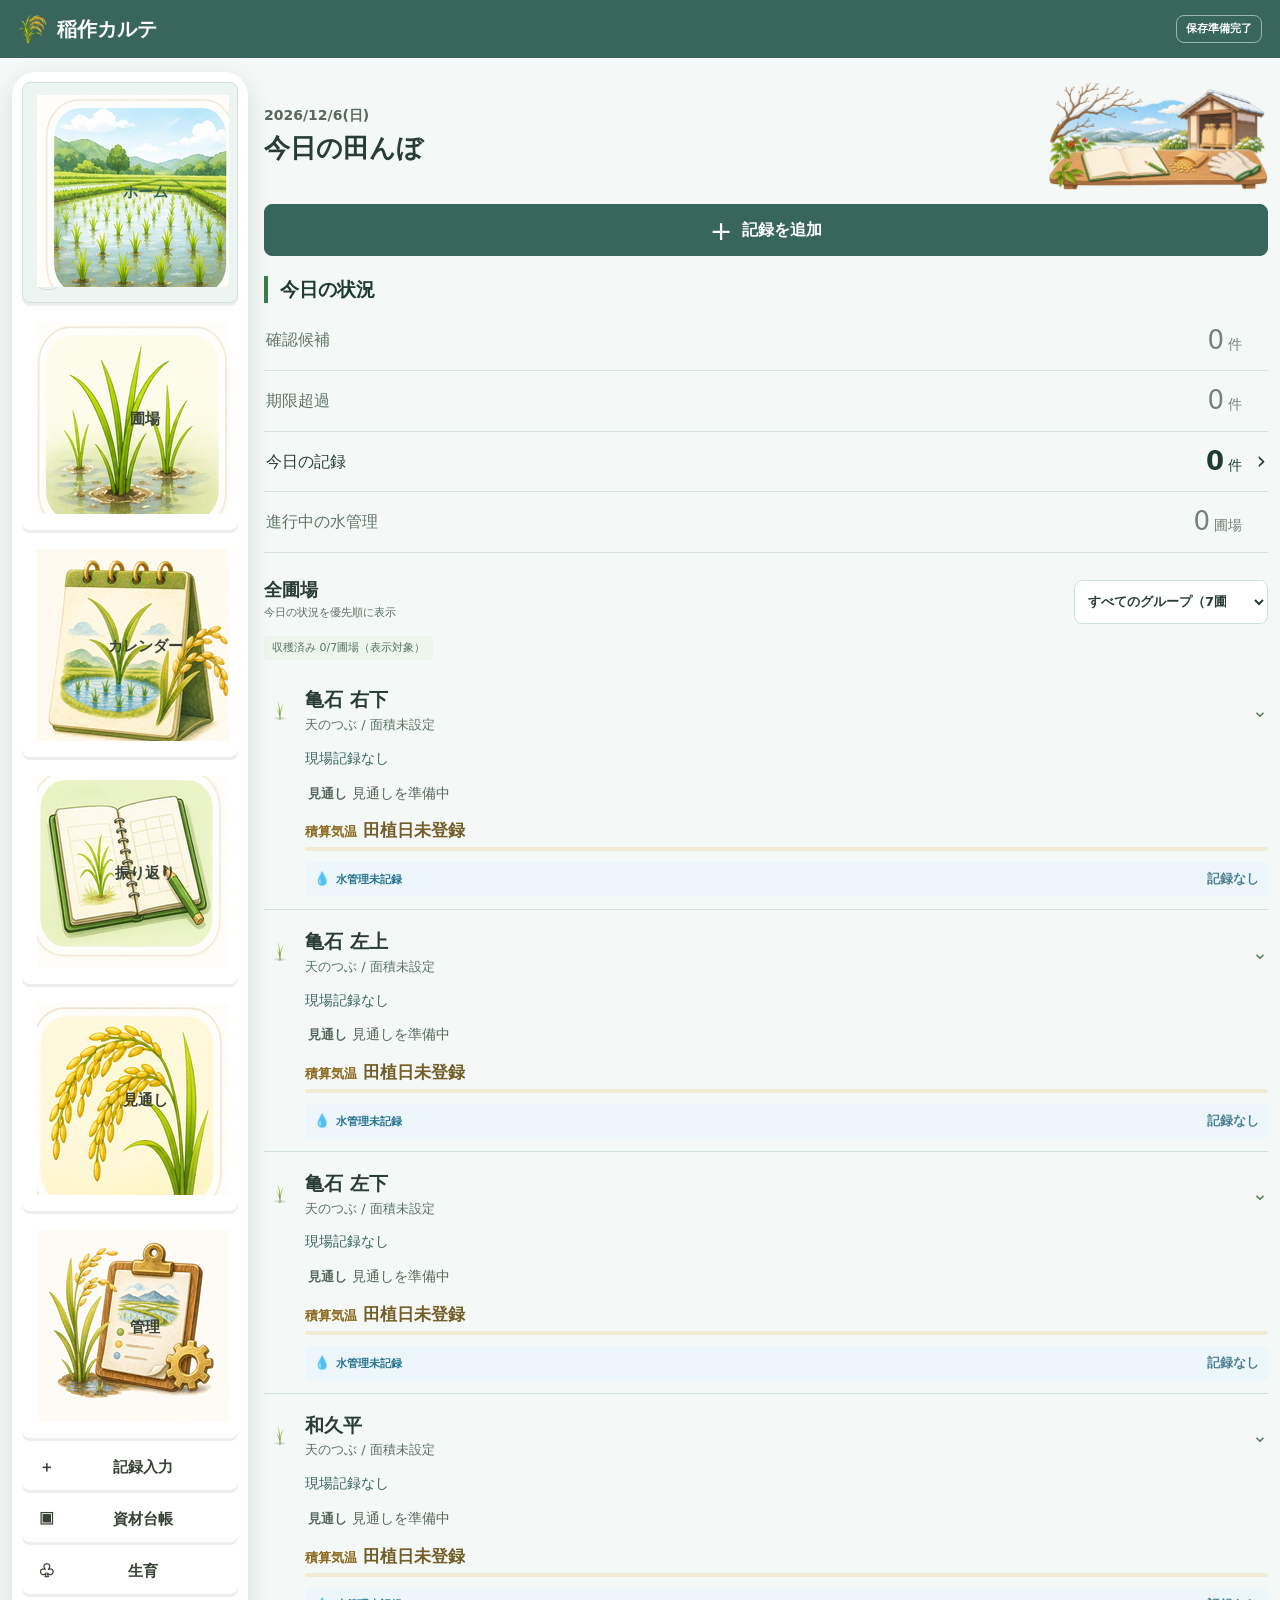
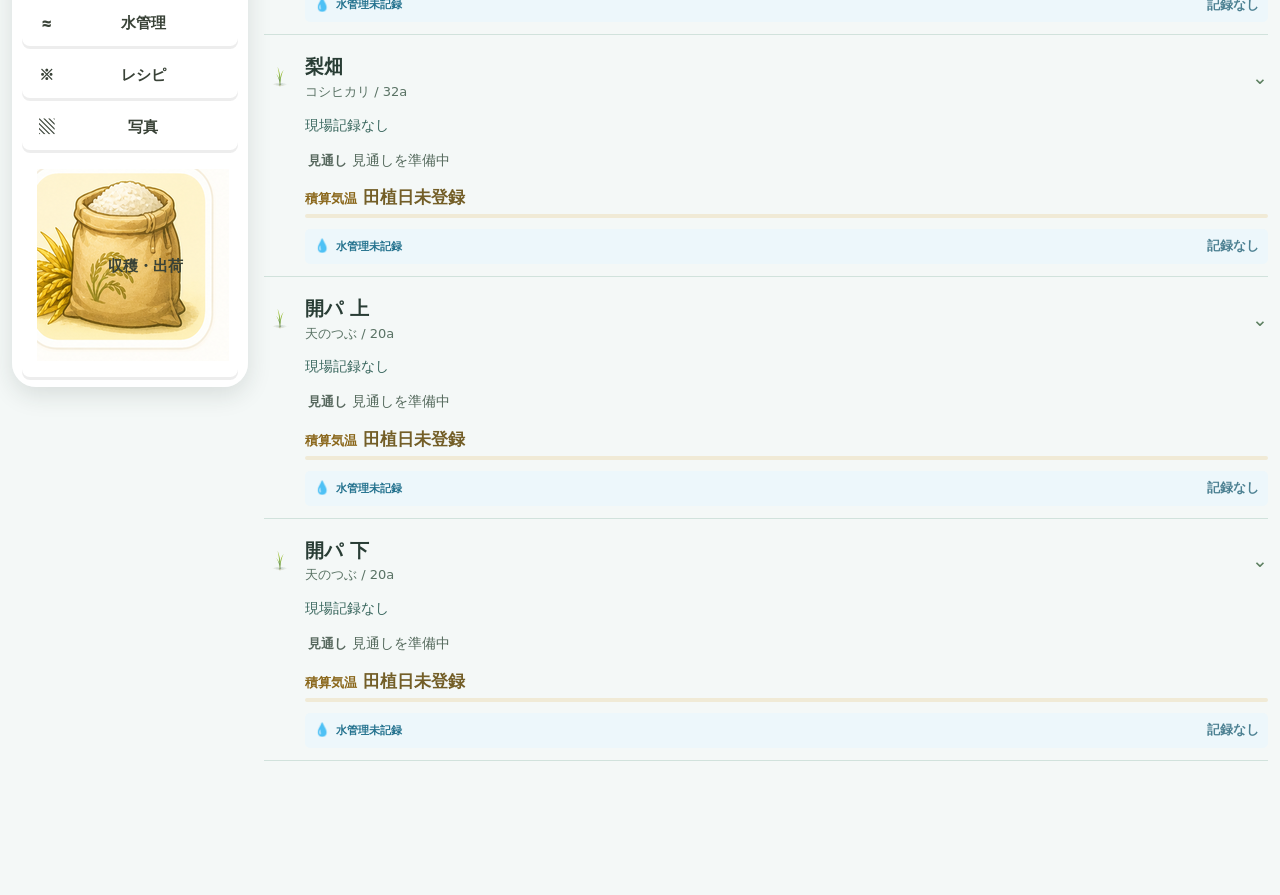
==== index.html @ dbfea033 "Unify annual reflection artwork and touch controls" ====
<!doctype html>
<html lang="ja">
<head>
  <meta charset="utf-8">
  <meta http-equiv="Cache-Control" content="no-store, no-cache, must-revalidate">
  <meta http-equiv="Pragma" content="no-cache">
  <meta http-equiv="Expires" content="0">
  <meta name="viewport" content="width=device-width, initial-scale=1">
  <meta name="theme-color" content="#0f7a38">
  <meta name="mobile-web-app-capable" content="yes">
  <meta name="apple-mobile-web-app-capable" content="yes">
  <meta name="apple-mobile-web-app-title" content="稲作カルテ">
  <link rel="manifest" href="manifest.webmanifest?v=20261119_ver327">
  <link rel="icon" type="image/png" sizes="32x32" href="assets/icons/rice-sun-v1-32.png">
  <link rel="apple-touch-icon" sizes="180x180" href="assets/icons/rice-sun-v1-180.png">
  <title>稲作カルテ</title>
  <link rel="stylesheet" href="assets/css/app.css?v=20261119_ver327">
  <link rel="stylesheet" href="assets/css/field-management.css?v=20261119_ver327">
  <link rel="stylesheet" href="assets/css/pop-shell.css?v=20261119_ver327">
  <link rel="stylesheet" href="assets/css/home-pop.css?v=20261119_ver327">
  <link rel="stylesheet" href="assets/css/annual-pop.css?v=20261119_ver327">
  <link rel="stylesheet" href="assets/css/herbicide-master.css?v=20261119_ver327">
  <link rel="stylesheet" href="assets/css/material-purchases.css?v=20261119_ver327">
  <link rel="stylesheet" href="assets/css/field-herbicide.css?v=20261119_ver327">
  <link rel="stylesheet" href="assets/css/backup-center.css?v=20261119_ver327">
  <link rel="stylesheet" href="assets/css/materials-ledger.css?v=20261119_ver327">
  <link rel="stylesheet" href="assets/css/seeder-settings.css?v=20261119_ver327">
  <link rel="stylesheet" href="assets/css/review-ledger.css?v=20261119_ver327">
  <link rel="stylesheet" href="assets/css/season-theme.css?v=20261119_ver327">
  <link rel="stylesheet" href="assets/css/ui-rhythm.css?v=20261119_ver327">
  <link rel="stylesheet" href="assets/css/annual-review-ui.css?v=20261119_ver327">
  <link rel="stylesheet" href="assets/css/readable-ledgers.css?v=20261119_ver327">
  <link rel="stylesheet" href="assets/css/annual-story.css?v=20261119_ver327">
  <link rel="stylesheet" href="assets/css/review-unified.css?v=20261119_ver327">
  <link rel="stylesheet" href="assets/css/material-review.css?v=20261119_ver327">
  <link rel="stylesheet" href="assets/css/annual-reflection.css?v=20261119_ver327">
  <style>
    #storageBootFailure[hidden] { display: none !important; }
    #storageBootFailure { position: fixed; inset: 0; z-index: 2147483647; display: grid; align-content: center; background: #f7faf7; color: #243b2d; padding: 24px; }
    #storageBootFailure > div { width: 100%; max-width: 420px; margin: auto; }
    #storageBootFailure h1 { font-size: 20px; line-height: 1.5; }
    #storageBootFailure p { font-size: 14px; line-height: 1.7; }
    #storageBootReload { min-height: 44px; padding: 10px 18px; }
    @media (max-width: 900px) {
      body .app-shell .side-nav .nav-item { display: none !important; }
      body .app-shell .side-nav .nav-item[data-screen="home"],
      body .app-shell .side-nav .nav-item[data-screen="fields"],
      body .app-shell .side-nav .nav-item[data-screen="calendar"],
      body .app-shell .side-nav .nav-item[data-screen="annual"],
      body .app-shell .side-nav .nav-item[data-screen="outlook"],
      body .app-shell .side-nav .nav-item[data-screen="data"] { display: grid !important; }
      #screen-fields { width: min(100%, 430px) !important; max-width: 430px !important; padding-right: 12px !important; padding-left: 12px !important; }
      #screen-fields .screen-head > button.primary { min-height: 44px !important; min-width: 88px !important; }
      #screen-annual .annual-filter-row { display: grid !important; grid-template-columns: minmax(0, 1fr) 44px 94px !important; gap: 6px !important; overflow: visible !important; }
      #screen-annual .annual-filter-row .annual-search-label,
      #screen-annual .annual-filter-row .annual-sort-button,
      #screen-annual .annual-filter-row .annual-filter-button { min-width: 0 !important; width: auto !important; }
      #screen-annual .annual-filter-row input,
      #screen-annual .annual-filter-row select,
      #screen-annual .annual-filter-row .annual-filter-button { min-height: 44px !important; }
      #screen-annual .annual-filter-row .annual-sort-button span { white-space: nowrap; overflow: hidden; text-overflow: ellipsis; }
      #screen-calendar .calendar-grid { padding: 4px !important; }
      #screen-calendar .calendar-day { min-width: 0; min-height: 70px; padding: 4px 2px !important; }
    }
  </style>
</head>
<body>
  <header class="app-header">
    <div>
      <p class="eyebrow">田んぼの記録・比較・管理アプリ</p>
      <h1>稲作カルテ</h1>
      <p class="header-copy">田んぼの今日を残して、来年の自分が助かる記録帳 <span class="version-badge">Ver2.0</span></p>
    </div>
    <div class="header-status">
      <span id="saveStatus">保存準備中</span>
      <span id="todayLabel"></span>
    </div>
  </header>
  <button id="appBackButton" class="app-back-button hidden" type="button" aria-label="戻る">‹</button>

  <div class="app-shell">
    <nav class="side-nav" aria-label="画面切替">
      <button class="nav-item active" data-screen="home"><span class="nav-icon"><img src="assets/images/light-icons/paddy-field.png" alt="" aria-hidden="true"></span><span class="nav-label">ホーム</span></button>
      <button class="nav-item" data-screen="fields"><span class="nav-icon"><img src="assets/images/light-icons/rice-clump.png" alt="" aria-hidden="true"></span><span class="nav-label">圃場</span></button>
      <button class="nav-item" data-screen="calendar"><span class="nav-icon"><img src="assets/images/light-icons/farm-calendar.png" alt="" aria-hidden="true"></span><span class="nav-label">カレンダー</span></button>
      <button class="nav-item" data-screen="annual"><span class="nav-icon"><img src="assets/images/light-icons/karte-notebook.png" alt="" aria-hidden="true"></span><span class="nav-label">振り返り</span></button>
      <button class="nav-item" data-screen="outlook"><span class="nav-icon"><img src="assets/images/light-icons/rice-panicle.png" alt="" aria-hidden="true"></span><span class="nav-label">見通し</span></button>
      <button class="nav-item" data-screen="data"><span class="nav-icon"><img src="assets/images/light-icons/farm-masters.png" alt="" aria-hidden="true"></span><span class="nav-label">設定</span></button>
      <button class="nav-item" data-screen="field-work"><span class="nav-icon">＋</span><span class="nav-label">記録入力</span></button>
      <button class="nav-item" data-screen="materials"><span class="nav-icon">▣</span><span class="nav-label">資材台帳</span></button>
      <button class="nav-item" data-screen="growth"><span class="nav-icon">♧</span><span class="nav-label">生育</span></button>
      <button class="nav-item" data-screen="irrigation"><span class="nav-icon">≈</span><span class="nav-label">水管理</span></button>
      <button class="nav-item" data-screen="recipes"><span class="nav-icon">※</span><span class="nav-label">レシピ</span></button>
      <button class="nav-item" data-screen="photos"><span class="nav-icon">▧</span><span class="nav-label">写真</span></button>
      <button class="nav-item" data-screen="harvest-ledger"><span class="nav-icon"><img src="assets/images/light-icons/rice-sack.png" alt="" aria-hidden="true"></span><span class="nav-label">収穫・出荷</span></button>
    </nav>

    <main class="content">
      <section class="screen active" id="screen-home" data-title="農業ダッシュボード">
        <div id="homeVisualDashboard"></div>
      </section>

      <section class="screen" id="screen-calendar" data-title="カレンダー">
        <div class="screen-head calendar-head">
          <button class="secondary icon-button" type="button" data-calendar-move="-1">‹</button>
          <div>
            <p class="eyebrow">予定と記録</p>
            <h2 id="calendarTitle">月間カレンダー</h2>
          </div>
          <button class="secondary icon-button" type="button" data-calendar-move="1">›</button>
        </div>
        <div class="calendar-view-tools">
          <label>表示<select id="calendarDisplayMode"><option value="planned">予定のみ</option><option value="all">予定・実績</option></select></label>
          <label>対象<select id="calendarTargetFilter"><option value="all">全圃場・圃場外</option></select></label>
          <button type="button" class="secondary" id="calendarToday">今日へ</button>
        </div>
        <div class="calendar-grid" id="calendarGrid"></div>
        <div class="calendar-selection-panel" id="selectedDateSummary">
          <div class="section-title compact">
            <h3 id="selectedDateTitle">日付の記録</h3>
            <span class="muted" id="calendarSelectionMode">予定のみ</span>
          </div>
          <div class="calendar-selected-entries" id="selectedDateEntries"></div>
          <p class="muted" id="selectedDateMeta">この日に記録を追加</p>
          <div class="calendar-add-actions">
            <button type="button" class="secondary" data-calendar-add-plan>この日の予定を追加</button>
            <button type="button" data-calendar-add-record>この日の実績を記録</button>
          </div>
        </div>
      </section>

      <section class="screen" id="screen-field-work" data-title="作業入力">
        <div class="screen-head">
          <div>
            <p class="eyebrow">作業記録</p>
            <h2 id="fieldWorkHeading">作業入力</h2>
          </div>
          <button class="secondary" data-action="reset-field-work">リセット</button>
        </div>
        <form class="stack-form" id="fieldWorkForm" data-work-mode="simple">
          <input type="hidden" id="editFieldWorkId">
          <label>作業対象<select id="fwTargetScope"><option value="field">圃場作業</option><option value="offField">圃場外作業</option></select></label>
          <div class="growth-input-mode work-input-mode" role="group" aria-label="作業入力モード">
            <button type="button" class="active" data-work-mode-select="simple"><b>かんたん入力</b><small>圃場・日付・作業・時間・写真・メモ</small></button>
            <button type="button" data-work-mode-select="detail"><b>詳細入力</b><small>機械・資材・天気まで記録</small></button>
          </div>
          <details class="form-section" open>
            <summary>基本情報</summary>
            <div class="work-template-panel">
              <b>作業テンプレート</b>
              <div id="fwTemplatePicks"></div>
            </div>
            <div class="form-grid dense">
              <label>日付<input id="fwDate" type="date" required></label>
              <label>対象年度（年産）<input id="fwCropYear" type="number" min="1900" max="2200" step="1" required></label>
              <label>作業者
                <input id="fwWorker" list="workerList" placeholder="自分 / 外注">
                <span class="worker-preset">
                  <button class="chip-button active" type="button" data-worker-preset="自分">自分</button>
                  <button class="chip-button" type="button" data-worker-preset="外注">外注</button>
                </span>
              </label>
              <label>作業<select id="fwName"></select></label>
              <label id="fwCustomNameLabel" hidden>作業名<input id="fwCustomName" maxlength="100"></label>
              <label>作業時間<input id="fwHours" placeholder="例: 1時間30分"></label>
            </div>
            <div class="work-time-tools">
              <button type="button" data-fw-hours-step="-15">−15分</button>
              <button type="button" data-fw-hours="30">30分</button>
              <button type="button" data-fw-hours="60">1時間</button>
              <button type="button" data-fw-hours="90">1.5時間</button>
              <button type="button" data-fw-hours="120">2時間</button>
              <button type="button" data-fw-hours-step="15">＋15分</button>
            </div>
          </details>
          <details class="form-section" open>
            <summary>作業内容</summary>
            <div class="form-grid dense">
              <label>機械<input id="fwMachine" placeholder="例: 草刈り機"></label>
              <label>資材台帳<select id="fwMaterialId"><option value="">自由入力（未紐付け）</option></select></label>
              <label>記録する資材名<input id="fwMaterial" placeholder="例: 除草剤、肥料"></label>
              <label>使用量<input id="fwAmount" placeholder="例: 3kg、1袋"></label>
              <div id="fwHerbicide" class="herbicide-work hidden">
                <label>体系の処理<select id="fwHerbicideStep"><option value="">体系とは別に記録</option></select></label>
                <label>処理区分<input id="fwHerbicideCategory" list="herbicideCategories"></label>
                <label>この時期に使った理由<input id="fwHerbicidePurpose" list="herbicidePurposes"></label>
              </div>
              <label>天気<input id="fwWeather" placeholder="例: 晴れ / 平均24℃ / 降水0mm"></label>
            </div>
            <input type="hidden" id="fwWeatherAutoJson">
            <div class="weather-panel">
              <div>
                <b>作業日の気候</b>
                <p id="fwWeatherStatus">位置情報を設定すると、作業日の天気・気温・降水量を取得できます。</p>
              </div>
              <label class="weather-search">地名で設定<input id="weatherPlace" placeholder="例: 郡山市、会津若松市"></label>
              <div class="weather-actions">
                <button class="secondary" type="button" data-action="use-current-location">現在地</button>
                <button class="secondary" type="button" data-action="search-weather-place">地名検索</button>
                <button class="secondary" type="button" data-action="set-weather-location">手入力</button>
                <button class="secondary" type="button" data-action="fetch-work-weather">天気取得</button>
              </div>
            </div>
          </details>
          <details class="form-section" open>
            <summary>圃場</summary>
            <div class="field-bulk-tools">
              <div>
                <b>圃場をまとめて選択</b>
                <small id="fwFieldSelectionSummary">未選択</small>
              </div>
              <div class="field-bulk-actions">
                <button class="secondary" type="button" data-fw-select="all">全選択</button>
                <button class="secondary" type="button" data-fw-select="clear">解除</button>
              </div>
              <div class="field-group-picks" id="fwGroupPicks"></div>
              <div class="field-selected-strip" id="fwSelectedFields"></div>
            </div>
            <div class="select-grid" id="fwFields"></div>
          </details>
          <details class="form-section hidden" id="fwHarvestTiming" hidden>
            <summary>刈取時期の評価・遅れた理由（任意）</summary>
            <div id="fwHarvestTimingFields"></div>
          </details>
          <details class="form-section hidden" id="fwHarvestReview">
            <summary>収穫時の振り返り（任意）</summary>
            <p class="muted">複数圃場では共通の状態と合計収量です。圃場ごとに異なる場合は個別に記録します。</p>
            <div class="form-grid dense">
              <label>田面の状態<select id="fwHarvestSurface"><option value="">未確認</option><option>硬め</option><option>適度</option><option>軟らかい</option><option>ぬかるむ</option></select></label>
              <label>機械の走行<select id="fwHarvestTraffic"><option value="">未確認</option><option>問題なし</option><option>一部苦労</option><option>作業に支障</option></select></label>
              <label>収穫時の残草<select id="fwHarvestWeeds"><option value="">未確認</option><option>ほぼなし</option><option>少し</option><option>多い</option></select></label>
              <label>残草の範囲<select id="fwHarvestWeedExtent"><option value="">未確認</option><option>一部</option><option>広範囲</option></select></label>
              <label class="harvest-review-wide">雑草による作業への影響<select id="fwHarvestWeedImpact"><option value="">未確認</option><option>なし</option><option>刈り取りに苦労</option><option>作業を中断</option></select></label>
              <label class="harvest-review-wide">雑草名・気づき<textarea id="fwHarvestWeedNote"></textarea></label>
              <label>今回の収穫面積（a）<input id="fwHarvestAreaA" type="number" min="0.01" step="any" inputmode="decimal"></label>
              <label>今回の収量合計（kg）<input id="fwHarvestYieldKg" type="number" min="0" step="any" inputmode="decimal"></label>
              <label class="harvest-review-wide">収量の測定条件<select id="fwHarvestYieldBasis"><option value="">未確認</option><option>籾（乾燥前）</option><option>籾（乾燥後）</option><option>玄米（乾燥調製後）</option></select></label>
            </div>
          </details>
          <details class="form-section">
            <summary>写真・メモ</summary>
            <div class="form-grid dense">
              <label>写真メモ<input id="fwPhoto" placeholder="写真名や状況"></label>
              <label>写真ファイル<input id="fwPhotoFile" type="file" accept="image/*"></label>
            </div>
            <div class="preview-row">
              <img id="fwPhotoPreview" class="photo-preview hidden" alt="">
              <button class="secondary" type="button" data-action="clear-work-photo">写真を外す</button>
            </div>
            <label>メモ<textarea id="fwMemo"></textarea></label>
          </details>
          <div class="form-actions">
            <button class="primary" type="submit">作業を保存</button>
          </div>
        </form>
        <div class="section-title">
          <h3>最近の作業</h3>
          <div class="recent-work-filter"><select id="fieldWorkRecentScope" aria-label="最近の作業の表示対象"></select><span class="muted" id="fieldWorkCount"></span></div>
        </div>
        <div id="fieldWorkList"></div>
      </section>

      <section class="screen" id="screen-growth" data-title="生育タイムライン">
        <div class="screen-head">
          <div>
            <p class="eyebrow">最重要</p>
            <h2 id="growthHeading">生育タイムライン</h2>
          </div>
          <button class="secondary" data-action="reset-growth">リセット</button>
        </div>
        <div class="filter-row">
          <label class="compact-label">圃場<select id="growthFilterField"></select></label>
          <label class="compact-label">表示<select id="growthRange"></select></label>
        </div>
        <div id="growthLatestPanel" class="growth-latest-panel"></div>
        <div class="growth-quick-actions">
          <button class="primary" type="button" data-action="growth-quick-input">今日すぐ入力</button>
          <button class="secondary" type="button" data-action="growth-bulk-panicle">幼穂を一括記録</button>
        </div>
        <details id="growthTimelineSection" class="growth-timeline-section">
          <summary><span>生育タイムライン</span><small id="growthCount"></small></summary>
          <div id="growthComparePanel" class="growth-compare-panel"></div>
          <div id="growthTimeline" class="growth-timeline"></div>
        </details>
        <form class="stack-form" id="growthForm" data-growth-mode="simple">
          <input type="hidden" id="editGrowthId">
          <div class="growth-input-mode" role="group" aria-label="生育入力モード">
            <button type="button" class="active" data-growth-mode-select="simple">
              <b>かんたん観察</b>
              <small>葉色・分げつ・写真</small>
            </button>
            <button type="button" data-growth-mode-select="detail">
              <b>詳細入力</b>
              <small>水管理・雑草まで</small>
            </button>
          </div>
          <details class="form-section" id="growthBasicSection" open>
            <summary>基本情報</summary>
            <div class="form-grid dense">
              <label>日付<input id="gDate" type="date" required></label>
              <label>圃場<select id="gField"></select></label>
            </div>
          </details>
          <details class="form-section growth-panicle-section" id="growthPanicleSection" open>
            <summary>幼穂・出穂</summary>
            <div class="growth-panicle-targets">
              <label>記録対象<select id="gPanicleTargetMode">
                <option value="field">選択中の圃場</option>
                <option value="group">圃場グループ</option>
              </select></label>
              <label id="gPanicleGroupLabel" class="hidden">グループ<select id="gPanicleGroup"></select></label>
            </div>
            <div id="gPanicleTargetNotice" class="growth-panicle-target-notice"></div>
            <button class="growth-heading-quick primary-heading" type="button" data-action="save-heading-observed">
              <b>この日を出穂日として登録</b>
              <small>選択した圃場またはグループへ保存</small>
            </button>
            <div class="form-grid dense growth-panicle-entry">
              <label>幼穂長(mm)<input id="gPanicleLengthMm" inputmode="decimal" placeholder="例: 2.0"></label>
            </div>
            <div id="growthPaniclePanel" class="growth-panicle-panel"></div>
          </details>
          <details class="form-section" id="growthStatusSection" open>
            <summary>生育状況</summary>
            <div class="form-grid dense">
              <label>観察したステージ<select id="gObservedStage">
                <option value="">選択しない</option>
                <option value="establishment">活着期</option>
                <option value="earlyTillering">分げつ初期</option>
                <option value="peakTillering">分げつ盛期</option>
                <option value="maximumTillering">最高分げつ期</option>
                <option value="panicleInitiation">幼穂形成期</option>
                <option value="meiosis">減数分裂期</option>
                <option value="booting">穂ばらみ期</option>
                <option value="heading">出穂期</option>
                <option value="fullHeading">穂揃期</option>
                <option value="ripening">登熟期</option>
                <option value="yellowRipening">黄熟期</option>
                <option value="maturity">成熟期</option>
              </select></label>
              <label>記録者<input id="gRecordedBy" placeholder="例: 自分"></label>
              <label class="growth-detail-field">葉数<input id="gLeafCount" inputmode="decimal" placeholder="例: 7.2"></label>
              <label>分げつ数<input id="gTillerCount" inputmode="numeric" placeholder="例: 18"></label>
              <label class="growth-detail-field">草丈(cm)<input id="gPlantHeight" inputmode="decimal" placeholder="例: 45"></label>
              <label class="wide">葉色<select id="gLeaf"></select><div id="gLeafChips" class="growth-choice-grid five"></div></label>
              <label class="growth-detail-field">測定本数<input id="gMeasurementCount" type="number" min="0" inputmode="numeric" placeholder="例: 10"></label>
              <label class="growth-detail-field">測定方法・補足<input id="gMeasurementMethod" placeholder="例: 圃場中央10株"></label>
              <label class="wide growth-detail-field">ステージ訂正理由<input id="gCorrectionReason" placeholder="誤入力を訂正するときだけ入力"></label>
            </div>
            <label class="growth-observe-toggle">
              <input id="gStageConfirmed" type="checkbox">
              <span>
                <b>現地で確認済み</b>
                <small>予測ではなく、実際に観察したステージとして記録します</small>
              </span>
            </label>
            <label class="growth-observe-toggle">
              <input id="gHeadingObserved" type="checkbox">
              <span>
                <b>出穂確認</b>
                <small>この日を出穂後積算の起点にする</small>
              </span>
            </label>
            <div id="growthTargetPanel" class="growth-target-panel"></div>
          </details>
          <details class="form-section" id="growthPhotoSection" open>
            <summary>写真</summary>
            <div class="form-grid dense">
              <label>写真メモ<input id="gPhoto" placeholder="写真名やメモ"></label>
              <label>写真ファイル<input id="gPhotoFile" type="file" accept="image/*"></label>
            </div>
            <div class="preview-row">
              <img id="gPhotoPreview" class="photo-preview hidden" alt="">
              <button class="secondary" type="button" data-action="clear-growth-photo">写真を外す</button>
            </div>
          </details>
          <details class="form-section" id="growthMemoSection">
            <summary>メモ</summary>
            <label>メモ<textarea id="gMemo"></textarea></label>
          </details>
          <div class="form-actions">
            <button class="primary" type="submit">生育記録を保存</button>
          </div>
        </form>
      </section>

      <section class="screen" id="screen-dry-period" data-title="中干し管理">
        <div class="screen-head">
          <div>
            <p class="eyebrow">水管理</p>
            <h2 id="dryHeading">中干し管理</h2>
          </div>
          <button class="secondary" data-action="reset-dry">リセット</button>
        </div>
        <form class="stack-form" id="dryForm">
          <input type="hidden" id="editDryId">
          <details class="form-section" open>
            <summary>基本情報</summary>
            <div class="form-grid dense">
              <label>圃場<select id="dryField"></select></label>
              <label>観察日<input id="dryDate" type="date"></label>
              <label>予定開始日<input id="dryPlannedStartDate" type="date"></label>
              <label>開始日<input id="dryStartDate" type="date"></label>
              <label>予定日数<input id="dryTargetDays" type="number" inputmode="numeric"></label>
              <label>完了予定日<input id="dryEndDate" type="date"></label>
              <label>実際の完了日<input id="dryActualEndDate" type="date"></label>
              <label>状態<select id="dryStatus"></select></label>
              <label class="wide">開始理由<input id="dryStartReason" placeholder="例: 目標分げつ数を現地確認"></label>
            </div>
          </details>
          <details class="form-section" open>
            <summary>中干し観察</summary>
            <div class="form-grid dense">
              <label>開始時の茎数<input id="dryStartTillerCount" inputmode="decimal"></label>
              <label>開始時の葉色<input id="dryStartLeafColor" inputmode="decimal"></label>
              <label>開始時の田面<input id="dryStartSurface" placeholder="例: 湿っている"></label>
              <label>終了時の田面<input id="dryEndSurface" placeholder="例: 小ヒビ"></label>
              <label>ひび割れ幅(cm)<input id="dryCrackCm" inputmode="decimal"></label>
              <label>足の沈み込み(cm)<input id="drySinkCm" inputmode="decimal"></label>
              <label>田面状態<select id="drySurface"></select></label>
              <label>ガス状態<select id="dryGas"></select></label>
              <label>差し水・中断日数<input id="dryInterruptionDays" type="number" min="0" inputmode="numeric"></label>
              <label class="wide">観察の要約<input id="dryObservationSummary" placeholder="例: 小ヒビ、足跡2cm、表面は湿り"></label>
            </div>
            <div id="dryTargetCompare" class="target-compare"></div>
            <div id="dryWeatherAdjust" class="dry-weather-adjust"></div>
          </details>
          <details class="form-section">
            <summary>写真・メモ</summary>
            <div class="form-grid dense">
              <label>写真メモ<input id="dryPhoto" placeholder="写真名や状況"></label>
              <label>写真ファイル<input id="dryPhotoFile" type="file" accept="image/*"></label>
            </div>
            <div class="preview-row">
              <img id="dryPhotoPreview" class="photo-preview hidden" alt="">
              <button class="secondary" type="button" data-action="clear-dry-photo">写真を外す</button>
            </div>
            <label>メモ<textarea id="dryMemo"></textarea></label>
          </details>
          <div class="form-actions">
            <button class="primary" type="submit">中干しを保存</button>
          </div>
        </form>
        <div id="dryList" class="card-list"></div>
      </section>

      <section class="screen" id="screen-irrigation" data-title="水管理">
        <div class="screen-head">
          <div>
            <p class="eyebrow">水管理</p>
            <h2>水管理</h2>
          </div>
          <button class="secondary" data-action="reset-irrigation">今日に戻す</button>
        </div>
        <section class="water-management-target" aria-label="水管理の対象">
          <div class="form-grid dense">
            <label>記録対象<select id="waterTargetMode"><option value="field">圃場ごと</option><option value="group">圃場グループ</option></select></label>
            <label id="waterFieldLabel">圃場<select id="waterField"></select></label>
            <label id="waterGroupLabel" class="hidden">グループ<select id="waterGroup"></select></label>
            <label>記録日<input id="waterDate" type="date"></label>
          </div>
          <div id="waterTargetNotice" class="water-target-notice"></div>
        </section>
        <div id="waterFlowChart" class="water-flow-chart"></div>
        <div id="waterCurrentStatus" class="water-current-status"></div>
        <section class="water-action-section">
          <div class="section-title compact"><h3>実績を記録</h3><span>開始・終了だけを残します</span></div>
          <div id="waterActionGrid" class="water-action-grid"></div>
        </section>
        <details id="waterEditSection" class="form-section water-edit-section hidden">
          <summary>選択した期間を編集</summary>
          <form id="waterEditForm" class="stack-form">
            <input id="waterEditType" type="hidden"><input id="waterEditId" type="hidden"><input id="waterEditField" type="hidden">
            <p id="waterEditGuide" class="water-edit-guide hidden"></p>
            <div class="form-grid dense"><label>開始日<input id="waterEditStart" type="date"></label><label>終了日<input id="waterEditEnd" type="date"></label></div>
            <label>メモ<textarea id="waterEditMemo"></textarea></label>
            <div class="form-actions"><button id="waterEditSubmit" class="primary" type="submit">変更を保存</button></div>
          </form>
        </details>
        <div id="waterHistory" class="water-history hidden"></div>
      </section>

      <section class="screen" id="screen-annual" data-title="年間履歴">
        <div class="screen-head annual-phone-head">
          <h2>年間履歴</h2>
          <label class="annual-year-button"><span>対象年度</span><select id="annualYear" aria-label="振り返る対象年度"></select></label>
          <button class="secondary icon-button annual-menu-button" type="button" aria-label="メニュー">☰</button>
        </div>
        <div class="timeline" id="annualTimeline"></div>
      </section>

      <section class="screen" id="screen-materials" data-title="資材台帳">
        <div class="screen-head">
          <div>
            <p class="eyebrow">在庫</p>
            <h2>資材台帳</h2>
          </div>
        </div>
        <datalist id="herbicideCategories"><option value="初期剤"><option value="初中期一発剤"><option value="中期剤"><option value="後期剤"><option value="その他"></datalist>
        <datalist id="herbicidePurposes"><option value="発生前の予防"><option value="ノビエ対策"><option value="前年の残草対策"><option value="取りこぼし対応"></datalist>
        <form class="stack-form" id="materialForm">
          <input id="editMaterialId" type="hidden">
          <details class="form-section" open>
            <summary>資材情報</summary>
            <div class="form-grid dense">
              <label>年度<input id="mSeason" type="number"></label>
              <label>分類<select id="mCategory"></select></label>
              <label>資材名<input id="mName" required></label>
              <label>正式名称<input id="mFormalName"></label>
              <label>剤型・規格<input id="mFormulation"></label>
              <label>管理単位<input id="mUnit" placeholder="例: kg、袋、L"></label>
              <label>農薬登録番号<input id="mRegistrationNumber" inputmode="numeric"></label>
              <label>メーカー製品ページURL<input id="mProductUrl" type="url" inputmode="url" placeholder="https://" autocomplete="off"></label>
            </div>
          </details>
          <details class="form-section" id="materialPackaging">
            <summary>購入規格・単位の換算</summary>
            <div class="form-grid dense">
              <label>購入単位<input id="mPackUnit" placeholder="例: 袋、箱"></label>
              <label>1購入単位の内容量<input id="mPackQuantity" type="number" min="0" step="any" inputmode="decimal" placeholder="例: 20"></label>
              <label>内容量の単位<input id="mPackBaseUnit" placeholder="例: kg、枚"></label>
            </div>
            <p class="ms-note">例：1袋＝20kg。管理単位はいずれかの単位に合わせます。規格の変更は今後の記録に使い、過去の記録は当時の規格を保持します。</p>
          </details>
          <details class="form-section" id="materialInitialStock" open>
            <summary>現在の在庫を登録</summary>
            <div class="form-grid dense">
              <label>在庫確認日<input id="mStockDate" type="date"></label>
              <label>確認した在庫数<input id="mStockQuantity" type="number" min="0" step="any" inputmode="decimal" placeholder="0も登録できます"></label>
              <label class="wide">在庫確認メモ<input id="mStockMemo"></label>
            </div>
            <p class="ms-note">確認日以前の登録済み履歴は、この在庫数に含まれます。</p>
          </details>
          <details class="form-section">
            <summary>以前の手入力欄（自動計算の対象外）</summary>
            <div class="form-grid dense">
              <label>前年繰越<input id="mCarryover"></label>
              <label>今年購入数<input id="mOrdered"></label>
              <label>使用数<input id="mUsed"></label>
              <label>在庫数<input id="mRemaining"></label>
            </div>
          </details>
          <details class="form-section">
            <summary>メモ</summary>
            <label>来年メモ<textarea id="mMemo"></textarea></label>
          </details>
          <div class="form-actions">
            <button class="primary" id="saveMaterialButton" type="submit">資材を保存</button>
            <button class="secondary" id="cancelMaterialEdit" type="button">入力を取り消す</button>
          </div>
        </form>
        <div id="materialStockEditor" hidden></div>
        <div id="materialPurchases"></div>
        <div id="materialList"></div>
      </section>

      <section class="screen" id="screen-herbicide" data-title="除草剤体系">
        <div id="herbicideManagementContent"></div>
      </section>

      <section class="screen" id="screen-fields" data-title="圃場管理">
        <div class="screen-head">
          <div>
            <p class="eyebrow">圃場</p>
            <h2>圃場一覧</h2>
          </div>
        </div>
        <div id="fieldList"></div>
      </section>

      <section class="screen" id="screen-seeder-settings" data-title="播種機マスター"><div id="seederSettingsRoot"></div></section>

      <section class="screen" id="screen-recipes" data-title="栽培レシピ">
        <div class="screen-head">
          <div>
            <p class="eyebrow">品種単位</p>
            <h2>栽培レシピ</h2>
          </div>
          <button class="primary" data-action="add-variety">品種を追加</button>
        </div>
        <div id="recipeList"></div>
      </section>

      <section class="screen" id="screen-photos" data-title="写真タイムライン">
        <div class="screen-head">
          <div>
            <p class="eyebrow">写真</p>
            <h2>写真タイムライン</h2>
          </div>
          <label class="compact-label">圃場<select id="photoField"></select></label>
        </div>
        <div class="photo-grid" id="photoTimeline"></div>
        <div class="section-band">
          <div class="section-title">
            <h3>去年同時期</h3>
            <span class="muted" id="photoCompareRange"></span>
          </div>
          <div id="photoCompare" class="photo-grid compact"></div>
        </div>
      </section>

      <section class="screen" id="screen-other-work" data-title="その他作業">
        <div class="screen-head">
          <div>
            <p class="eyebrow">圃場外</p>
            <h2 id="otherWorkHeading">その他作業</h2>
          </div>
          <button class="secondary" data-action="reset-other-work">リセット</button>
        </div>
        <form class="form-grid" id="otherWorkForm">
          <input type="hidden" id="editOtherWorkId">
          <label>日付<input id="owDate" type="date" required></label>
          <label>対象年度（年産）<input id="owCropYear" type="number" min="1900" max="2200" step="1" required></label>
          <label>作業<select id="owName"></select></label>
          <label>数量<input id="owQuantity" placeholder="例: 苗箱80枚"></label>
          <label>作業時間<input id="owHours" placeholder="例: 1.5時間"></label>
          <label class="wide">対象品種<div class="select-grid" id="owVarieties"></div></label>
          <label class="wide">関連圃場<div class="select-grid" id="owFields"></div></label>
          <label class="wide">メモ<textarea id="owMemo"></textarea></label>
          <div class="form-actions wide">
            <button class="primary" type="submit">その他作業を保存</button>
          </div>
        </form>
        <div id="otherWorkList"></div>
      </section>

      <section class="screen" id="screen-shipments" data-title="お米の行き先">
        <div id="shipmentContent"></div>
      </section>

      <section class="screen" id="screen-harvest-ledger" data-title="収穫・出荷">
        <div id="harvestLedgerContent"></div>
      </section>

      <section class="screen" id="screen-harvest-performance" data-title="年産別の収穫成績">
        <div id="harvestPerformanceContent"></div>
      </section>

      <section class="screen" id="screen-results" data-title="収量の記録">
        <div class="screen-head">
          <div>
            <p class="eyebrow">複数年比較</p>
            <h2>収量の記録</h2>
          </div>
        </div>
        <section id="millingContent" class="milling-content" aria-label="籾摺り後の収量"></section>
        <details id="shipmentIssuesSection" class="milling-issues">
          <summary>出荷できなかった記録</summary>
          <div id="shipmentIssuesContent"></div>
        </details>
        <details id="legacyHarvestResults" class="form-section" open>
          <summary>従来の品種別集計・品質記録（在庫に加算しません）</summary>
        <form class="stack-form" id="resultForm">
          <input id="editResultId" type="hidden">
          <div class="section-title compact"><h3 id="resultFormHeading">品種結果を登録</h3><button type="button" class="secondary" data-result-new>新規入力</button></div>
          <p id="resultEditScope" class="muted" hidden></p>
          <details class="form-section" open>
            <summary>結果</summary>
            <div class="form-grid dense">
              <label>年度<input id="rSeason" type="number"></label>
              <label>品種<select id="rVariety"></select></label>
              <label>作付面積(a)<input id="rAreaA" type="number" step="0.1"></label>
              <label>収量<input id="rYield" placeholder="例: 600kg"></label>
              <label>10aあたり収量<input id="rYieldPer10a"></label>
              <label>1等米率<input id="rFirstGradeRate" placeholder="例: 85%"></label>
              <label>売渡数量<input id="rShipped"></label>
              <label>販売額<input id="rSales"></label>
              <label>10aあたり販売額<input id="rSalesPer10a"></label>
            </div>
          </details>
          <details class="form-section">
            <summary>品質・反省</summary>
            <label>品質<textarea id="rQuality"></textarea></label>
            <label>反省点<textarea id="rReflection"></textarea></label>
          </details>
          <div class="form-actions">
            <button id="resultReset" class="secondary" type="button" data-result-reset>入力をクリア</button>
            <button id="resultSave" class="primary" type="submit">品種結果を保存</button>
          </div>
        </form>
        <div id="resultList"></div>
        </details>
      </section>

      <section class="screen" id="screen-notices" data-title="お知らせ">
        <div class="screen-head">
          <div>
            <p class="eyebrow">通知・確認</p>
            <h2>お知らせ</h2>
          </div>
          <button class="secondary" data-action="enable-notifications">通知を許可</button>
        </div>
        <div id="noticeList" class="notice-list"></div>
      </section>

      <section class="screen" id="screen-outlook" data-title="見通し">
        <div id="outlookDashboard"></div>
      </section>

      <section class="screen" id="screen-machines" data-title="機械メンテナンス">
        <div id="machineMaintenanceRoot"></div>
      </section>

      <section class="screen" id="screen-tractor-settings" data-title="トラクター設定">
        <div id="tractorSettingsContent"></div>
      </section>

      <section class="screen" id="screen-transplanter-settings" data-title="年度別の田植え機設定">
        <div id="transplanterSettingsContent"></div>
      </section>

      <section class="screen" id="screen-data" data-title="共通マスター">
        <div class="screen-head">
          <div>
            <p class="eyebrow">管理ハブ</p>
            <h2>共通マスター</h2>
          </div>
          <button class="secondary icon-button system-settings-trigger" type="button" data-action="open-system-settings" aria-label="システム設定を開く" title="システム設定">⚙</button>
        </div>
        <section id="dataBackupCenter" class="backup-center" aria-label="データの保護"></section>
        <div class="mobile-screen-menu settings-menu">
          <div class="section-title compact">
            <h3>農作業の管理入口</h3>
            <span class="muted">固定情報と記録の本籍地をここに集約</span>
          </div>
          <div class="common-master-grid">
            <h4 class="common-master-group">圃場・栽培の設定</h4>
            <button class="common-master-card green" data-jump-screen="fields"><img src="assets/images/menu-icons/field-master.png" alt=""><b>圃場マスター</b><small>土質・面積・グループ</small><em data-master-count="fields">-</em></button>
            <button class="common-master-card green" data-jump-screen="recipes"><img src="assets/images/menu-icons/recipe.png" alt=""><b>栽培レシピ</b><small>品種単位の設定</small><em data-master-count="varieties">-</em></button>
            <h4 class="common-master-group">機械・作業の設定</h4>
            <button class="common-master-card amber" data-jump-screen="transplanter-settings"><img src="assets/images/menu-icons/transplanter.png" alt=""><b>田植え機</b><small>年度別の設定・検証</small><em data-master-count="transplanter">-</em></button>
            <button class="common-master-card green" data-jump-screen="seeder-settings"><img src="assets/images/light-icons/seedling-tray.png" alt=""><b>播種機</b><small>慣行・密苗・苗用マット</small><em data-master-count="seeder">-</em></button>
            <button class="common-master-card amber" data-jump-screen="machines"><img src="assets/images/menu-icons/maintenance.png" alt=""><b>機械メンテ</b><small>整備・点検履歴</small><em data-master-count="machines">-</em></button>
            <button class="common-master-card green" type="button" data-jump-screen="tractor-settings"><img src="assets/images/light-icons/tractor-puddling.png" alt=""><b>トラクター設定</b><small>秋起こし・くろぬり・代掻き</small><em data-master-count="tractorProfiles">-</em></button>
            <h4 class="common-master-group">水管理・資材の記録</h4>
            <button class="common-master-card amber" data-jump-screen="irrigation" data-water-type="dry"><img src="assets/images/menu-icons/dry-period.png" alt=""><b>中干し</b><small>目標・実施期間</small><em data-master-count="dryPeriods">-</em></button>
            <button class="common-master-card water" data-jump-screen="irrigation"><img src="assets/images/menu-icons/irrigation.png" alt=""><b>間断 / 湿潤</b><small>水管理の記録</small><em data-master-count="irrigations">-</em></button>
            <button class="common-master-card green" data-jump-screen="herbicide"><img src="assets/images/menu-icons/herbicide-program.png" alt=""><b>除草剤体系</b><small>体系・年度・圃場への設定</small><em data-master-count="herbicide">-</em></button>
            <button class="common-master-card amber" data-jump-screen="materials"><img src="assets/images/menu-icons/materials.png" alt=""><b>資材管理</b><small>購入履歴・在庫・使用量</small><em data-master-count="materials">-</em></button>
            <button class="common-master-card" data-jump-screen="photos"><img src="assets/images/menu-icons/photos.png" alt=""><b>写真</b><small>比較素材</small><em data-master-count="photos">-</em></button>
            <h4 class="common-master-group">収量・出荷と年度の記録</h4>
            <button class="common-master-card amber" type="button" data-open-harvest-ledger><img src="assets/images/light-icons/rice-sack.png" alt=""><b>収穫・出荷</b><small>収量・残量・販売・おすそ分け</small><em data-master-count="harvestLedger">-</em></button>
            <button class="common-master-card" data-jump-screen="notices"><span class="common-master-symbol">🔔</span><b>予定通知</b><small>登録予定のお知らせ</small><em>設定</em></button>
          </div>
        </div>
        <section id="systemSettingsPanel" class="system-settings-panel hidden" aria-hidden="true">
          <div class="system-settings-head"><div><span>システム設定</span><h3>データとアプリ</h3></div><button class="secondary icon-button" type="button" data-action="close-system-settings" aria-label="システム設定を閉じる">×</button></div>
          <p class="system-settings-note">普段の管理は共通マスターから行い、保存・復元・更新などの操作だけをここにまとめています。</p>
          <div class="data-actions">
          <button class="primary" data-action="export-json">JSON保存</button>
          <button class="secondary" data-action="export-csv">CSV出力</button>
          <label class="file-button">JSONを選択<input id="importFile" type="file" accept=".json,application/json"></label>
          <label>読み込み方法<select id="importMode">
            <option value="inspect">検査のみ</option>
            <option value="merge">現在データへ追加・統合</option>
            <option value="replace">完全置換</option>
          </select></label>
          <button class="secondary" data-action="import-json">JSONを検査・実行</button>
          <button class="secondary" data-action="import-legacy">旧版取り込み</button>
          <button class="secondary" data-action="restore-backup">直前バックアップ復旧</button>
          <button class="secondary" data-action="undo-last-save">直前に戻す</button>
          <button class="secondary" data-action="request-persistent-storage">永続保存を確認</button>
          <button class="secondary" data-action="enable-notifications">通知を許可</button>
          <button class="secondary" data-action="force-update">最新版に更新（自動保存）</button>
          </div>
          <div id="dataImportReport" class="data-import-report hidden"></div>
          <div id="dataStorageStatus" class="data-storage-status"></div>
          <div class="data-status" id="dataStatus"></div>
          <details class="data-snapshot-details">
            <summary>保存内容を確認（JSON）</summary>
            <small>現在のブラウザ内データを読み取り専用で表示します。</small>
            <textarea id="dataSnapshot" readonly></textarea>
          </details>
        </section>
      </section>
    </main>
  </div>

  <datalist id="workerList">
    <option value="自分"></option>
    <option value="外注"></option>
  </datalist>

  <div id="dateSheet" class="bottom-sheet hidden" aria-hidden="true">
    <div class="sheet-backdrop" data-sheet-close></div>
    <section class="sheet-panel" role="dialog" aria-modal="true">
      <div class="sheet-handle"></div>
      <div class="section-title compact">
        <h3 id="sheetDateTitle">日付</h3>
        <button class="secondary icon-button" type="button" data-sheet-close>×</button>
      </div>
      <div class="sheet-record-kind" aria-label="記録の種類">
        <p><b>1. 記録の種類</b><small>選んでから対象を決めます</small></p>
      </div>
      <div class="sheet-actions" id="sheetKindActions">
        <button class="sheet-action work" data-sheet-add="work"><span>作</span><b>作業記録</b></button>
        <button class="sheet-action growth" data-sheet-add="growth"><span>生</span><b>生育記録</b></button>
        <button class="sheet-action panicle" data-sheet-add="stage"><span>穂</span><b>幼穂・出穂</b></button>
        <button class="sheet-action water" data-sheet-add="water"><span>水</span><b>水管理</b></button>
      </div>
      <section class="sheet-target-step hidden" id="sheetTargetStep" aria-label="記録対象">
        <p><b>2. 記録する圃場</b><small id="sheetSelectedKind">種類を選んでください</small></p>
        <div class="sheet-target-select">
          <label>対象<select id="sheetTargetMode"><option value="field">圃場を選択</option><option value="group">圃場グループ</option><option value="all">全圃場</option><option value="offField">圃場外（作業のみ）</option></select></label>
          <label id="sheetFieldLabel">圃場<select id="sheetField"></select></label>
          <label id="sheetGroupLabel" class="hidden">グループ<select id="sheetGroup"></select></label>
        </div>
        <div id="sheetTargetSummary" class="sheet-target-summary">対象を選択してください</div>
        <div id="sheetWorkFields" class="select-grid sheet-field-cards" role="group" aria-label="作業対象の圃場"></div>
        <button type="button" id="sheetOpenRecord" class="primary sheet-open-record" disabled>入力を開く</button>
      </section>
      <div class="sheet-secondary-actions"><button type="button" data-sheet-add="schedule">予定を登録</button><button type="button" data-sheet-add="result">収穫・出荷</button></div>
      <section id="sheetWaterQuick" class="sheet-water-quick hidden" aria-label="水管理の種類">
        <div><b>水管理の種類</b><small>開始・終了は専用画面で記録します</small></div>
        <div class="sheet-water-quick-grid">
          <button type="button" data-sheet-water-type="dry"><span>☀</span><b>中干し</b></button>
          <button type="button" data-sheet-water-type="intermittent"><span>〰</span><b>間断灌水</b></button>
          <button type="button" data-sheet-water-type="saturated"><span>◒</span><b>飽水管理</b></button>
          <button type="button" data-sheet-water-type="deep"><span>≋</span><b>深水管理</b></button>
          <button type="button" data-sheet-water-type="drain"><span>⌇</span><b>落水（稲刈り前）</b></button>
        </div>
      </section>
      <form id="sheetScheduleForm" class="sheet-schedule-form hidden">
        <div class="sheet-schedule-head">
          <b>予定を登録</b>
          <button class="secondary" type="button" data-sheet-schedule-cancel>閉じる</button>
        </div>
        <div id="sheetSchedulePresetPicks" class="schedule-preset-picks" aria-label="よく使う予定"></div>
        <label>予定名<input id="sheetScheduleTitle" placeholder="例: 中干し確認、除草剤散布予定"></label>
        <label>対象年度（年産）<input id="sheetScheduleCropYear" type="number" min="1900" max="2200" step="1" required></label>
        <div class="sheet-schedule-targets">
          <label>対象<select id="sheetScheduleTargetMode">
            <option value="field">選択中の圃場</option>
            <option value="group">圃場グループ</option>
            <option value="all">全圃場</option>
            <option value="offField">圃場外</option>
          </select></label>
          <label class="hidden" id="sheetScheduleGroupLabel">グループ<select id="sheetScheduleGroup"></select></label>
        </div>
        <div id="sheetScheduleFields" class="select-grid sheet-field-cards" role="group" aria-label="予定対象の圃場"></div>
        <div id="sheetScheduleFertilizerFields" class="sheet-fertilizer-fields hidden">
          <label>追肥肥料名<input id="sheetScheduleFertilizerName" placeholder="レシピから自動入力"></label>
          <label>予定量(kg/10a)<input id="sheetScheduleFertilizerRate" inputmode="decimal" placeholder="例: 10"></label>
        </div>
        <label>メモ<textarea id="sheetScheduleMemo" placeholder="必要な資材、時間、注意点など"></textarea></label>
        <button class="primary" type="submit">この日の予定として保存</button>
      </form>
      <div id="sheetEntries" class="card-list"></div>
    </section>
  </div>

  <div id="headingConfirmSheet" class="bottom-sheet hidden" aria-hidden="true">
    <div class="sheet-backdrop" data-heading-confirm-close></div>
    <section class="sheet-panel heading-confirm-panel" role="dialog" aria-modal="true" aria-labelledby="headingConfirmTitle">
      <div class="sheet-handle"></div>
      <div class="section-title compact">
        <div>
          <p class="eyebrow">出穂の実測確認</p>
          <h3 id="headingConfirmTitle">出穂期を確認</h3>
        </div>
        <button class="secondary icon-button" type="button" data-heading-confirm-close aria-label="閉じる">×</button>
      </div>
      <div class="heading-confirm-summary">
        <span id="headingConfirmDate"></span>
        <b id="headingConfirmTarget"></b>
      </div>
      <div class="heading-confirm-question">
        <span aria-hidden="true">🌾</span>
        <div>
          <b>圃場全体で、4〜5割ほどの穂が止葉から出ていますか？</b>
          <small>この日付は、出穂後の積算温度・水管理の経過日数・収穫目安の基準になります。</small>
        </div>
      </div>
      <p id="headingConfirmExisting" class="heading-confirm-existing hidden"></p>
      <div class="heading-confirm-actions">
        <button type="button" class="primary" data-heading-confirm="approve">はい、出穂期として登録</button>
        <button type="button" class="secondary" data-heading-confirm="early">まだ出始め</button>
        <button type="button" class="text-button" data-heading-confirm-close>登録せず戻る</button>
      </div>
    </section>
  </div>

  <div id="fertilizerSheet" class="bottom-sheet hidden" aria-hidden="true">
    <div class="sheet-backdrop" data-fertilizer-close></div>
    <section class="sheet-panel fertilizer-panel" role="dialog" aria-modal="true">
      <div class="sheet-handle"></div>
      <div class="section-title compact">
        <h3>追肥を実施</h3>
        <button class="secondary icon-button" type="button" data-fertilizer-close>×</button>
      </div>
      <form id="fertilizerForm" class="fertilizer-form">
        <input id="fertilizerScheduleId" type="hidden">
        <div id="fertilizerScheduleSummary" class="fertilizer-schedule-summary"></div>
        <div id="fertilizerGrowthContext" class="fertilizer-growth-context"></div>
        <div class="form-grid dense">
          <label>実施日<input id="fertilizerDate" type="date"></label>
          <label>肥料名<input id="fertilizerMaterial" placeholder="例: NK化成"></label>
          <label>実際の量(kg/10a)<input id="fertilizerRate" inputmode="decimal" placeholder="例: 10"></label>
          <label>実施袋数<input id="fertilizerBags" inputmode="decimal" placeholder="任意"></label>
        </div>
        <button id="fertilizerUsePlan" class="secondary" type="button">予定量を実施量に入れる</button>
        <div id="fertilizerTotalPreview" class="fertilizer-total-preview"></div>
        <label>判断メモ<textarea id="fertilizerMemo" placeholder="例: 葉色がやや淡いため予定量で実施"></textarea></label>
        <button class="primary" type="submit">実施量を保存して予定を完了</button>
      </form>
    </section>
  </div>

  <div id="toast" class="toast hidden" role="status"></div>

  <script src="assets/js/core/utils.js?v=20261119_ver327"></script>
  <script src="assets/js/core/material-quantities.js?v=20261119_ver327"></script>
  <script src="assets/js/core/schema.js?v=20261119_ver327"></script>
  <script src="assets/js/core/storage.js?v=20261119_ver327"></script>
  <script src="assets/js/core/backup-export.js?v=20261119_ver327"></script>
  <section id="storageBootFailure" hidden role="alert" aria-labelledby="storageBootFailureTitle">
    <div><h1 id="storageBootFailureTitle">保存データを読み込めませんでした</h1><p>データを上書きせず、起動を停止しました。保存領域の状態を確認してから再読み込みしてください。</p><button id="storageBootReload" type="button">再読み込み</button></div>
  </section>
  <script src="assets/js/core/state.js?v=20261119_ver327"></script>
  <script src="assets/js/core/harvest-ledger.js?v=20261119_ver327"></script>
  <script src="assets/js/core/cultivation.js?v=20261119_ver327"></script>
  <script id="storageBootGuard">
    (function () {
      "use strict";
      if (window.RiceOS && window.RiceOS.state && typeof window.RiceOS.state.data === "function") return;
      if (typeof document === "undefined") return;
      const panel = document.getElementById && document.getElementById("storageBootFailure");
      if (!panel) return;
      panel.hidden = false;
      if (document.body && document.body.children) Array.from(document.body.children).forEach((element) => {
        if (element === panel || element.tagName === "SCRIPT" || element.tagName === "STYLE") return;
        element.inert = true;
        element.hidden = true;
      });
      if (typeof window.addEventListener === "function") {
        window.addEventListener("DOMContentLoaded", (event) => { event.stopImmediatePropagation(); }, true);
        ["click", "submit", "keydown", "pointerdown"].forEach((type) => {
          window.addEventListener(type, (event) => {
            if (typeof panel.contains === "function" && panel.contains(event.target)) return;
            event.preventDefault();
            event.stopImmediatePropagation();
          }, true);
        });
      }
      const reload = document.getElementById("storageBootReload");
      if (reload && typeof reload.addEventListener === "function") reload.addEventListener("click", () => {
        if (window.location && typeof window.location.reload === "function") window.location.reload();
      });
      if (reload && typeof reload.focus === "function") reload.focus();
    })();
  </script>
  <script src="assets/js/core/herbicide.js?v=20261119_ver327"></script>
  <script src="assets/js/core/material-purchases.js?v=20261119_ver327"></script>
  <script src="assets/js/core/material-stock.js?v=20261119_ver327"></script>
  <script src="assets/js/core/material-insights.js?v=20261119_ver327"></script>
  <script src="assets/js/core/material-planning.js?v=20261119_ver327"></script>
  <script src="assets/js/core/seeder-settings.js?v=20261119_ver327"></script>
  <script src="assets/js/core/agro.js?v=20261119_ver327"></script>
  <script src="assets/js/core/outlook.js?v=20261119_ver327"></script>
  <script src="assets/js/core/record-actions.js?v=20261119_ver327"></script>
  <script src="assets/js/core/calendar.js?v=20261119_ver327"></script>
  <script src="assets/js/core/alerts.js?v=20261119_ver327"></script>
  <script src="assets/js/core/weather.js?v=20261119_ver327"></script>
  <script src="assets/js/core/harvest-weather.js?v=20261119_ver327"></script>
  <script src="assets/js/core/navigation.js?v=20261119_ver327"></script>
  <script src="assets/js/core/pwa.js?v=20261119_ver327"></script>
  <script src="assets/js/ui/season-art.js?v=20261119_ver327"></script>
  <script src="assets/js/screens/home.js?v=20261119_ver327"></script>
  <script src="assets/js/screens/calendar.js?v=20261119_ver327"></script>
  <script src="assets/js/screens/bottom-sheet.js?v=20261119_ver327"></script>
  <script src="assets/js/screens/recipes.js?v=20261119_ver327"></script>
  <script src="assets/js/screens/fields.js?v=20261119_ver327"></script>
  <script src="assets/js/screens/field-work.js?v=20261119_ver327"></script>
  <script src="assets/js/screens/fertilizer.js?v=20261119_ver327"></script>
  <script src="assets/js/screens/growth.js?v=20261119_ver327"></script>
  <script src="assets/js/screens/dry-period.js?v=20261119_ver327"></script>
  <script src="assets/js/screens/irrigation.js?v=20261119_ver327"></script>
  <script src="assets/js/screens/photos.js?v=20261119_ver327"></script>
  <script src="assets/js/screens/other-work.js?v=20261119_ver327"></script>
  <script src="assets/js/screens/herbicide.js?v=20261119_ver327"></script>
  <link rel="stylesheet" href="assets/css/harvest-reflection.css?v=20261119_ver327">
  <script src="assets/js/core/harvest-review.js?v=20261119_ver327"></script>
  <script src="assets/js/ui/material-review.js?v=20261119_ver327"></script>
  <script src="assets/js/screens/annual.js?v=20261119_ver327"></script>
  <script src="assets/js/screens/materials.js?v=20261119_ver327"></script>
  <script src="assets/js/screens/results.js?v=20261119_ver327"></script>
  <script src="assets/js/screens/harvest-performance.js?v=20261119_ver327"></script>
  <script src="assets/js/screens/notices.js?v=20261119_ver327"></script>
  <script src="assets/js/screens/outlook.js?v=20261119_ver327"></script>
  <script src="assets/js/screens/machines.js?v=20261119_ver327"></script>
  <script src="assets/js/screens/tractor-settings.js?v=20261119_ver327"></script>
  <script src="assets/js/screens/transplanter-settings.js?v=20261119_ver327"></script>
  <script src="assets/js/screens/seeder-settings.js?v=20261119_ver327"></script>
  <script src="assets/js/screens/data.js?v=20261119_ver327"></script>
  <script src="assets/js/screens/shipments.js?v=20261119_ver327"></script>
  <script src="assets/js/screens/harvest-ledger.js?v=20261119_ver327"></script>
  <script src="assets/js/ui/season-theme.js?v=20261119_ver327"></script>
  <script src="assets/js/app.js?v=20261119_ver327"></script>
</body>
</html>
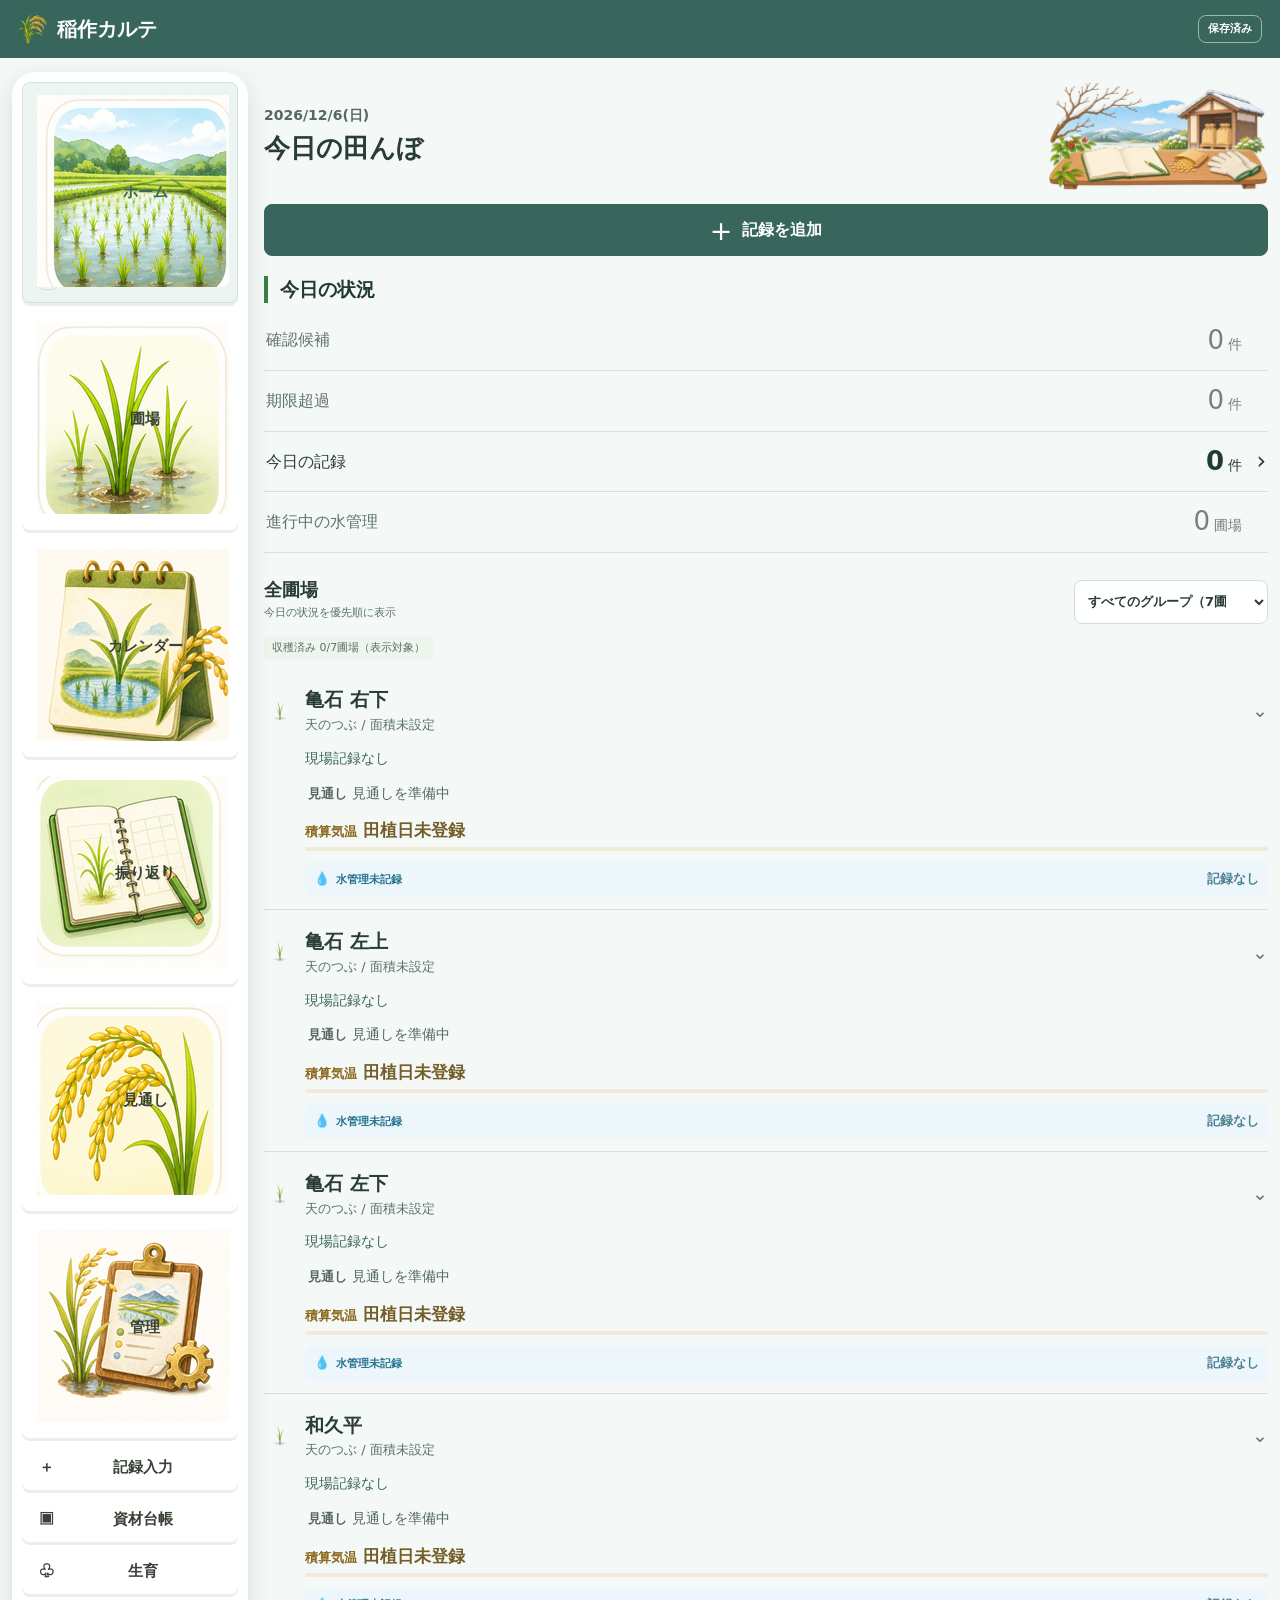
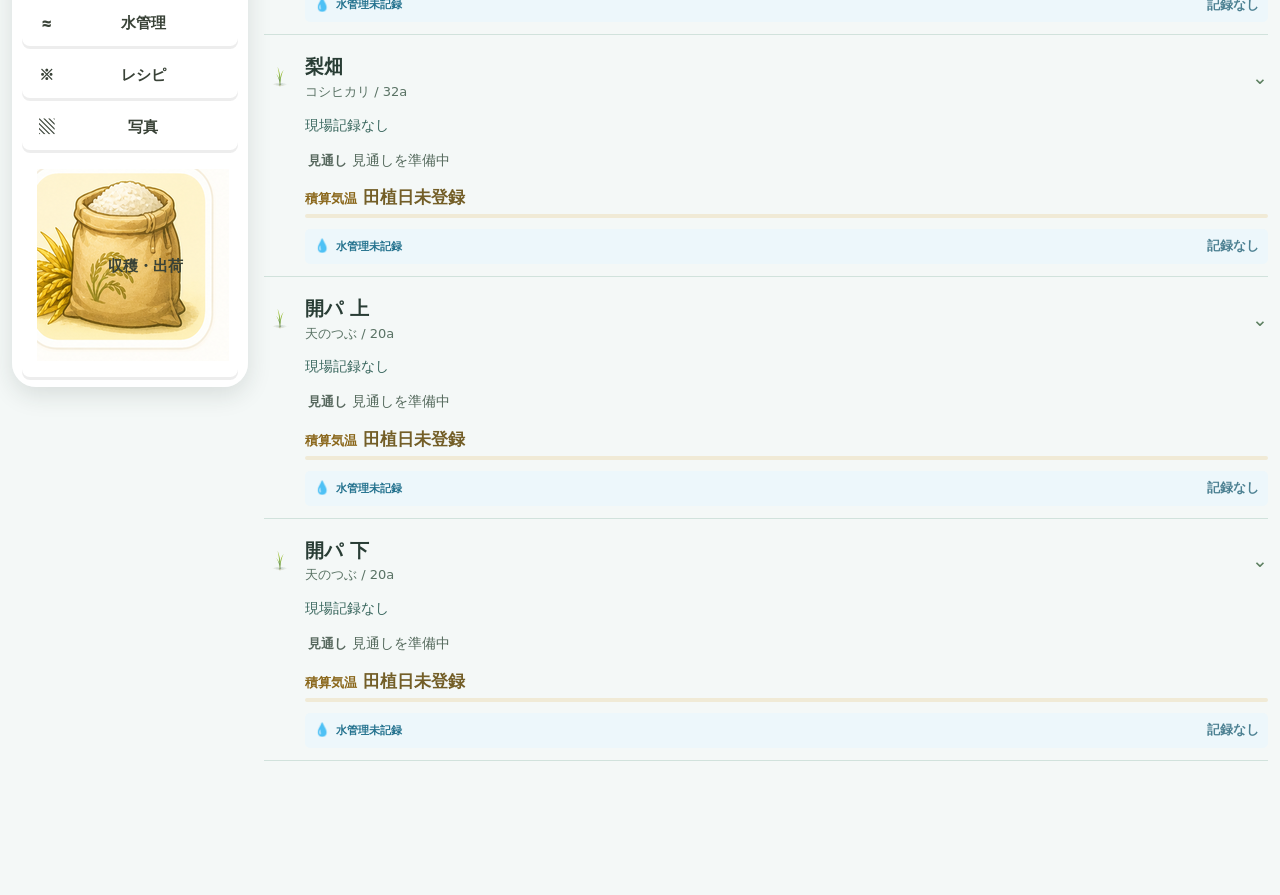
==== commit 542730e5: "Refine reflection typography and consolidate scoped CSS" ====
--- a/index.html
+++ b/index.html
@@ -10,30 +10,30 @@
   <meta name="mobile-web-app-capable" content="yes">
   <meta name="apple-mobile-web-app-capable" content="yes">
   <meta name="apple-mobile-web-app-title" content="稲作カルテ">
-  <link rel="manifest" href="manifest.webmanifest?v=20261119_ver327">
+  <link rel="manifest" href="manifest.webmanifest?v=20261121_ver329">
   <link rel="icon" type="image/png" sizes="32x32" href="assets/icons/rice-sun-v1-32.png">
   <link rel="apple-touch-icon" sizes="180x180" href="assets/icons/rice-sun-v1-180.png">
   <title>稲作カルテ</title>
-  <link rel="stylesheet" href="assets/css/app.css?v=20261119_ver327">
-  <link rel="stylesheet" href="assets/css/field-management.css?v=20261119_ver327">
-  <link rel="stylesheet" href="assets/css/pop-shell.css?v=20261119_ver327">
-  <link rel="stylesheet" href="assets/css/home-pop.css?v=20261119_ver327">
-  <link rel="stylesheet" href="assets/css/annual-pop.css?v=20261119_ver327">
-  <link rel="stylesheet" href="assets/css/herbicide-master.css?v=20261119_ver327">
-  <link rel="stylesheet" href="assets/css/material-purchases.css?v=20261119_ver327">
-  <link rel="stylesheet" href="assets/css/field-herbicide.css?v=20261119_ver327">
-  <link rel="stylesheet" href="assets/css/backup-center.css?v=20261119_ver327">
-  <link rel="stylesheet" href="assets/css/materials-ledger.css?v=20261119_ver327">
-  <link rel="stylesheet" href="assets/css/seeder-settings.css?v=20261119_ver327">
-  <link rel="stylesheet" href="assets/css/review-ledger.css?v=20261119_ver327">
-  <link rel="stylesheet" href="assets/css/season-theme.css?v=20261119_ver327">
-  <link rel="stylesheet" href="assets/css/ui-rhythm.css?v=20261119_ver327">
-  <link rel="stylesheet" href="assets/css/annual-review-ui.css?v=20261119_ver327">
-  <link rel="stylesheet" href="assets/css/readable-ledgers.css?v=20261119_ver327">
-  <link rel="stylesheet" href="assets/css/annual-story.css?v=20261119_ver327">
-  <link rel="stylesheet" href="assets/css/review-unified.css?v=20261119_ver327">
-  <link rel="stylesheet" href="assets/css/material-review.css?v=20261119_ver327">
-  <link rel="stylesheet" href="assets/css/annual-reflection.css?v=20261119_ver327">
+  <link rel="stylesheet" href="assets/css/app.css?v=20261121_ver329">
+  <link rel="stylesheet" href="assets/css/field-management.css?v=20261121_ver329">
+  <link rel="stylesheet" href="assets/css/pop-shell.css?v=20261121_ver329">
+  <link rel="stylesheet" href="assets/css/home-pop.css?v=20261121_ver329">
+  <link rel="stylesheet" href="assets/css/annual-pop.css?v=20261121_ver329">
+  <link rel="stylesheet" href="assets/css/herbicide-master.css?v=20261121_ver329">
+  <link rel="stylesheet" href="assets/css/material-purchases.css?v=20261121_ver329">
+  <link rel="stylesheet" href="assets/css/field-herbicide.css?v=20261121_ver329">
+  <link rel="stylesheet" href="assets/css/backup-center.css?v=20261121_ver329">
+  <link rel="stylesheet" href="assets/css/materials-ledger.css?v=20261121_ver329">
+  <link rel="stylesheet" href="assets/css/seeder-settings.css?v=20261121_ver329">
+  <link rel="stylesheet" href="assets/css/review-ledger.css?v=20261121_ver329">
+  <link rel="stylesheet" href="assets/css/season-theme.css?v=20261121_ver329">
+  <link rel="stylesheet" href="assets/css/ui-rhythm.css?v=20261121_ver329">
+  <link rel="stylesheet" href="assets/css/annual-review-ui.css?v=20261121_ver329">
+  <link rel="stylesheet" href="assets/css/readable-ledgers.css?v=20261121_ver329">
+  <link rel="stylesheet" href="assets/css/annual-story.css?v=20261121_ver329">
+  <link rel="stylesheet" href="assets/css/review-unified.css?v=20261121_ver329">
+  <link rel="stylesheet" href="assets/css/material-review.css?v=20261121_ver329">
+  <link rel="stylesheet" href="assets/css/annual-reflection.css?v=20261121_ver329">
   <style>
     #storageBootFailure[hidden] { display: none !important; }
     #storageBootFailure { position: fixed; inset: 0; z-index: 2147483647; display: grid; align-content: center; background: #f7faf7; color: #243b2d; padding: 24px; }
@@ -908,17 +908,17 @@
 
   <div id="toast" class="toast hidden" role="status"></div>
 
-  <script src="assets/js/core/utils.js?v=20261119_ver327"></script>
-  <script src="assets/js/core/material-quantities.js?v=20261119_ver327"></script>
-  <script src="assets/js/core/schema.js?v=20261119_ver327"></script>
-  <script src="assets/js/core/storage.js?v=20261119_ver327"></script>
-  <script src="assets/js/core/backup-export.js?v=20261119_ver327"></script>
+  <script src="assets/js/core/utils.js?v=20261121_ver329"></script>
+  <script src="assets/js/core/material-quantities.js?v=20261121_ver329"></script>
+  <script src="assets/js/core/schema.js?v=20261121_ver329"></script>
+  <script src="assets/js/core/storage.js?v=20261121_ver329"></script>
+  <script src="assets/js/core/backup-export.js?v=20261121_ver329"></script>
   <section id="storageBootFailure" hidden role="alert" aria-labelledby="storageBootFailureTitle">
     <div><h1 id="storageBootFailureTitle">保存データを読み込めませんでした</h1><p>データを上書きせず、起動を停止しました。保存領域の状態を確認してから再読み込みしてください。</p><button id="storageBootReload" type="button">再読み込み</button></div>
   </section>
-  <script src="assets/js/core/state.js?v=20261119_ver327"></script>
-  <script src="assets/js/core/harvest-ledger.js?v=20261119_ver327"></script>
-  <script src="assets/js/core/cultivation.js?v=20261119_ver327"></script>
+  <script src="assets/js/core/state.js?v=20261121_ver329"></script>
+  <script src="assets/js/core/harvest-ledger.js?v=20261121_ver329"></script>
+  <script src="assets/js/core/cultivation.js?v=20261121_ver329"></script>
   <script id="storageBootGuard">
     (function () {
       "use strict";
@@ -949,52 +949,52 @@
       if (reload && typeof reload.focus === "function") reload.focus();
     })();
   </script>
-  <script src="assets/js/core/herbicide.js?v=20261119_ver327"></script>
-  <script src="assets/js/core/material-purchases.js?v=20261119_ver327"></script>
-  <script src="assets/js/core/material-stock.js?v=20261119_ver327"></script>
-  <script src="assets/js/core/material-insights.js?v=20261119_ver327"></script>
-  <script src="assets/js/core/material-planning.js?v=20261119_ver327"></script>
-  <script src="assets/js/core/seeder-settings.js?v=20261119_ver327"></script>
-  <script src="assets/js/core/agro.js?v=20261119_ver327"></script>
-  <script src="assets/js/core/outlook.js?v=20261119_ver327"></script>
-  <script src="assets/js/core/record-actions.js?v=20261119_ver327"></script>
-  <script src="assets/js/core/calendar.js?v=20261119_ver327"></script>
-  <script src="assets/js/core/alerts.js?v=20261119_ver327"></script>
-  <script src="assets/js/core/weather.js?v=20261119_ver327"></script>
-  <script src="assets/js/core/harvest-weather.js?v=20261119_ver327"></script>
-  <script src="assets/js/core/navigation.js?v=20261119_ver327"></script>
-  <script src="assets/js/core/pwa.js?v=20261119_ver327"></script>
-  <script src="assets/js/ui/season-art.js?v=20261119_ver327"></script>
-  <script src="assets/js/screens/home.js?v=20261119_ver327"></script>
-  <script src="assets/js/screens/calendar.js?v=20261119_ver327"></script>
-  <script src="assets/js/screens/bottom-sheet.js?v=20261119_ver327"></script>
-  <script src="assets/js/screens/recipes.js?v=20261119_ver327"></script>
-  <script src="assets/js/screens/fields.js?v=20261119_ver327"></script>
-  <script src="assets/js/screens/field-work.js?v=20261119_ver327"></script>
-  <script src="assets/js/screens/fertilizer.js?v=20261119_ver327"></script>
-  <script src="assets/js/screens/growth.js?v=20261119_ver327"></script>
-  <script src="assets/js/screens/dry-period.js?v=20261119_ver327"></script>
-  <script src="assets/js/screens/irrigation.js?v=20261119_ver327"></script>
-  <script src="assets/js/screens/photos.js?v=20261119_ver327"></script>
-  <script src="assets/js/screens/other-work.js?v=20261119_ver327"></script>
-  <script src="assets/js/screens/herbicide.js?v=20261119_ver327"></script>
-  <link rel="stylesheet" href="assets/css/harvest-reflection.css?v=20261119_ver327">
-  <script src="assets/js/core/harvest-review.js?v=20261119_ver327"></script>
-  <script src="assets/js/ui/material-review.js?v=20261119_ver327"></script>
-  <script src="assets/js/screens/annual.js?v=20261119_ver327"></script>
-  <script src="assets/js/screens/materials.js?v=20261119_ver327"></script>
-  <script src="assets/js/screens/results.js?v=20261119_ver327"></script>
-  <script src="assets/js/screens/harvest-performance.js?v=20261119_ver327"></script>
-  <script src="assets/js/screens/notices.js?v=20261119_ver327"></script>
-  <script src="assets/js/screens/outlook.js?v=20261119_ver327"></script>
-  <script src="assets/js/screens/machines.js?v=20261119_ver327"></script>
-  <script src="assets/js/screens/tractor-settings.js?v=20261119_ver327"></script>
-  <script src="assets/js/screens/transplanter-settings.js?v=20261119_ver327"></script>
-  <script src="assets/js/screens/seeder-settings.js?v=20261119_ver327"></script>
-  <script src="assets/js/screens/data.js?v=20261119_ver327"></script>
-  <script src="assets/js/screens/shipments.js?v=20261119_ver327"></script>
-  <script src="assets/js/screens/harvest-ledger.js?v=20261119_ver327"></script>
-  <script src="assets/js/ui/season-theme.js?v=20261119_ver327"></script>
-  <script src="assets/js/app.js?v=20261119_ver327"></script>
+  <script src="assets/js/core/herbicide.js?v=20261121_ver329"></script>
+  <script src="assets/js/core/material-purchases.js?v=20261121_ver329"></script>
+  <script src="assets/js/core/material-stock.js?v=20261121_ver329"></script>
+  <script src="assets/js/core/material-insights.js?v=20261121_ver329"></script>
+  <script src="assets/js/core/material-planning.js?v=20261121_ver329"></script>
+  <script src="assets/js/core/seeder-settings.js?v=20261121_ver329"></script>
+  <script src="assets/js/core/agro.js?v=20261121_ver329"></script>
+  <script src="assets/js/core/outlook.js?v=20261121_ver329"></script>
+  <script src="assets/js/core/record-actions.js?v=20261121_ver329"></script>
+  <script src="assets/js/core/calendar.js?v=20261121_ver329"></script>
+  <script src="assets/js/core/alerts.js?v=20261121_ver329"></script>
+  <script src="assets/js/core/weather.js?v=20261121_ver329"></script>
+  <script src="assets/js/core/harvest-weather.js?v=20261121_ver329"></script>
+  <script src="assets/js/core/navigation.js?v=20261121_ver329"></script>
+  <script src="assets/js/core/pwa.js?v=20261121_ver329"></script>
+  <script src="assets/js/ui/season-art.js?v=20261121_ver329"></script>
+  <script src="assets/js/screens/home.js?v=20261121_ver329"></script>
+  <script src="assets/js/screens/calendar.js?v=20261121_ver329"></script>
+  <script src="assets/js/screens/bottom-sheet.js?v=20261121_ver329"></script>
+  <script src="assets/js/screens/recipes.js?v=20261121_ver329"></script>
+  <script src="assets/js/screens/fields.js?v=20261121_ver329"></script>
+  <script src="assets/js/screens/field-work.js?v=20261121_ver329"></script>
+  <script src="assets/js/screens/fertilizer.js?v=20261121_ver329"></script>
+  <script src="assets/js/screens/growth.js?v=20261121_ver329"></script>
+  <script src="assets/js/screens/dry-period.js?v=20261121_ver329"></script>
+  <script src="assets/js/screens/irrigation.js?v=20261121_ver329"></script>
+  <script src="assets/js/screens/photos.js?v=20261121_ver329"></script>
+  <script src="assets/js/screens/other-work.js?v=20261121_ver329"></script>
+  <script src="assets/js/screens/herbicide.js?v=20261121_ver329"></script>
+  <link rel="stylesheet" href="assets/css/harvest-reflection.css?v=20261121_ver329">
+  <script src="assets/js/core/harvest-review.js?v=20261121_ver329"></script>
+  <script src="assets/js/ui/material-review.js?v=20261121_ver329"></script>
+  <script src="assets/js/screens/annual.js?v=20261121_ver329"></script>
+  <script src="assets/js/screens/materials.js?v=20261121_ver329"></script>
+  <script src="assets/js/screens/results.js?v=20261121_ver329"></script>
+  <script src="assets/js/screens/harvest-performance.js?v=20261121_ver329"></script>
+  <script src="assets/js/screens/notices.js?v=20261121_ver329"></script>
+  <script src="assets/js/screens/outlook.js?v=20261121_ver329"></script>
+  <script src="assets/js/screens/machines.js?v=20261121_ver329"></script>
+  <script src="assets/js/screens/tractor-settings.js?v=20261121_ver329"></script>
+  <script src="assets/js/screens/transplanter-settings.js?v=20261121_ver329"></script>
+  <script src="assets/js/screens/seeder-settings.js?v=20261121_ver329"></script>
+  <script src="assets/js/screens/data.js?v=20261121_ver329"></script>
+  <script src="assets/js/screens/shipments.js?v=20261121_ver329"></script>
+  <script src="assets/js/screens/harvest-ledger.js?v=20261121_ver329"></script>
+  <script src="assets/js/ui/season-theme.js?v=20261121_ver329"></script>
+  <script src="assets/js/app.js?v=20261121_ver329"></script>
 </body>
 </html>
--- a/assets/css/annual-story.css
+++ b/assets/css/annual-story.css
@@ -15,7 +15,7 @@
 #screen-annual .annual-story-surface > .annual-detail-head { display: none; }
 #screen-annual .annual-story { --story-label: 48px; --story-art: 96px; --story-art-height: 112px; padding: 12px 0 26px; border: 0; border-radius: 0; background: #fff; box-shadow: none; letter-spacing: 0; }
 #screen-annual .annual-story .annual-year-flow-head { margin: 0 0 10px; align-items: center; }
-#screen-annual .annual-story .annual-year-flow-head h3 { margin: 0; font-size: 24px; line-height: 1.4; font-weight: 750; }
+#screen-annual .annual-story .annual-year-flow-head h3 { min-width: 0; margin: 0; color: #274534; font-family: var(--story-heading-font); font-size: 24px; font-weight: 600; line-height: 1.4; }
 #screen-annual .annual-story .annual-year-flow-head :is(span,small) { font-size: 12px; color: #526255; font-weight: 400; }
 #screen-annual .annual-story .annual-flow-field-context { margin: 0; padding: 4px 0 10px; color: #223a28; font-size: 16px; font-weight: 650; line-height: 1.5; }
 #screen-annual .annual-story .annual-year-flow-season { display: flex; align-items: center; flex-wrap: wrap; gap: 3px 10px; margin: 0; padding: 9px 0; border: 1px solid #d4dbd4; border-width: 1px 0; border-radius: 0; background: none; color: #273b2a; font-size: 13px; line-height: 1.5; font-weight: 500; }
@@ -55,8 +55,8 @@
 #screen-annual .annual-story .harvest .annual-flow-milestone-badge { border-color: #ae863c; }
 #screen-annual .annual-story .annual-flow-copy { display: grid; gap: 3px; grid-column: 2; align-self: start; min-width: 0; }
 #screen-annual .annual-story .annual-year-flow-title { display: block; margin: 0; padding: 0; min-width: 0; }
-#screen-annual .annual-story .annual-year-flow-title b { display: block; margin: 0; color: #1e3324; font-size: 17px; font-weight: 750; line-height: 1.35; overflow-wrap: anywhere; }
-#screen-annual .annual-story .milestone .annual-year-flow-title b { font-size: 18px; }
+#screen-annual .annual-story .annual-year-flow-title b { display: block; margin: 0; color: #1e3324; font-size: 17px; font-weight: 700; line-height: 1.35; overflow-wrap: anywhere; }
+#screen-annual .annual-story .milestone .annual-year-flow-title b { font-size: 19px; }
 #screen-annual .annual-story .annual-year-flow-detail { display: block; margin: 0; color: #2f3f30; font-size: 13px; line-height: 1.5; font-weight: 400; overflow-wrap: anywhere; }
 #screen-annual .annual-story .annual-flow-duration { display: inline; color: inherit; font-size: inherit; font-weight: 700; white-space: nowrap; }
 #screen-annual .annual-story .annual-flow-day-count { white-space: nowrap; }
@@ -98,6 +98,75 @@
 @media (max-width: 380px) {
   #screen-annual .annual-story { --story-art: 88px; --story-art-height: 104px; }
   #screen-annual .annual-story .annual-year-flow-title b { font-size: 16px; }
-  #screen-annual .annual-story .milestone .annual-year-flow-title b { font-size: 17px; }
+  #screen-annual .annual-story .milestone .annual-year-flow-title b { font-size: 18px; }
   #screen-annual .annual-story .annual-record-focus button { font-size: 12px; }
 }
+
+#screen-annual .annual-story {
+  --story-heading-font: "Yu Mincho", "Hiragino Mincho ProN", "Noto Serif CJK JP", serif;
+  --story-control-font: "Yu Gothic", "Hiragino Kaku Gothic ProN", "Noto Sans CJK JP", sans-serif;
+  --story-date-font: Georgia, var(--story-heading-font);
+}
+#screen-annual .annual-story .annual-story-watercolor-head {
+  position: relative;
+  isolation: isolate;
+  background: #fbf8ef;
+}
+#screen-annual .annual-story .annual-story-watercolor-head > img {
+  position: absolute;
+  inset: 5px 0 auto auto;
+  z-index: -1;
+  width: min(36%, 156px);
+  height: 42px;
+  object-fit: contain;
+  object-position: right top;
+  pointer-events: none;
+  mix-blend-mode: multiply;
+  mask-image: radial-gradient(ellipse farthest-side at 60% 48%, #000 52%, #000b 76%, transparent 100%),
+    linear-gradient(to right, transparent, #000 32%);
+  mask-composite: intersect;
+  opacity: .65;
+}
+#screen-annual .annual-story .annual-story-watercolor-head .annual-flow-field-context {
+  position: relative;
+  background: linear-gradient(to right, #fbf8ef 68%, #fbf8efd9);
+  overflow-wrap: anywhere;
+}
+#screen-annual .annual-story :is(button, summary) {
+  font-family: var(--story-control-font);
+}
+#screen-annual .annual-story :is(.annual-year-flow-season > span:first-child,
+  .annual-year-flow-single-row > time) {
+  font-family: var(--story-date-font);
+  font-variant-numeric: lining-nums tabular-nums;
+}
+#screen-annual .annual-story .annual-year-flow-single-row .annual-year-flow-entry { background: #fdfbf5; }
+#screen-annual .annual-story .annual-year-flow-single-row.growth :is(.annual-year-flow-entry, .annual-year-flow-entry.milestone) { background: #f2f7ed; }
+#screen-annual .annual-story .annual-year-flow-single-row.water .annual-year-flow-entry { background: #eef6fa; }
+#screen-annual .annual-story .annual-year-flow-single-row.harvest .annual-year-flow-entry { background: #fbf5e4; }
+#screen-annual .annual-story .annual-flow-art.scene img {
+  mask-image: radial-gradient(ellipse closest-side, #000 68%, #000e 84%, transparent 118%),
+    linear-gradient(to right, transparent, #000 20%, #000 88%, transparent);
+  mask-composite: intersect;
+}
+#screen-annual .annual-story { --story-art: 112px; --story-art-height: 82px; }
+#screen-annual .annual-story .annual-story-watercolor-head { position: relative; isolation: isolate; padding: 12px 8px; min-height: 108px; background: #fbf8ed; }
+#screen-annual .annual-story .annual-story-watercolor-head > img { position: absolute; z-index: -1; inset: 0 0 0 auto; width: 56%; height: 100%; object-fit: cover; object-position: right center; mask-image: linear-gradient(to right,transparent,#000 32%),linear-gradient(to bottom,#000 70%,transparent); mask-composite: intersect; }
+#screen-annual .annual-story .annual-story-watercolor-head .annual-flow-field-context { max-width: 64%; font-size: 14px; }
+#screen-annual .annual-story .annual-year-flow-single-row .annual-year-flow-open:has(.annual-flow-art.scene) { position: relative; isolation: isolate; display: grid; grid-template-columns: minmax(0,1fr) 14px; padding: 10px 48% 10px 10px; min-height: 88px; align-content: center; gap: 4px; }
+#screen-annual .annual-story .annual-year-flow-open:has(.annual-flow-art.scene) .annual-flow-copy { grid-area: auto / 1; }
+#screen-annual .annual-story .annual-year-flow-open:has(.annual-flow-art.scene) .annual-flow-category { grid-area: auto / 1; }
+#screen-annual .annual-story .annual-year-flow-open:has(.annual-flow-art.scene) .annual-flow-art { position: absolute; z-index: -1; inset: 0 0 0 auto; min-height: 74px; width: 54%; height: 100%; }
+#screen-annual .annual-story .annual-flow-art.scene img { width: 100%; height: 100%; object-fit: cover; mask-image: linear-gradient(to right,transparent,#000 28%),linear-gradient(to bottom,#000 85%,transparent); mask-composite: intersect; }
+#screen-annual .annual-story .annual-flow-art.scene img:is([src*="/watercolor-"],[src*="/rice-stages/"]) { object-fit: contain; }
+#screen-annual .annual-story .annual-year-flow-open:has(.annual-flow-art.scene) .annual-flow-thermal { grid-area: auto / 1; font-size: 12px; }
+#screen-annual .annual-story .annual-year-flow-main .annual-year-flow-open:has(.annual-flow-art.scene) { min-height: 92px !important; padding: 10px 46% 10px 10px !important; }
+#screen-annual .annual-story .annual-year-flow-open:has(.annual-flow-art.scene) .annual-flow-art { width: 54% !important; height: 100% !important; }
+#screen-annual .annual-story .annual-flow-art.scene img[src$="schedule-herbicide.png"] {
+  box-sizing: border-box;
+  object-fit: contain;
+  object-position: right center;
+  padding: 4px 5px 4px 0;
+  mask-image: linear-gradient(to right, transparent, #000 15%), linear-gradient(to bottom, #000 86%, transparent);
+  mask-composite: intersect;
+}
--- a/assets/css/review-unified.css
+++ b/assets/css/review-unified.css
@@ -10,7 +10,6 @@
 #screen-annual .annual-harvest-entry b { display: block; font-size: 21px; line-height: 1.4; color: #3f4c27; }
 #screen-annual .annual-harvest-entry small { display: block; font-size: 13px; line-height: 1.6; font-weight: 400; color: #5b6449; }
 #screen-annual .annual-story .annual-year-flow-head { display: flex; justify-content: space-between; gap: 8px; overflow: visible; }
-#screen-annual .annual-story .annual-year-flow-head h3 { min-width: 0; font-size: 22px; }
 #screen-annual .annual-history-filter { position: relative; flex: 0 0 auto; margin: 0; border: 0; border-radius: 0; padding: 0; background: transparent; box-shadow: none; }
 #screen-annual .annual-history-filter > summary { display: flex; align-items: center; justify-content: center; gap: 5px; min-height: 44px; padding: 7px 8px; border: 1px solid #c6d3bd; border-radius: 6px; background: #fff; color: #315337; font-size: 12px; font-weight: 600; list-style: none; cursor: pointer; }
 #screen-annual .annual-history-filter > summary::-webkit-details-marker { display: none; }
--- a/assets/css/annual-reflection.css
+++ b/assets/css/annual-reflection.css
@@ -1,16 +1,23 @@
 /* The annual story and bottom navigation retain their approved layout. */
-#screen-annual { --reflection-green: #175334; --reflection-rule: #d6e1d2; --reflection-gold: #fbf3cf; }
+#screen-annual {
+  --reflection-green: #175334;
+  --reflection-rule: #d6e1d2;
+  --reflection-gold: #fbf3cf;
+  --reflection-heading-font: "Yu Mincho", "Hiragino Mincho ProN", "Noto Serif CJK JP", serif;
+  --reflection-control-font: "Yu Gothic", "Hiragino Kaku Gothic ProN", "Noto Sans CJK JP", sans-serif;
+  --reflection-date-font: Georgia, var(--reflection-heading-font);
+}
 #screen-annual .annual-v2-top { background: #fff; }
 #screen-annual .annual-v2-top > .annual-harvest-entry { grid-template-columns: 52px minmax(0,1fr) 14px; gap: 10px; padding: 12px; }
 #screen-annual .annual-v2-top > .annual-harvest-entry > img { width: 52px; height: 62px; }
 #screen-annual .annual-v2-top > .annual-harvest-entry > span { min-width: 0; }
 #screen-annual .annual-v2-top > .annual-harvest-entry small { text-wrap: balance; overflow-wrap: anywhere; }
 #screen-annual .annual-pop-heading { display: flex; align-items: center; justify-content: space-between; gap: 14px; padding: 16px; margin-bottom: 18px; border-bottom: 1px solid var(--reflection-rule); background: #11623b; border-radius: 0; }
-#screen-annual .annual-pop-heading h2 { margin: 5px 0 0; color: #fff; font-size: 28px; line-height: 1.4; }
+#screen-annual .annual-pop-heading h2 { margin: 5px 0 0; color: #fff; font-family: var(--reflection-heading-font); font-size: 26px; font-weight: 600; line-height: 1.4; }
 #screen-annual .annual-pop-heading .annual-pop-kicker { font-size: 13px; color: #e2efda; }
 #screen-annual .annual-pop-heading .annual-pop-rice { width: 112px; height: 118px; flex: 0 0 112px; object-fit: contain; }
 #screen-annual .annual-hub-nav { display: grid; grid-template-columns: repeat(3,minmax(0,1fr)); margin: 20px 0; gap: 0; border: 1px solid #a6c3a0; border-radius: 6px; overflow: hidden; }
-#screen-annual .annual-hub-nav button { min-width: 0; min-height: 48px; margin: 0; padding: 10px 3px; border: 0; border-right: 1px solid #c4d8bf; border-radius: 0; background: #f7fbf4; color: var(--reflection-green); font-size: 14px; line-height: 1.5; box-shadow: none; }
+#screen-annual .annual-hub-nav button { min-width: 0; min-height: 48px; margin: 0; padding: 10px 3px; border: 0; border-right: 1px solid #c4d8bf; border-radius: 0; background: #f7fbf4; color: var(--reflection-green); font-family: var(--reflection-control-font); font-size: 14px; font-weight: 700; line-height: 1.5; box-shadow: none; }
 #screen-annual .annual-hub-nav button:last-child { border-right: 0; }
 #screen-annual .annual-hub-nav button.active { color: #fff; background: #116b40; }
 #screen-annual :is(.annual-field-picker,.annual-hub-compare,.annual-work-archive) > .section-title { margin: 18px 0; padding-left: 12px; border-left: 5px solid #64a42d; }
@@ -53,7 +60,8 @@
   border-color: #c9d9c3;
   background: #f3f8ef;
 }
-#screen-annual .annual-hub-compare-main { grid-area: copy; text-align: left; }
+#screen-annual .annual-hub-compare-main { grid-area: copy; text-align: left; font-weight: 500; }
+#screen-annual .annual-hub-compare-main b { font-weight: 700; }
 #screen-annual .annual-hub-compare-thumb {
   grid-area: rice;
   width: 76px;
@@ -131,10 +139,16 @@
   overflow-wrap: anywhere;
 }
 #screen-annual .annual-compare-highlight > * + * { border-left: 1px solid var(--highlight-edge); }
-#screen-annual .annual-compare-highlight :is(b,strong) { font-size: 15px; }
+#screen-annual .annual-compare-highlight b { font-size: 15px; font-weight: 700; }
 #screen-annual .annual-compare-highlight > div > :is(span,strong) { display: block; }
 #screen-annual .annual-compare-highlight > div > span { font-size: 12px; }
-#screen-annual .annual-compare-highlight > div > strong { font-size: 21px; }
+#screen-annual .annual-compare-highlight > div > strong { font-size: 21px; font-weight: 700; }
+#screen-annual .annual-compare-highlight > div > strong[data-compare-missing] {
+  color: #59665b;
+  font-family: var(--reflection-control-font);
+  font-size: 13px;
+  font-weight: 500;
+}
 #screen-annual .annual-compare-experience-head img { mask-image: radial-gradient(ellipse closest-side, #000 52%, transparent 112%); }
 #screen-annual .annual-compare-highlight small { display: block; font-size: 12px; }
 #screen-annual .annual-compare-experience :is(.annual-compare-history,.annual-compare-more) {
@@ -160,14 +174,15 @@
 #screen-annual .annual-compare-experience :is(.annual-compare-history,.annual-compare-more) details[open] > summary,
 #screen-annual .annual-compare-experience :is(details.annual-compare-history,details.annual-compare-more)[open] > summary { background: #eff5ea; }
 #screen-annual .annual-compare-experience .annual-compare-history-grid { gap: 8px; padding: 8px 0; }
-#screen-annual .annual-compare-experience .annual-compare-filter-row button { min-height: 44px; white-space: normal; }
+#screen-annual .annual-compare-experience .annual-compare-filter-row button { min-height: 44px; font-size: 13px; font-weight: 600; line-height: 1.45; white-space: normal; }
+#screen-annual .annual-compare-experience .annual-compare-filter-row button.active { font-weight: 700; }
 #screen-annual .annual-compare-experience .annual-compare-memos > div {
   border: 1px solid #dfcf9f;
   border-top: 2px solid var(--compare-gold);
   border-radius: 6px;
   background: var(--compare-paper);
 }
-#screen-annual .annual-compare-experience .annual-compare-memos span { color: #69592f; font-size: 12px; }
+#screen-annual .annual-compare-experience .annual-compare-memos span { color: #69592f; font-size: 12px; font-weight: 600; }
 #screen-annual .annual-compare-experience .annual-compare-memos b {
   color: #473e29;
   font-size: 14px;
@@ -178,6 +193,63 @@
 #screen-annual :is(.annual-hub-compare-card,.annual-compare-experience :is(button,summary)):focus-visible {
   outline: 2px solid #38674b;
   outline-offset: 2px;
+}
+
+#screen-annual :is(.annual-hub-compare, .annual-compare-experience) {
+  --compare-ink: #274534;
+  --compare-rule: #d6dfd2;
+  --compare-paper: #fbf8ef;
+}
+#screen-annual :is(.annual-hub-compare > .section-title h3,
+  .annual-compare-experience .annual-compare-experience-head h3,
+  .annual-compare-experience :is(.annual-compare-section-head h4, .annual-compare-handoff-title)) {
+  font-family: var(--reflection-heading-font);
+  font-weight: 600;
+  letter-spacing: 0;
+}
+#screen-annual :is(.annual-hub-compare .annual-hub-compare-card,
+  .annual-compare-experience :is(.annual-compare-back, .annual-compare-filter-row button,
+    .annual-compare-record, .annual-compare-more > summary)) {
+  font-family: var(--reflection-control-font);
+}
+#screen-annual :is(.annual-hub-compare, .annual-compare-experience) .annual-compare-year-pair,
+#screen-annual .annual-compare-experience :is(time, .annual-compare-highlight > div > strong:not([data-compare-missing]),
+  .annual-compare-history-grid > div > b, .annual-compare-history > .annual-compare-section-head > small,
+  .annual-compare-record > span:first-child) {
+  font-family: var(--reflection-date-font);
+  font-variant-numeric: lining-nums tabular-nums;
+}
+#screen-annual .annual-hub-compare > .section-title {
+  border-left-color: #9da877;
+}
+#screen-annual :is(.annual-hub-compare, .annual-compare-experience) .annual-compare-year-pair,
+#screen-annual .annual-hub-compare .annual-hub-compare-card {
+  background: var(--compare-paper);
+}
+#screen-annual .annual-hub-compare .annual-hub-compare-card {
+  color: var(--compare-ink);
+  box-shadow: none;
+}
+#screen-annual .annual-hub-compare .annual-hub-compare-main {
+  white-space: normal;
+  overflow-wrap: anywhere;
+}
+#screen-annual .annual-hub-compare .annual-hub-compare-card:has(.annual-hub-compare-thumb:empty) {
+  grid-template-columns: minmax(0,1fr) 16px;
+}
+#screen-annual .annual-hub-compare-thumb:empty { display: none; }
+#screen-annual .annual-compare-experience .annual-compare-filter-row {
+  display: grid;
+  grid-template-columns: repeat(3,minmax(0,1fr));
+  gap: 5px;
+  overflow: visible;
+}
+#screen-annual .annual-compare-experience .annual-compare-filter-row button { min-width: 0; min-height: 44px; white-space: normal; }
+#screen-annual .annual-hub-compare .annual-hub-compare-thumb,
+#screen-annual .annual-compare-experience .annual-compare-experience-head img {
+  mask-image: radial-gradient(ellipse farthest-side at 52% 46%, #000 56%, #000d 76%, transparent 100%),
+    linear-gradient(to bottom, #000 74%, transparent);
+  mask-composite: intersect;
 }
 #screen-annual :is(.annual-hub-summary,.annual-used-materials) { margin: 20px 0; border: 0; border-top: 1px solid var(--reflection-rule); border-bottom: 1px solid var(--reflection-rule); border-radius: 0; padding: 0; background: #fff; box-shadow: none; }
 #screen-annual :is(.annual-hub-summary,.annual-used-materials) > summary { padding: 18px 2px; color: var(--reflection-green); font-size: 18px; line-height: 1.5; font-weight: 750; }
@@ -203,12 +275,14 @@
 #screen-annual .annual-compare-section-head h4 { font-size: 21px; line-height: 1.5; margin: 6px 0 0; color: #173e29; }
 #screen-annual .annual-compare-section-head :is(span,small) { font-size: 12px; line-height: 1.6; }
 #screen-annual .annual-compare-record { padding: 12px 10px; border: 1px solid #d2dfcc; border-radius: 6px; background: #fff; box-shadow: none; overflow-wrap: anywhere; }
-#screen-annual .annual-compare-record b { font-size: 17px; line-height: 1.5; }
-#screen-annual .annual-compare-record small { font-size: 12px; line-height: 1.7; }
+#screen-annual .annual-compare-experience .annual-compare-record > span:first-child { font-size: 12px; font-weight: 600; line-height: 1.45; }
+#screen-annual .annual-compare-experience .annual-compare-record b { font-size: 16px; font-weight: 700; line-height: 1.45; }
+#screen-annual .annual-compare-experience .annual-compare-record small { font-size: 12px; font-weight: 500; line-height: 1.6; }
+#screen-annual .annual-compare-experience .annual-compare-record.empty b { font-size: 13px; font-weight: 500; color: #59665b; }
 #screen-annual .annual-season-notes { padding: 22px 0; margin: 24px 0 0; border: 0; border-top: 1px solid var(--reflection-rule); border-radius: 0; background: #fff; box-shadow: none; }
 #screen-annual .annual-season-notes-head h3 { padding-left: 12px; border-left: 5px solid #64a42d; font-size: 22px; color: #173e29; line-height: 1.5; }
 #screen-annual .annual-season-notes article { display: block; padding: 15px 12px; margin: 12px 0; border: 1px solid #d6e2d1; border-radius: 6px; box-shadow: none; background: #fff; }
-#screen-annual .annual-season-notes article time { display: block; font-size: 12px; line-height: 1.6; }
+#screen-annual .annual-season-notes article time { display: block; font-family: var(--reflection-date-font); font-size: 12px; font-weight: 600; line-height: 1.6; font-variant-numeric: tabular-nums; }
 #screen-annual .annual-season-notes article p { display: block; overflow: visible; -webkit-line-clamp: unset; margin: 10px 0 14px; font-size: 15px; font-weight: 400; line-height: 1.8; white-space: pre-wrap; overflow-wrap: anywhere; }
 #screen-annual .annual-season-notes article > div { display: flex; justify-content: flex-end; flex-wrap: wrap; gap: 8px; }
 #screen-annual .annual-season-notes article > div > button { min-height: 44px; min-width: 44px; padding: 8px 14px; font-size: 14px; }
@@ -216,9 +290,31 @@
 #screen-annual .annual-carryover-notes > h3 { margin: 0 0 14px; padding-left: 12px; border-left: 5px solid #80a83a; font-size: 21px; line-height: 1.5; color: #354323; }
 #screen-annual .annual-carryover-notes > p { font-size: 15px; line-height: 1.8; white-space: pre-wrap; }
 #screen-annual .annual-carryover-notes button { min-height: 44px; font-size: 14px; border-radius: 6px; box-shadow: none; }
+#screen-annual :is(.annual-season-notes-head h3,.annual-carryover-notes > h3,.annual-story-surface > .harvest-recap > header h3) {
+  font-family: var(--reflection-heading-font);
+  font-weight: 600;
+}
 #screen-annual.annual-material-review-mode { background: #fff !important; }
 @media (min-width:901px) { #screen-annual.annual-material-review-mode { width: 100%; max-width: 880px; } }
 #screen-annual.annual-material-review-mode .annual-field-switcher { position: relative; top: auto; margin-bottom: 14px; box-shadow: none; }
+#screen-annual.annual-detail-mode:has(.annual-story-surface) .annual-field-switcher select {
+  width: 100%;
+  font-family: var(--reflection-control-font);
+  font-weight: 700;
+  text-overflow: ellipsis;
+}
+@media (max-width: 480px) {
+  #screen-annual.annual-detail-mode:has(.annual-story-surface) .annual-field-switcher {
+    grid-template-columns: minmax(0, 1fr);
+    gap: 4px;
+  }
+  #screen-annual.annual-detail-mode:has(.annual-story-surface) .annual-field-switcher > span {
+    display: flex;
+    flex-wrap: wrap;
+    gap: 2px 8px;
+    max-width: none;
+  }
+}
 #screen-annual .mr-header .mr-heading h2 { color: #fff !important; }
 #screen-annual .mr-step { gap: 4px; padding-right: 4px; padding-left: 4px; }
 #screen-annual .mr-step-mark { width: 20px; height: 20px; }
@@ -248,7 +344,7 @@
 #screen-annual .annual-story-surface .harvest-recap-numbers { display: grid; grid-template-columns: repeat(auto-fit,minmax(min(100%,180px),1fr)); gap: 0 20px; }
 #screen-annual .annual-story-surface .harvest-recap-numbers > div { min-width: 0; border-bottom: 1px solid var(--reflection-rule); }
 #screen-annual .annual-story-surface .harvest-recap-numbers dt { color: #586c53; font-size: 13px; line-height: 1.7; }
-#screen-annual .annual-story-surface .harvest-recap-numbers dd { color: #173e29; font-size: 26px; line-height: 1.5; overflow-wrap: anywhere; }
+#screen-annual .annual-story-surface .harvest-recap-numbers dd { color: #173e29; font-family: var(--reflection-date-font); font-size: 22px; font-weight: 700; line-height: 1.5; font-variant-numeric: lining-nums tabular-nums; overflow-wrap: anywhere; }
 #screen-annual .annual-story-surface .harvest-recap-reference { color: #34503a; }
 #screen-annual .annual-story-surface .harvest-recap-reference > b { font-size: 15px; line-height: 1.7; }
 #screen-annual .annual-story-surface > .harvest-recap > details { margin-top: 12px; margin-bottom: 16px; padding: 12px; border: 0; border-radius: 6px; background: var(--reflection-gold); }
@@ -260,7 +356,7 @@
 #screen-annual .annual-story-surface > .harvest-recap > header :is(span,h3,p) { color: #283f27; }
 #screen-annual .annual-story-surface .harvest-recap-numbers { grid-template-columns: minmax(0,1fr); }
 #screen-annual .annual-story-surface .harvest-recap-numbers > div { display: grid; grid-template-columns: minmax(0,1fr) auto; align-items: baseline; gap: 3px 10px; padding: 10px 0; }
-#screen-annual .annual-story-surface .harvest-recap-numbers dd { margin: 0; padding-left: 10px; border-left: 1px solid var(--reflection-rule); font-size: 22px; }
+#screen-annual .annual-story-surface .harvest-recap-numbers dd { margin: 0; padding-left: 10px; border-left: 1px solid var(--reflection-rule); }
 #screen-annual .annual-story-surface .harvest-recap-numbers small { grid-column: 1 / -1; }
 #screen-annual .annual-story-surface > .harvest-recap > details.harvest-recap-reference { background: #fff; border: 1px solid #a6c3a0; padding: 8px 12px; }
 #screen-annual .annual-field-card { --field-fill: #f7f8f4; --field-edge: #cbd5c7; min-width: 0; }
@@ -268,12 +364,85 @@
 #screen-annual .annual-field-card[data-tone="jade"] { --field-fill: #edf6ef; --field-edge: #9bbdab; }
 #screen-annual .annual-field-card[data-tone="gold"] { --field-fill: #fbf6e5; --field-edge: #cbb879; }
 #screen-annual .annual-field-card-open { display: grid; grid-template-columns: minmax(0,1fr) 94px 12px; gap: 8px; align-items: center; text-align: left; width: 100%; min-height: 114px; margin: 0; padding: 10px 12px; border: 1px solid var(--field-edge); border-left-width: 3px; border-radius: 8px; background: var(--field-fill); color: #244632; box-shadow: none; }
-#screen-annual .annual-field-card-copy { display: grid; gap: 3px; min-width: 0; overflow-wrap: anywhere; font-size: 13px; line-height: 1.5; }
-#screen-annual .annual-field-card-copy strong { font-size: 18px; }
-#screen-annual .annual-field-card-harvest { grid-column: 1 / -1; padding-top: 5px; border-top: 1px solid var(--field-edge); font-size: 12px; font-style: normal; }
-#screen-annual .annual-field-card-harvest[data-harvest-status="complete"] { padding: 5px 8px; border: 0; border-radius: 4px; background: #f2e5b4; color: #534014; font-size: 14px; font-weight: 750; text-align: center; }
+#screen-annual .annual-field-card-copy { display: grid; gap: 3px; min-width: 0; overflow-wrap: anywhere; font-size: 13px; font-weight: 500; line-height: 1.5; }
+#screen-annual .annual-field-card-copy strong { font-size: 18px; font-weight: 700; }
+#screen-annual .annual-field-card-harvest { grid-column: 1 / -1; padding-top: 5px; border-top: 1px solid var(--field-edge); font-size: 12px; font-style: normal; font-weight: 600; }
+#screen-annual .annual-field-card-harvest[data-harvest-status="complete"] { padding: 5px 8px; border: 0; border-radius: 4px; background: #f2e5b4; color: #534014; font-size: 14px; font-weight: 700; text-align: center; }
 #screen-annual .annual-field-card-art { width: 94px; height: 90px; }
 #screen-annual .annual-field-card-art img { width: 100%; height: 100%; object-fit: contain; object-position: center bottom; mix-blend-mode: multiply; opacity: .94; mask-image: radial-gradient(ellipse farthest-side at 50% 43%, #000 52%, rgba(0,0,0,.88) 77%, transparent 100%); }
+
+#screen-annual .annual-field-picker { --field-picker-ink: #274534; }
+#screen-annual .annual-field-picker > .annual-fields-art-head {
+  display: grid;
+  grid-template-columns: minmax(0, 1fr) min(44%, 156px);
+  align-items: center;
+  gap: 8px;
+  min-height: 88px;
+  margin: 0 0 10px;
+  padding: 8px 12px;
+  border: 0;
+  border-bottom: 1px solid #cfbd85;
+  background: #fbf8ef;
+  color: var(--field-picker-ink);
+  text-align: left;
+}
+#screen-annual .annual-field-picker > .annual-fields-art-head > :not(img) {
+  min-width: 0;
+  overflow-wrap: anywhere;
+}
+#screen-annual .annual-field-picker > :is(.annual-fields-art-head, .section-title) h3 {
+  margin: 0;
+  font-family: var(--reflection-heading-font);
+  font-size: 21px;
+  font-weight: 600;
+  line-height: 1.45;
+  letter-spacing: 0;
+}
+#screen-annual .annual-field-picker .annual-fields-art-head :is(p, small, span) {
+  display: block;
+  margin: 3px 0 0;
+  font-family: var(--reflection-control-font);
+  font-size: 13px;
+  line-height: 1.5;
+}
+#screen-annual .annual-field-picker .annual-fields-art-head > img {
+  display: block;
+  grid-column: 2;
+  grid-row: 1;
+  width: 100%;
+  height: 72px;
+  object-fit: contain;
+  mix-blend-mode: multiply;
+  mask-image: radial-gradient(ellipse farthest-side at 52% 46%, #000 56%, #000d 76%, transparent 100%),
+    linear-gradient(to bottom, #000 74%, transparent);
+  mask-composite: intersect;
+}
+#screen-annual .annual-field-picker :is(.annual-field-card-open, .annual-picker-controls,
+  .annual-picker-controls :is(button, input, select)) {
+  font-family: var(--reflection-control-font);
+}
+#screen-annual .annual-field-picker .annual-field-card[data-tone="green"] { --field-fill: #f0f6eb; }
+#screen-annual .annual-field-picker .annual-field-card[data-tone="jade"] { --field-fill: #edf5ef; }
+#screen-annual .annual-field-picker .annual-field-card[data-tone="gold"] { --field-fill: #fbf6e6; }
+#screen-annual .annual-field-picker .annual-field-card-open {
+  color: var(--field-picker-ink);
+  white-space: normal;
+}
+#screen-annual .annual-field-picker .annual-picker-controls {
+  display: grid !important;
+  grid-template-columns: minmax(0,1fr) minmax(105px,32%) !important;
+  gap: 8px !important;
+}
+#screen-annual .annual-field-picker .annual-picker-controls :is(input,select,.annual-sort-button > span) {
+  min-height: 44px !important;
+}
+#screen-annual .annual-field-picker .annual-field-card-harvest {
+  grid-column: 1 / -1;
+  justify-self: stretch;
+  min-width: 0;
+  text-align: center;
+  overflow-wrap: anywhere;
+}
 
 /* Keep the subject readable while softening the paper edge and foreground. */
 #screen-annual :is(.annual-field-card-art img,.annual-hub-compare-thumb img,.annual-compare-experience-head img,.annual-work-heading img,.annual-harvest-entry > img,.annual-card-rice img,.annual-status-summary-image img,.mr-entry-art,.mr-result-art,.mr-material-entry img) {
@@ -316,8 +485,10 @@
 #screen-annual [data-annual-hub-panel="work"] .annual-work-heading h3 {
   margin: 0;
   color: var(--work-ink);
-  font-size: 21px;
-  line-height: 1.45;
+  font-family: var(--reflection-heading-font);
+  font-size: 24px;
+  font-weight: 600;
+  line-height: 1.4;
   overflow-wrap: anywhere;
 }
 #screen-annual [data-annual-hub-panel="work"] .annual-work-heading img {
@@ -411,3 +582,163 @@
   outline: 2px solid #38674b;
   outline-offset: 2px;
 }
+
+/* Keep the watercolor and the title in separate columns. */
+#screen-annual [data-annual-hub-panel="work"] > .annual-work-heading {
+  position: relative;
+  isolation: isolate;
+  grid-template-columns: minmax(0, 1fr);
+  min-height: 112px;
+  padding: 12px 54% 12px 14px;
+  background: #fbf7e8;
+  overflow: hidden;
+}
+#screen-annual [data-annual-hub-panel="work"] .annual-work-heading > img {
+  position: absolute;
+  z-index: -1;
+  inset: 0 0 0 auto;
+  width: 60%;
+  height: 100%;
+  object-fit: cover;
+  object-position: right center;
+  mask-image: linear-gradient(to right, transparent, #000 26%), linear-gradient(to bottom, #000 73%, transparent);
+}
+#screen-annual [data-annual-hub-panel="work"] .annual-work-heading > div {
+  min-width: 0;
+  overflow-wrap: anywhere;
+}
+#screen-annual [data-annual-hub-panel="work"] .annual-work-heading > div > :is(p,small,span) {
+  display: inline-block;
+  margin: 7px 0 0;
+  padding: 2px 8px;
+  border-radius: 4px;
+  background: #e9d595;
+  color: #523e13;
+  font-family: var(--reflection-control-font);
+  font-weight: 600;
+  font-size: 13px;
+  line-height: 1.5;
+}
+
+#screen-annual [data-annual-hub-panel="work"] .annual-usage-group {
+  min-width: 0;
+  margin: 0 0 8px;
+  padding: 0;
+  border: 1px solid var(--work-rule);
+  border-radius: 8px;
+  background: #f4f6e9;
+  overflow: hidden;
+  box-shadow: none;
+}
+#screen-annual [data-annual-hub-panel="work"] .annual-usage-group > summary {
+  display: grid;
+  grid-template-columns: minmax(0, 1fr) auto 10px;
+  align-items: center;
+  gap: 8px;
+  min-height: 44px;
+  padding: 8px 10px;
+  list-style: none;
+  color: var(--work-ink);
+  font-family: var(--reflection-control-font);
+  font-size: 17px;
+  font-weight: 700;
+  line-height: 1.45;
+  overflow-wrap: anywhere;
+  cursor: pointer;
+}
+#screen-annual [data-annual-hub-panel="work"] .annual-usage-group > summary::-webkit-details-marker {
+  display: none;
+}
+#screen-annual [data-annual-hub-panel="work"] .annual-usage-group > summary > b { font-weight: 700; }
+#screen-annual [data-annual-hub-panel="work"] .annual-usage-group > summary > :nth-child(2) {
+  margin: 0;
+  padding: 2px 7px;
+  border-radius: 5px;
+  background: #f2e5b4;
+  color: #534014;
+  font-size: 12px;
+  font-weight: 600;
+  white-space: nowrap;
+}
+#screen-annual [data-annual-hub-panel="work"] .annual-usage-group > summary::after {
+  content: "";
+  justify-self: center;
+  width: 6px;
+  height: 6px;
+  border: solid currentColor;
+  border-width: 0 1.5px 1.5px 0;
+  transform: rotate(45deg);
+}
+#screen-annual [data-annual-hub-panel="work"] .annual-usage-group[open] > summary {
+  background: var(--work-leaf);
+}
+#screen-annual [data-annual-hub-panel="work"] .annual-usage-group[open] > summary::after {
+  transform: rotate(225deg);
+}
+
+#screen-annual [data-annual-hub-panel="work"] .annual-material-work {
+  grid-template-columns: minmax(0, 68px) minmax(0, 1fr) 12px;
+  align-items: center;
+  gap: 2px 8px;
+  min-height: 44px;
+  padding: 8px 10px;
+  box-shadow: none;
+  color: var(--work-ink);
+  font-family: var(--reflection-control-font);
+  font-weight: 500;
+  line-height: 1.45;
+}
+#screen-annual [data-annual-hub-panel="work"] .annual-material-work > * {
+  min-width: 0;
+  white-space: normal;
+  overflow-wrap: anywhere;
+}
+#screen-annual [data-annual-hub-panel="work"] .annual-material-work > time {
+  grid-column: 1;
+  grid-row: 1;
+  color: #526451;
+  font-family: var(--reflection-date-font);
+  font-size: 13px;
+  font-weight: 600;
+  font-variant-numeric: tabular-nums;
+}
+#screen-annual [data-annual-hub-panel="work"] .annual-material-work > :nth-child(2) {
+  grid-column: 2;
+  grid-row: 1;
+}
+#screen-annual [data-annual-hub-panel="work"] .annual-material-work > span > b { font-size: 14px; font-weight: 700; }
+#screen-annual [data-annual-hub-panel="work"] .annual-material-work > span > small {
+  display: block;
+  margin: 2px 0 0;
+  color: #526451;
+  font-size: 12px;
+}
+#screen-annual [data-annual-hub-panel="work"] .annual-material-work > [aria-hidden="true"]:last-child {
+  grid-column: 3;
+  grid-row: 1;
+  justify-self: center;
+  color: #526451;
+}
+#screen-annual .annual-hub-compare > .annual-compare-art-head,
+#screen-annual .annual-compare-experience > .annual-compare-art-head {
+  position: relative;
+  isolation: isolate;
+  display: flex;
+  align-items: center;
+  min-height: 86px;
+  padding-right: 46%;
+  background: #fbf8ef;
+}
+#screen-annual :is(.annual-hub-compare,.annual-compare-experience) .annual-compare-art-head > .annual-compare-banner {
+  position: absolute;
+  z-index: -1;
+  inset: 0 0 0 auto;
+  width: 49%;
+  height: 100%;
+  object-fit: cover;
+  object-position: right center;
+  mask-image: linear-gradient(to right, transparent, #000 27%), linear-gradient(to bottom, #000 76%, transparent);
+  mask-composite: intersect;
+  pointer-events: none;
+}
+#screen-annual .annual-compare-compact-link { display: flex; justify-content: space-between; align-items: center; width: 100%; min-height: 44px; margin: 12px 0; padding: 8px 10px; border: 0; border-bottom: 1px solid #cbd9c3; border-radius: 0; background: transparent; color: #285337; font-family: var(--reflection-control-font); font-size: 14px; font-weight: 700; line-height: 1.5; text-align: left; box-shadow: none; }
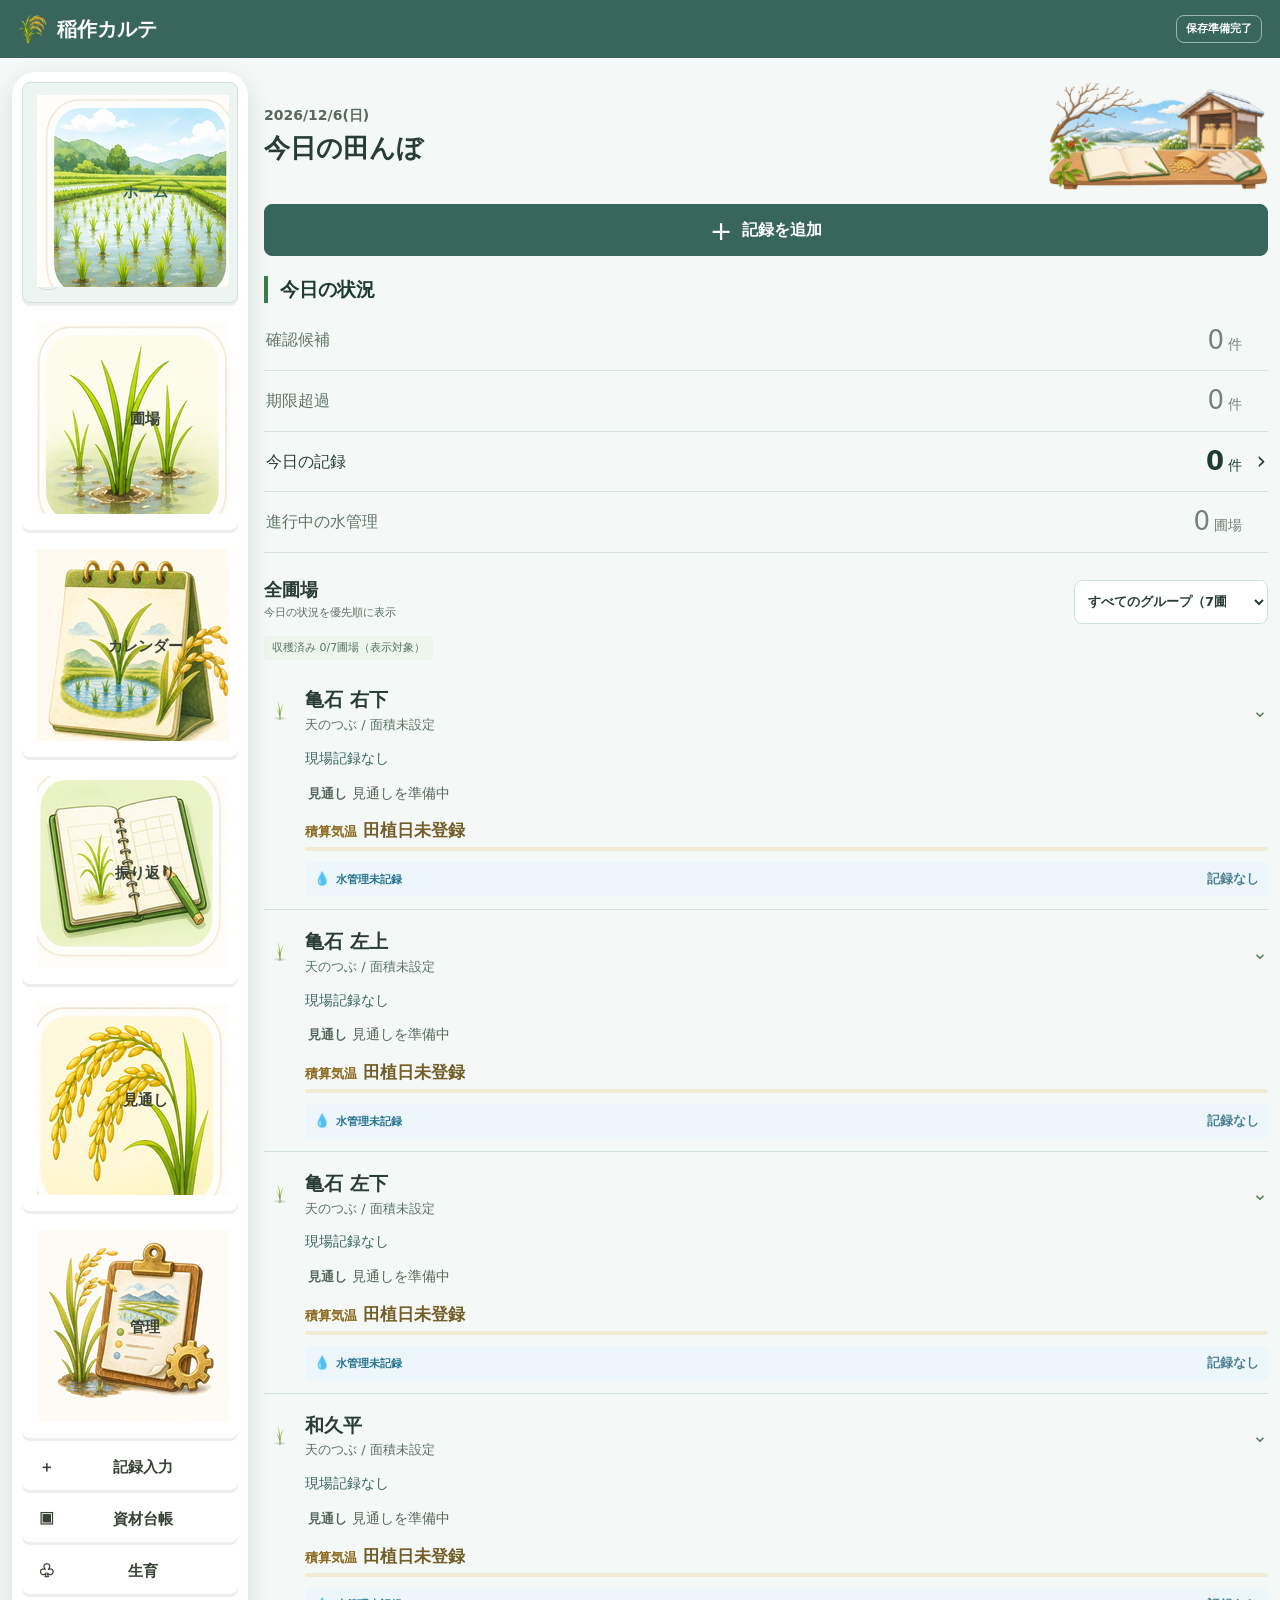
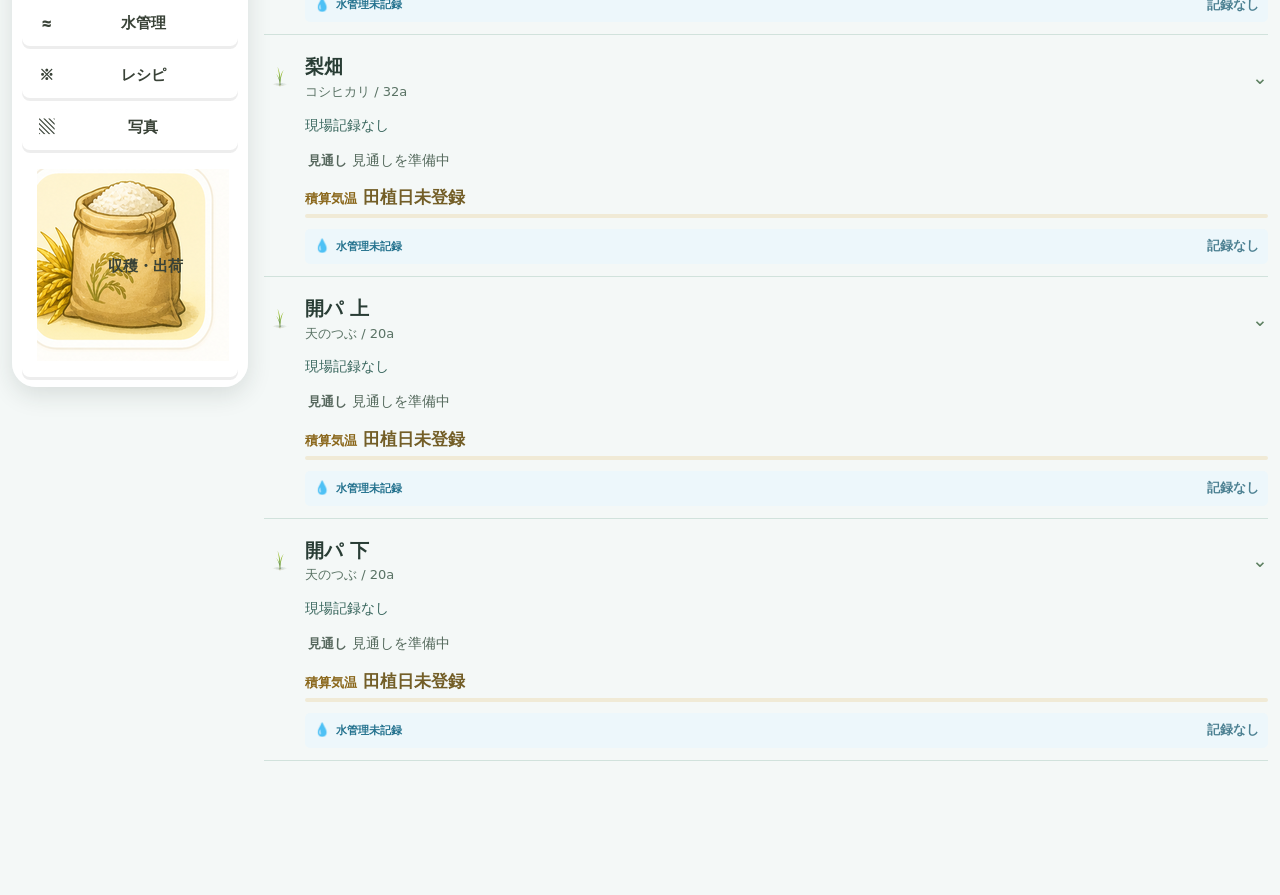
==== commit b8fda2e2: "Unify annual tab headers and comparison alignment" ====
--- a/index.html
+++ b/index.html
@@ -10,30 +10,30 @@
   <meta name="mobile-web-app-capable" content="yes">
   <meta name="apple-mobile-web-app-capable" content="yes">
   <meta name="apple-mobile-web-app-title" content="稲作カルテ">
-  <link rel="manifest" href="manifest.webmanifest?v=20261121_ver329">
+  <link rel="manifest" href="manifest.webmanifest?v=20261124_ver330">
   <link rel="icon" type="image/png" sizes="32x32" href="assets/icons/rice-sun-v1-32.png">
   <link rel="apple-touch-icon" sizes="180x180" href="assets/icons/rice-sun-v1-180.png">
   <title>稲作カルテ</title>
-  <link rel="stylesheet" href="assets/css/app.css?v=20261121_ver329">
-  <link rel="stylesheet" href="assets/css/field-management.css?v=20261121_ver329">
-  <link rel="stylesheet" href="assets/css/pop-shell.css?v=20261121_ver329">
-  <link rel="stylesheet" href="assets/css/home-pop.css?v=20261121_ver329">
-  <link rel="stylesheet" href="assets/css/annual-pop.css?v=20261121_ver329">
-  <link rel="stylesheet" href="assets/css/herbicide-master.css?v=20261121_ver329">
-  <link rel="stylesheet" href="assets/css/material-purchases.css?v=20261121_ver329">
-  <link rel="stylesheet" href="assets/css/field-herbicide.css?v=20261121_ver329">
-  <link rel="stylesheet" href="assets/css/backup-center.css?v=20261121_ver329">
-  <link rel="stylesheet" href="assets/css/materials-ledger.css?v=20261121_ver329">
-  <link rel="stylesheet" href="assets/css/seeder-settings.css?v=20261121_ver329">
-  <link rel="stylesheet" href="assets/css/review-ledger.css?v=20261121_ver329">
-  <link rel="stylesheet" href="assets/css/season-theme.css?v=20261121_ver329">
-  <link rel="stylesheet" href="assets/css/ui-rhythm.css?v=20261121_ver329">
-  <link rel="stylesheet" href="assets/css/annual-review-ui.css?v=20261121_ver329">
-  <link rel="stylesheet" href="assets/css/readable-ledgers.css?v=20261121_ver329">
-  <link rel="stylesheet" href="assets/css/annual-story.css?v=20261121_ver329">
-  <link rel="stylesheet" href="assets/css/review-unified.css?v=20261121_ver329">
-  <link rel="stylesheet" href="assets/css/material-review.css?v=20261121_ver329">
-  <link rel="stylesheet" href="assets/css/annual-reflection.css?v=20261121_ver329">
+  <link rel="stylesheet" href="assets/css/app.css?v=20261124_ver330">
+  <link rel="stylesheet" href="assets/css/field-management.css?v=20261124_ver330">
+  <link rel="stylesheet" href="assets/css/pop-shell.css?v=20261124_ver330">
+  <link rel="stylesheet" href="assets/css/home-pop.css?v=20261124_ver330">
+  <link rel="stylesheet" href="assets/css/annual-pop.css?v=20261124_ver330">
+  <link rel="stylesheet" href="assets/css/herbicide-master.css?v=20261124_ver330">
+  <link rel="stylesheet" href="assets/css/material-purchases.css?v=20261124_ver330">
+  <link rel="stylesheet" href="assets/css/field-herbicide.css?v=20261124_ver330">
+  <link rel="stylesheet" href="assets/css/backup-center.css?v=20261124_ver330">
+  <link rel="stylesheet" href="assets/css/materials-ledger.css?v=20261124_ver330">
+  <link rel="stylesheet" href="assets/css/seeder-settings.css?v=20261124_ver330">
+  <link rel="stylesheet" href="assets/css/review-ledger.css?v=20261124_ver330">
+  <link rel="stylesheet" href="assets/css/season-theme.css?v=20261124_ver330">
+  <link rel="stylesheet" href="assets/css/ui-rhythm.css?v=20261124_ver330">
+  <link rel="stylesheet" href="assets/css/annual-review-ui.css?v=20261124_ver330">
+  <link rel="stylesheet" href="assets/css/readable-ledgers.css?v=20261124_ver330">
+  <link rel="stylesheet" href="assets/css/annual-story.css?v=20261124_ver330">
+  <link rel="stylesheet" href="assets/css/review-unified.css?v=20261124_ver330">
+  <link rel="stylesheet" href="assets/css/material-review.css?v=20261124_ver330">
+  <link rel="stylesheet" href="assets/css/annual-reflection.css?v=20261124_ver330">
   <style>
     #storageBootFailure[hidden] { display: none !important; }
     #storageBootFailure { position: fixed; inset: 0; z-index: 2147483647; display: grid; align-content: center; background: #f7faf7; color: #243b2d; padding: 24px; }
@@ -908,17 +908,17 @@
 
   <div id="toast" class="toast hidden" role="status"></div>
 
-  <script src="assets/js/core/utils.js?v=20261121_ver329"></script>
-  <script src="assets/js/core/material-quantities.js?v=20261121_ver329"></script>
-  <script src="assets/js/core/schema.js?v=20261121_ver329"></script>
-  <script src="assets/js/core/storage.js?v=20261121_ver329"></script>
-  <script src="assets/js/core/backup-export.js?v=20261121_ver329"></script>
+  <script src="assets/js/core/utils.js?v=20261124_ver330"></script>
+  <script src="assets/js/core/material-quantities.js?v=20261124_ver330"></script>
+  <script src="assets/js/core/schema.js?v=20261124_ver330"></script>
+  <script src="assets/js/core/storage.js?v=20261124_ver330"></script>
+  <script src="assets/js/core/backup-export.js?v=20261124_ver330"></script>
   <section id="storageBootFailure" hidden role="alert" aria-labelledby="storageBootFailureTitle">
     <div><h1 id="storageBootFailureTitle">保存データを読み込めませんでした</h1><p>データを上書きせず、起動を停止しました。保存領域の状態を確認してから再読み込みしてください。</p><button id="storageBootReload" type="button">再読み込み</button></div>
   </section>
-  <script src="assets/js/core/state.js?v=20261121_ver329"></script>
-  <script src="assets/js/core/harvest-ledger.js?v=20261121_ver329"></script>
-  <script src="assets/js/core/cultivation.js?v=20261121_ver329"></script>
+  <script src="assets/js/core/state.js?v=20261124_ver330"></script>
+  <script src="assets/js/core/harvest-ledger.js?v=20261124_ver330"></script>
+  <script src="assets/js/core/cultivation.js?v=20261124_ver330"></script>
   <script id="storageBootGuard">
     (function () {
       "use strict";
@@ -949,52 +949,52 @@
       if (reload && typeof reload.focus === "function") reload.focus();
     })();
   </script>
-  <script src="assets/js/core/herbicide.js?v=20261121_ver329"></script>
-  <script src="assets/js/core/material-purchases.js?v=20261121_ver329"></script>
-  <script src="assets/js/core/material-stock.js?v=20261121_ver329"></script>
-  <script src="assets/js/core/material-insights.js?v=20261121_ver329"></script>
-  <script src="assets/js/core/material-planning.js?v=20261121_ver329"></script>
-  <script src="assets/js/core/seeder-settings.js?v=20261121_ver329"></script>
-  <script src="assets/js/core/agro.js?v=20261121_ver329"></script>
-  <script src="assets/js/core/outlook.js?v=20261121_ver329"></script>
-  <script src="assets/js/core/record-actions.js?v=20261121_ver329"></script>
-  <script src="assets/js/core/calendar.js?v=20261121_ver329"></script>
-  <script src="assets/js/core/alerts.js?v=20261121_ver329"></script>
-  <script src="assets/js/core/weather.js?v=20261121_ver329"></script>
-  <script src="assets/js/core/harvest-weather.js?v=20261121_ver329"></script>
-  <script src="assets/js/core/navigation.js?v=20261121_ver329"></script>
-  <script src="assets/js/core/pwa.js?v=20261121_ver329"></script>
-  <script src="assets/js/ui/season-art.js?v=20261121_ver329"></script>
-  <script src="assets/js/screens/home.js?v=20261121_ver329"></script>
-  <script src="assets/js/screens/calendar.js?v=20261121_ver329"></script>
-  <script src="assets/js/screens/bottom-sheet.js?v=20261121_ver329"></script>
-  <script src="assets/js/screens/recipes.js?v=20261121_ver329"></script>
-  <script src="assets/js/screens/fields.js?v=20261121_ver329"></script>
-  <script src="assets/js/screens/field-work.js?v=20261121_ver329"></script>
-  <script src="assets/js/screens/fertilizer.js?v=20261121_ver329"></script>
-  <script src="assets/js/screens/growth.js?v=20261121_ver329"></script>
-  <script src="assets/js/screens/dry-period.js?v=20261121_ver329"></script>
-  <script src="assets/js/screens/irrigation.js?v=20261121_ver329"></script>
-  <script src="assets/js/screens/photos.js?v=20261121_ver329"></script>
-  <script src="assets/js/screens/other-work.js?v=20261121_ver329"></script>
-  <script src="assets/js/screens/herbicide.js?v=20261121_ver329"></script>
-  <link rel="stylesheet" href="assets/css/harvest-reflection.css?v=20261121_ver329">
-  <script src="assets/js/core/harvest-review.js?v=20261121_ver329"></script>
-  <script src="assets/js/ui/material-review.js?v=20261121_ver329"></script>
-  <script src="assets/js/screens/annual.js?v=20261121_ver329"></script>
-  <script src="assets/js/screens/materials.js?v=20261121_ver329"></script>
-  <script src="assets/js/screens/results.js?v=20261121_ver329"></script>
-  <script src="assets/js/screens/harvest-performance.js?v=20261121_ver329"></script>
-  <script src="assets/js/screens/notices.js?v=20261121_ver329"></script>
-  <script src="assets/js/screens/outlook.js?v=20261121_ver329"></script>
-  <script src="assets/js/screens/machines.js?v=20261121_ver329"></script>
-  <script src="assets/js/screens/tractor-settings.js?v=20261121_ver329"></script>
-  <script src="assets/js/screens/transplanter-settings.js?v=20261121_ver329"></script>
-  <script src="assets/js/screens/seeder-settings.js?v=20261121_ver329"></script>
-  <script src="assets/js/screens/data.js?v=20261121_ver329"></script>
-  <script src="assets/js/screens/shipments.js?v=20261121_ver329"></script>
-  <script src="assets/js/screens/harvest-ledger.js?v=20261121_ver329"></script>
-  <script src="assets/js/ui/season-theme.js?v=20261121_ver329"></script>
-  <script src="assets/js/app.js?v=20261121_ver329"></script>
+  <script src="assets/js/core/herbicide.js?v=20261124_ver330"></script>
+  <script src="assets/js/core/material-purchases.js?v=20261124_ver330"></script>
+  <script src="assets/js/core/material-stock.js?v=20261124_ver330"></script>
+  <script src="assets/js/core/material-insights.js?v=20261124_ver330"></script>
+  <script src="assets/js/core/material-planning.js?v=20261124_ver330"></script>
+  <script src="assets/js/core/seeder-settings.js?v=20261124_ver330"></script>
+  <script src="assets/js/core/agro.js?v=20261124_ver330"></script>
+  <script src="assets/js/core/outlook.js?v=20261124_ver330"></script>
+  <script src="assets/js/core/record-actions.js?v=20261124_ver330"></script>
+  <script src="assets/js/core/calendar.js?v=20261124_ver330"></script>
+  <script src="assets/js/core/alerts.js?v=20261124_ver330"></script>
+  <script src="assets/js/core/weather.js?v=20261124_ver330"></script>
+  <script src="assets/js/core/harvest-weather.js?v=20261124_ver330"></script>
+  <script src="assets/js/core/navigation.js?v=20261124_ver330"></script>
+  <script src="assets/js/core/pwa.js?v=20261124_ver330"></script>
+  <script src="assets/js/ui/season-art.js?v=20261124_ver330"></script>
+  <script src="assets/js/screens/home.js?v=20261124_ver330"></script>
+  <script src="assets/js/screens/calendar.js?v=20261124_ver330"></script>
+  <script src="assets/js/screens/bottom-sheet.js?v=20261124_ver330"></script>
+  <script src="assets/js/screens/recipes.js?v=20261124_ver330"></script>
+  <script src="assets/js/screens/fields.js?v=20261124_ver330"></script>
+  <script src="assets/js/screens/field-work.js?v=20261124_ver330"></script>
+  <script src="assets/js/screens/fertilizer.js?v=20261124_ver330"></script>
+  <script src="assets/js/screens/growth.js?v=20261124_ver330"></script>
+  <script src="assets/js/screens/dry-period.js?v=20261124_ver330"></script>
+  <script src="assets/js/screens/irrigation.js?v=20261124_ver330"></script>
+  <script src="assets/js/screens/photos.js?v=20261124_ver330"></script>
+  <script src="assets/js/screens/other-work.js?v=20261124_ver330"></script>
+  <script src="assets/js/screens/herbicide.js?v=20261124_ver330"></script>
+  <link rel="stylesheet" href="assets/css/harvest-reflection.css?v=20261124_ver330">
+  <script src="assets/js/core/harvest-review.js?v=20261124_ver330"></script>
+  <script src="assets/js/ui/material-review.js?v=20261124_ver330"></script>
+  <script src="assets/js/screens/annual.js?v=20261124_ver330"></script>
+  <script src="assets/js/screens/materials.js?v=20261124_ver330"></script>
+  <script src="assets/js/screens/results.js?v=20261124_ver330"></script>
+  <script src="assets/js/screens/harvest-performance.js?v=20261124_ver330"></script>
+  <script src="assets/js/screens/notices.js?v=20261124_ver330"></script>
+  <script src="assets/js/screens/outlook.js?v=20261124_ver330"></script>
+  <script src="assets/js/screens/machines.js?v=20261124_ver330"></script>
+  <script src="assets/js/screens/tractor-settings.js?v=20261124_ver330"></script>
+  <script src="assets/js/screens/transplanter-settings.js?v=20261124_ver330"></script>
+  <script src="assets/js/screens/seeder-settings.js?v=20261124_ver330"></script>
+  <script src="assets/js/screens/data.js?v=20261124_ver330"></script>
+  <script src="assets/js/screens/shipments.js?v=20261124_ver330"></script>
+  <script src="assets/js/screens/harvest-ledger.js?v=20261124_ver330"></script>
+  <script src="assets/js/ui/season-theme.js?v=20261124_ver330"></script>
+  <script src="assets/js/app.js?v=20261124_ver330"></script>
 </body>
 </html>
--- a/assets/css/annual-reflection.css
+++ b/assets/css/annual-reflection.css
@@ -20,8 +20,8 @@
 #screen-annual .annual-hub-nav button { min-width: 0; min-height: 48px; margin: 0; padding: 10px 3px; border: 0; border-right: 1px solid #c4d8bf; border-radius: 0; background: #f7fbf4; color: var(--reflection-green); font-family: var(--reflection-control-font); font-size: 14px; font-weight: 700; line-height: 1.5; box-shadow: none; }
 #screen-annual .annual-hub-nav button:last-child { border-right: 0; }
 #screen-annual .annual-hub-nav button.active { color: #fff; background: #116b40; }
-#screen-annual :is(.annual-field-picker,.annual-hub-compare,.annual-work-archive) > .section-title { margin: 18px 0; padding-left: 12px; border-left: 5px solid #64a42d; }
-#screen-annual :is(.annual-field-picker,.annual-hub-compare,.annual-work-archive) > .section-title h3 { font-size: 21px; line-height: 1.5; color: #173e29; }
+#screen-annual .annual-work-archive > .section-title { margin: 18px 0; padding-left: 12px; border-left: 5px solid #64a42d; }
+#screen-annual .annual-work-archive > .section-title h3 { font-size: 21px; line-height: 1.5; color: #173e29; }
 #screen-annual .annual-field-pick-card { border: 1px solid #c6d9be; border-radius: 8px; background: #fff; box-shadow: none; overflow: hidden; }
 #screen-annual .annual-field-pick-card .annual-field-pick-open { display: grid !important; grid-template-columns: 70px minmax(0,1fr) !important; align-items: center; padding: 16px 12px; background: #fff; box-shadow: none; gap: 12px; text-align: left !important; }
 #screen-annual .annual-field-plant { flex-shrink: 0; width: 70px; height: 90px; }
@@ -139,6 +139,17 @@
   overflow-wrap: anywhere;
 }
 #screen-annual .annual-compare-highlight > * + * { border-left: 1px solid var(--highlight-edge); }
+#screen-annual .annual-compare-highlight > div {
+  display: grid;
+  grid-template-rows: minmax(22.5px, auto) minmax(31.5px, auto);
+  align-content: start;
+  align-items: start;
+}
+@supports (grid-template-rows: subgrid) {
+  #screen-annual .annual-compare-highlight { grid-template-rows: minmax(22.5px, auto) minmax(31.5px, auto); }
+  #screen-annual .annual-compare-highlight > div { grid-row: span 2; grid-template-rows: subgrid; }
+  #screen-annual .annual-compare-highlight > div > * { align-self: baseline; }
+}
 #screen-annual .annual-compare-highlight b { font-size: 15px; font-weight: 700; }
 #screen-annual .annual-compare-highlight > div > :is(span,strong) { display: block; }
 #screen-annual .annual-compare-highlight > div > span { font-size: 12px; }
@@ -200,8 +211,7 @@
   --compare-rule: #d6dfd2;
   --compare-paper: #fbf8ef;
 }
-#screen-annual :is(.annual-hub-compare > .section-title h3,
-  .annual-compare-experience .annual-compare-experience-head h3,
+#screen-annual :is(.annual-compare-experience .annual-compare-experience-head h3,
   .annual-compare-experience :is(.annual-compare-section-head h4, .annual-compare-handoff-title)) {
   font-family: var(--reflection-heading-font);
   font-weight: 600;
@@ -218,9 +228,6 @@
   .annual-compare-record > span:first-child) {
   font-family: var(--reflection-date-font);
   font-variant-numeric: lining-nums tabular-nums;
-}
-#screen-annual .annual-hub-compare > .section-title {
-  border-left-color: #9da877;
 }
 #screen-annual :is(.annual-hub-compare, .annual-compare-experience) .annual-compare-year-pair,
 #screen-annual .annual-hub-compare .annual-hub-compare-card {
@@ -372,46 +379,53 @@
 #screen-annual .annual-field-card-art img { width: 100%; height: 100%; object-fit: contain; object-position: center bottom; mix-blend-mode: multiply; opacity: .94; mask-image: radial-gradient(ellipse farthest-side at 50% 43%, #000 52%, rgba(0,0,0,.88) 77%, transparent 100%); }
 
 #screen-annual .annual-field-picker { --field-picker-ink: #274534; }
-#screen-annual .annual-field-picker > .annual-fields-art-head {
+#screen-annual .annual-hub-panel .annual-tab-art-head {
   display: grid;
-  grid-template-columns: minmax(0, 1fr) min(44%, 156px);
+  grid-template-columns: minmax(0, 1fr) min(46%, 168px);
   align-items: center;
   gap: 8px;
-  min-height: 88px;
+  min-height: 100px;
   margin: 0 0 10px;
-  padding: 8px 12px;
+  padding: 8px 14px;
   border: 0;
   border-bottom: 1px solid #cfbd85;
   background: #fbf8ef;
-  color: var(--field-picker-ink);
+  color: #274534;
   text-align: left;
 }
-#screen-annual .annual-field-picker > .annual-fields-art-head > :not(img) {
-  min-width: 0;
-  overflow-wrap: anywhere;
-}
-#screen-annual .annual-field-picker > :is(.annual-fields-art-head, .section-title) h3 {
+#screen-annual .annual-hub-panel .annual-tab-art-head > div {
+  min-width: 0;
+  overflow-wrap: anywhere;
+}
+#screen-annual .annual-hub-panel .annual-tab-art-head h3 {
   margin: 0;
+  color: #274534;
   font-family: var(--reflection-heading-font);
-  font-size: 21px;
+  font-size: 24px;
   font-weight: 600;
-  line-height: 1.45;
+  line-height: 1.4;
   letter-spacing: 0;
 }
-#screen-annual .annual-field-picker .annual-fields-art-head :is(p, small, span) {
-  display: block;
-  margin: 3px 0 0;
+#screen-annual .annual-hub-panel .annual-tab-year {
+  display: inline-block;
+  margin: 7px 0 0;
+  padding: 2px 8px;
+  border-radius: 4px;
+  background: #e9d595;
+  color: #523e13;
   font-family: var(--reflection-control-font);
   font-size: 13px;
+  font-weight: 600;
   line-height: 1.5;
 }
-#screen-annual .annual-field-picker .annual-fields-art-head > img {
+#screen-annual .annual-hub-panel .annual-tab-art-head > img {
   display: block;
   grid-column: 2;
   grid-row: 1;
   width: 100%;
-  height: 72px;
+  height: 80px;
   object-fit: contain;
+  object-position: right center;
   mix-blend-mode: multiply;
   mask-image: radial-gradient(ellipse farthest-side at 52% 46%, #000 56%, #000d 76%, transparent 100%),
     linear-gradient(to bottom, #000 74%, transparent);
@@ -445,7 +459,7 @@
 }
 
 /* Keep the subject readable while softening the paper edge and foreground. */
-#screen-annual :is(.annual-field-card-art img,.annual-hub-compare-thumb img,.annual-compare-experience-head img,.annual-work-heading img,.annual-harvest-entry > img,.annual-card-rice img,.annual-status-summary-image img,.mr-entry-art,.mr-result-art,.mr-material-entry img) {
+#screen-annual :is(.annual-field-card-art img,.annual-hub-compare-thumb img,.annual-compare-experience-head img,.annual-harvest-entry > img,.annual-card-rice img,.annual-status-summary-image img,.mr-entry-art,.mr-result-art,.mr-material-entry img) {
   mix-blend-mode: multiply;
   mask-image: radial-gradient(ellipse farthest-side at 52% 45%, #000 57%, rgba(0,0,0,.9) 77%, transparent 100%), linear-gradient(to bottom, #000 76%, transparent);
   mask-composite: intersect;
@@ -470,34 +484,6 @@
   --work-leaf: #edf4e9;
   --work-paper: #fbf7e9;
   --work-gold: #c5a45d;
-}
-#screen-annual [data-annual-hub-panel="work"] > .annual-work-heading {
-  display: grid;
-  grid-template-columns: minmax(0,1fr) min(38%,136px);
-  align-items: center;
-  gap: 10px;
-  min-height: 84px;
-  margin: 0 0 10px;
-  padding: 6px 12px;
-  border-bottom: 1px solid var(--work-gold);
-  background: var(--work-paper);
-}
-#screen-annual [data-annual-hub-panel="work"] .annual-work-heading h3 {
-  margin: 0;
-  color: var(--work-ink);
-  font-family: var(--reflection-heading-font);
-  font-size: 24px;
-  font-weight: 600;
-  line-height: 1.4;
-  overflow-wrap: anywhere;
-}
-#screen-annual [data-annual-hub-panel="work"] .annual-work-heading img {
-  display: block;
-  width: 100%;
-  height: 72px;
-  object-fit: contain;
-  object-position: right center;
-  mix-blend-mode: multiply;
 }
 #screen-annual [data-annual-hub-panel="work"] > .annual-shipment-entry {
   min-height: 52px;
@@ -584,41 +570,6 @@
 }
 
 /* Keep the watercolor and the title in separate columns. */
-#screen-annual [data-annual-hub-panel="work"] > .annual-work-heading {
-  position: relative;
-  isolation: isolate;
-  grid-template-columns: minmax(0, 1fr);
-  min-height: 112px;
-  padding: 12px 54% 12px 14px;
-  background: #fbf7e8;
-  overflow: hidden;
-}
-#screen-annual [data-annual-hub-panel="work"] .annual-work-heading > img {
-  position: absolute;
-  z-index: -1;
-  inset: 0 0 0 auto;
-  width: 60%;
-  height: 100%;
-  object-fit: cover;
-  object-position: right center;
-  mask-image: linear-gradient(to right, transparent, #000 26%), linear-gradient(to bottom, #000 73%, transparent);
-}
-#screen-annual [data-annual-hub-panel="work"] .annual-work-heading > div {
-  min-width: 0;
-  overflow-wrap: anywhere;
-}
-#screen-annual [data-annual-hub-panel="work"] .annual-work-heading > div > :is(p,small,span) {
-  display: inline-block;
-  margin: 7px 0 0;
-  padding: 2px 8px;
-  border-radius: 4px;
-  background: #e9d595;
-  color: #523e13;
-  font-family: var(--reflection-control-font);
-  font-weight: 600;
-  font-size: 13px;
-  line-height: 1.5;
-}
 
 #screen-annual [data-annual-hub-panel="work"] .annual-usage-group {
   min-width: 0;
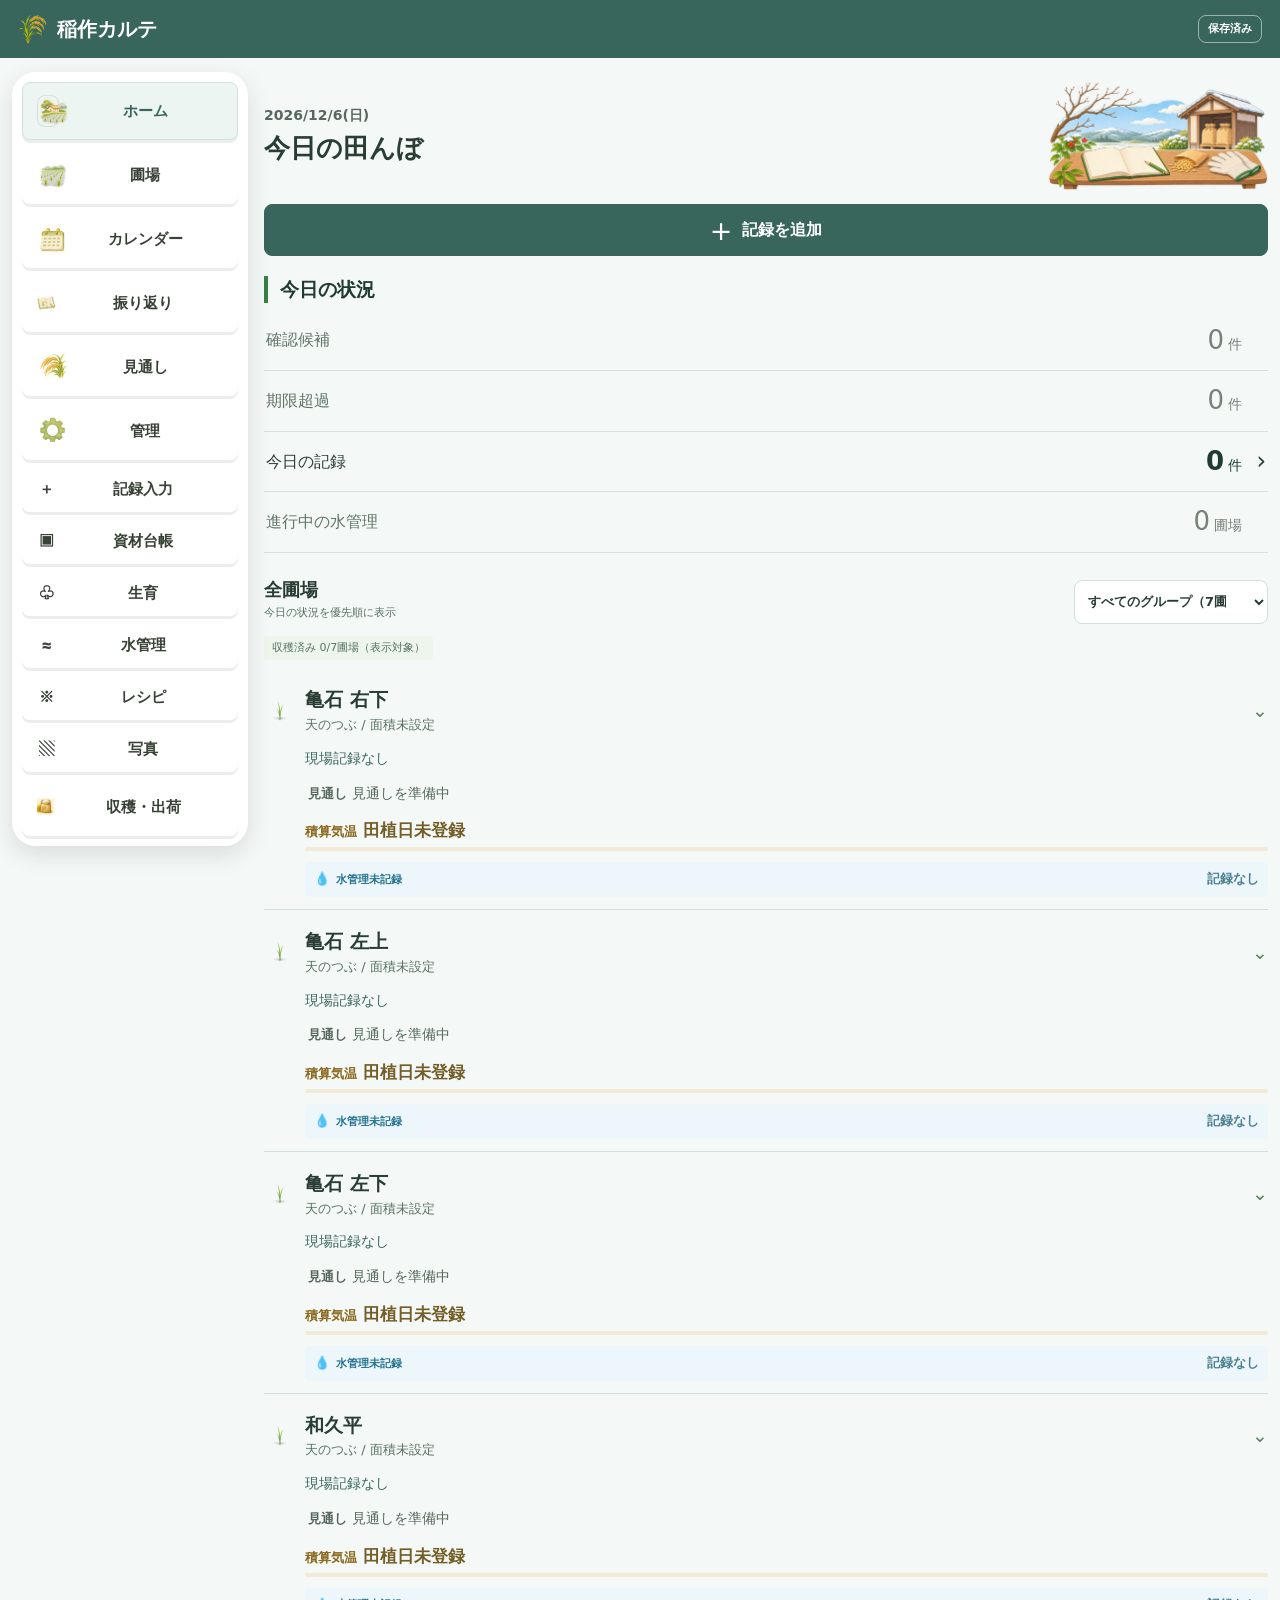
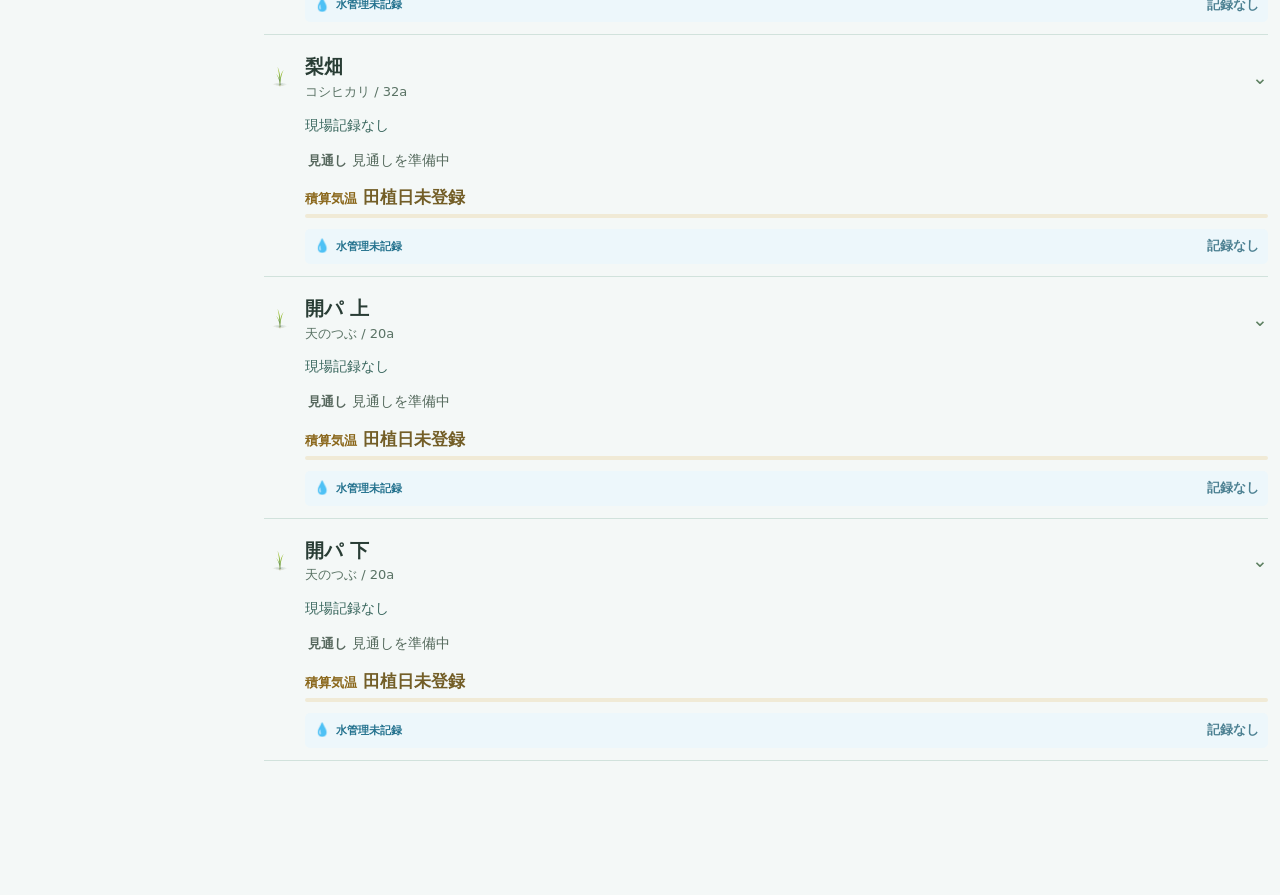
==== commit c933d4d0: "Apply compact watercolor field cards and unified navigation" ====
--- a/index.html
+++ b/index.html
@@ -10,30 +10,31 @@
   <meta name="mobile-web-app-capable" content="yes">
   <meta name="apple-mobile-web-app-capable" content="yes">
   <meta name="apple-mobile-web-app-title" content="稲作カルテ">
-  <link rel="manifest" href="manifest.webmanifest?v=20261124_ver330">
+  <link rel="manifest" href="manifest.webmanifest?v=20261124_ver331">
   <link rel="icon" type="image/png" sizes="32x32" href="assets/icons/rice-sun-v1-32.png">
   <link rel="apple-touch-icon" sizes="180x180" href="assets/icons/rice-sun-v1-180.png">
   <title>稲作カルテ</title>
-  <link rel="stylesheet" href="assets/css/app.css?v=20261124_ver330">
-  <link rel="stylesheet" href="assets/css/field-management.css?v=20261124_ver330">
-  <link rel="stylesheet" href="assets/css/pop-shell.css?v=20261124_ver330">
-  <link rel="stylesheet" href="assets/css/home-pop.css?v=20261124_ver330">
-  <link rel="stylesheet" href="assets/css/annual-pop.css?v=20261124_ver330">
-  <link rel="stylesheet" href="assets/css/herbicide-master.css?v=20261124_ver330">
-  <link rel="stylesheet" href="assets/css/material-purchases.css?v=20261124_ver330">
-  <link rel="stylesheet" href="assets/css/field-herbicide.css?v=20261124_ver330">
-  <link rel="stylesheet" href="assets/css/backup-center.css?v=20261124_ver330">
-  <link rel="stylesheet" href="assets/css/materials-ledger.css?v=20261124_ver330">
-  <link rel="stylesheet" href="assets/css/seeder-settings.css?v=20261124_ver330">
-  <link rel="stylesheet" href="assets/css/review-ledger.css?v=20261124_ver330">
-  <link rel="stylesheet" href="assets/css/season-theme.css?v=20261124_ver330">
-  <link rel="stylesheet" href="assets/css/ui-rhythm.css?v=20261124_ver330">
-  <link rel="stylesheet" href="assets/css/annual-review-ui.css?v=20261124_ver330">
-  <link rel="stylesheet" href="assets/css/readable-ledgers.css?v=20261124_ver330">
-  <link rel="stylesheet" href="assets/css/annual-story.css?v=20261124_ver330">
-  <link rel="stylesheet" href="assets/css/review-unified.css?v=20261124_ver330">
-  <link rel="stylesheet" href="assets/css/material-review.css?v=20261124_ver330">
-  <link rel="stylesheet" href="assets/css/annual-reflection.css?v=20261124_ver330">
+  <link rel="stylesheet" href="assets/css/app.css?v=20261124_ver331">
+  <link rel="stylesheet" href="assets/css/field-management.css?v=20261124_ver331">
+  <link rel="stylesheet" href="assets/css/pop-shell.css?v=20261124_ver331">
+  <link rel="stylesheet" href="assets/css/home-pop.css?v=20261124_ver331">
+  <link rel="stylesheet" href="assets/css/annual-pop.css?v=20261124_ver331">
+  <link rel="stylesheet" href="assets/css/herbicide-master.css?v=20261124_ver331">
+  <link rel="stylesheet" href="assets/css/material-purchases.css?v=20261124_ver331">
+  <link rel="stylesheet" href="assets/css/field-herbicide.css?v=20261124_ver331">
+  <link rel="stylesheet" href="assets/css/backup-center.css?v=20261124_ver331">
+  <link rel="stylesheet" href="assets/css/materials-ledger.css?v=20261124_ver331">
+  <link rel="stylesheet" href="assets/css/seeder-settings.css?v=20261124_ver331">
+  <link rel="stylesheet" href="assets/css/review-ledger.css?v=20261124_ver331">
+  <link rel="stylesheet" href="assets/css/season-theme.css?v=20261124_ver331">
+  <link rel="stylesheet" href="assets/css/ui-rhythm.css?v=20261124_ver331">
+  <link rel="stylesheet" href="assets/css/annual-review-ui.css?v=20261124_ver331">
+  <link rel="stylesheet" href="assets/css/readable-ledgers.css?v=20261124_ver331">
+  <link rel="stylesheet" href="assets/css/annual-story.css?v=20261124_ver331">
+  <link rel="stylesheet" href="assets/css/review-unified.css?v=20261124_ver331">
+  <link rel="stylesheet" href="assets/css/material-review.css?v=20261124_ver331">
+  <link rel="stylesheet" href="assets/css/annual-reflection.css?v=20261124_ver331">
+  <link rel="stylesheet" href="assets/css/field-watercolor.css?v=20261124_ver331">
   <style>
     #storageBootFailure[hidden] { display: none !important; }
     #storageBootFailure { position: fixed; inset: 0; z-index: 2147483647; display: grid; align-content: center; background: #f7faf7; color: #243b2d; padding: 24px; }
@@ -80,12 +81,12 @@
 
   <div class="app-shell">
     <nav class="side-nav" aria-label="画面切替">
-      <button class="nav-item active" data-screen="home"><span class="nav-icon"><img src="assets/images/light-icons/paddy-field.png" alt="" aria-hidden="true"></span><span class="nav-label">ホーム</span></button>
-      <button class="nav-item" data-screen="fields"><span class="nav-icon"><img src="assets/images/light-icons/rice-clump.png" alt="" aria-hidden="true"></span><span class="nav-label">圃場</span></button>
-      <button class="nav-item" data-screen="calendar"><span class="nav-icon"><img src="assets/images/light-icons/farm-calendar.png" alt="" aria-hidden="true"></span><span class="nav-label">カレンダー</span></button>
-      <button class="nav-item" data-screen="annual"><span class="nav-icon"><img src="assets/images/light-icons/karte-notebook.png" alt="" aria-hidden="true"></span><span class="nav-label">振り返り</span></button>
-      <button class="nav-item" data-screen="outlook"><span class="nav-icon"><img src="assets/images/light-icons/rice-panicle.png" alt="" aria-hidden="true"></span><span class="nav-label">見通し</span></button>
-      <button class="nav-item" data-screen="data"><span class="nav-icon"><img src="assets/images/light-icons/farm-masters.png" alt="" aria-hidden="true"></span><span class="nav-label">設定</span></button>
+      <button class="nav-item active" data-screen="home"><span class="nav-icon"><span class="nav-watercolor" aria-hidden="true"></span></span><span class="nav-label">ホーム</span></button>
+      <button class="nav-item" data-screen="fields"><span class="nav-icon"><span class="nav-watercolor" aria-hidden="true"></span></span><span class="nav-label">圃場</span></button>
+      <button class="nav-item" data-screen="calendar"><span class="nav-icon"><span class="nav-watercolor" aria-hidden="true"></span></span><span class="nav-label">カレンダー</span></button>
+      <button class="nav-item" data-screen="annual"><span class="nav-icon"><img src="assets/images/ui-pop/reflection-notebook-watercolor.png" alt="" aria-hidden="true"></span><span class="nav-label">振り返り</span></button>
+      <button class="nav-item" data-screen="outlook"><span class="nav-icon"><span class="nav-watercolor" aria-hidden="true"></span></span><span class="nav-label">見通し</span></button>
+      <button class="nav-item" data-screen="data"><span class="nav-icon"><span class="nav-watercolor" aria-hidden="true"></span></span><span class="nav-label">設定</span></button>
       <button class="nav-item" data-screen="field-work"><span class="nav-icon">＋</span><span class="nav-label">記録入力</span></button>
       <button class="nav-item" data-screen="materials"><span class="nav-icon">▣</span><span class="nav-label">資材台帳</span></button>
       <button class="nav-item" data-screen="growth"><span class="nav-icon">♧</span><span class="nav-label">生育</span></button>
@@ -908,17 +909,17 @@
 
   <div id="toast" class="toast hidden" role="status"></div>
 
-  <script src="assets/js/core/utils.js?v=20261124_ver330"></script>
-  <script src="assets/js/core/material-quantities.js?v=20261124_ver330"></script>
-  <script src="assets/js/core/schema.js?v=20261124_ver330"></script>
-  <script src="assets/js/core/storage.js?v=20261124_ver330"></script>
-  <script src="assets/js/core/backup-export.js?v=20261124_ver330"></script>
+  <script src="assets/js/core/utils.js?v=20261124_ver331"></script>
+  <script src="assets/js/core/material-quantities.js?v=20261124_ver331"></script>
+  <script src="assets/js/core/schema.js?v=20261124_ver331"></script>
+  <script src="assets/js/core/storage.js?v=20261124_ver331"></script>
+  <script src="assets/js/core/backup-export.js?v=20261124_ver331"></script>
   <section id="storageBootFailure" hidden role="alert" aria-labelledby="storageBootFailureTitle">
     <div><h1 id="storageBootFailureTitle">保存データを読み込めませんでした</h1><p>データを上書きせず、起動を停止しました。保存領域の状態を確認してから再読み込みしてください。</p><button id="storageBootReload" type="button">再読み込み</button></div>
   </section>
-  <script src="assets/js/core/state.js?v=20261124_ver330"></script>
-  <script src="assets/js/core/harvest-ledger.js?v=20261124_ver330"></script>
-  <script src="assets/js/core/cultivation.js?v=20261124_ver330"></script>
+  <script src="assets/js/core/state.js?v=20261124_ver331"></script>
+  <script src="assets/js/core/harvest-ledger.js?v=20261124_ver331"></script>
+  <script src="assets/js/core/cultivation.js?v=20261124_ver331"></script>
   <script id="storageBootGuard">
     (function () {
       "use strict";
@@ -949,52 +950,52 @@
       if (reload && typeof reload.focus === "function") reload.focus();
     })();
   </script>
-  <script src="assets/js/core/herbicide.js?v=20261124_ver330"></script>
-  <script src="assets/js/core/material-purchases.js?v=20261124_ver330"></script>
-  <script src="assets/js/core/material-stock.js?v=20261124_ver330"></script>
-  <script src="assets/js/core/material-insights.js?v=20261124_ver330"></script>
-  <script src="assets/js/core/material-planning.js?v=20261124_ver330"></script>
-  <script src="assets/js/core/seeder-settings.js?v=20261124_ver330"></script>
-  <script src="assets/js/core/agro.js?v=20261124_ver330"></script>
-  <script src="assets/js/core/outlook.js?v=20261124_ver330"></script>
-  <script src="assets/js/core/record-actions.js?v=20261124_ver330"></script>
-  <script src="assets/js/core/calendar.js?v=20261124_ver330"></script>
-  <script src="assets/js/core/alerts.js?v=20261124_ver330"></script>
-  <script src="assets/js/core/weather.js?v=20261124_ver330"></script>
-  <script src="assets/js/core/harvest-weather.js?v=20261124_ver330"></script>
-  <script src="assets/js/core/navigation.js?v=20261124_ver330"></script>
-  <script src="assets/js/core/pwa.js?v=20261124_ver330"></script>
-  <script src="assets/js/ui/season-art.js?v=20261124_ver330"></script>
-  <script src="assets/js/screens/home.js?v=20261124_ver330"></script>
-  <script src="assets/js/screens/calendar.js?v=20261124_ver330"></script>
-  <script src="assets/js/screens/bottom-sheet.js?v=20261124_ver330"></script>
-  <script src="assets/js/screens/recipes.js?v=20261124_ver330"></script>
-  <script src="assets/js/screens/fields.js?v=20261124_ver330"></script>
-  <script src="assets/js/screens/field-work.js?v=20261124_ver330"></script>
-  <script src="assets/js/screens/fertilizer.js?v=20261124_ver330"></script>
-  <script src="assets/js/screens/growth.js?v=20261124_ver330"></script>
-  <script src="assets/js/screens/dry-period.js?v=20261124_ver330"></script>
-  <script src="assets/js/screens/irrigation.js?v=20261124_ver330"></script>
-  <script src="assets/js/screens/photos.js?v=20261124_ver330"></script>
-  <script src="assets/js/screens/other-work.js?v=20261124_ver330"></script>
-  <script src="assets/js/screens/herbicide.js?v=20261124_ver330"></script>
-  <link rel="stylesheet" href="assets/css/harvest-reflection.css?v=20261124_ver330">
-  <script src="assets/js/core/harvest-review.js?v=20261124_ver330"></script>
-  <script src="assets/js/ui/material-review.js?v=20261124_ver330"></script>
-  <script src="assets/js/screens/annual.js?v=20261124_ver330"></script>
-  <script src="assets/js/screens/materials.js?v=20261124_ver330"></script>
-  <script src="assets/js/screens/results.js?v=20261124_ver330"></script>
-  <script src="assets/js/screens/harvest-performance.js?v=20261124_ver330"></script>
-  <script src="assets/js/screens/notices.js?v=20261124_ver330"></script>
-  <script src="assets/js/screens/outlook.js?v=20261124_ver330"></script>
-  <script src="assets/js/screens/machines.js?v=20261124_ver330"></script>
-  <script src="assets/js/screens/tractor-settings.js?v=20261124_ver330"></script>
-  <script src="assets/js/screens/transplanter-settings.js?v=20261124_ver330"></script>
-  <script src="assets/js/screens/seeder-settings.js?v=20261124_ver330"></script>
-  <script src="assets/js/screens/data.js?v=20261124_ver330"></script>
-  <script src="assets/js/screens/shipments.js?v=20261124_ver330"></script>
-  <script src="assets/js/screens/harvest-ledger.js?v=20261124_ver330"></script>
-  <script src="assets/js/ui/season-theme.js?v=20261124_ver330"></script>
-  <script src="assets/js/app.js?v=20261124_ver330"></script>
+  <script src="assets/js/core/herbicide.js?v=20261124_ver331"></script>
+  <script src="assets/js/core/material-purchases.js?v=20261124_ver331"></script>
+  <script src="assets/js/core/material-stock.js?v=20261124_ver331"></script>
+  <script src="assets/js/core/material-insights.js?v=20261124_ver331"></script>
+  <script src="assets/js/core/material-planning.js?v=20261124_ver331"></script>
+  <script src="assets/js/core/seeder-settings.js?v=20261124_ver331"></script>
+  <script src="assets/js/core/agro.js?v=20261124_ver331"></script>
+  <script src="assets/js/core/outlook.js?v=20261124_ver331"></script>
+  <script src="assets/js/core/record-actions.js?v=20261124_ver331"></script>
+  <script src="assets/js/core/calendar.js?v=20261124_ver331"></script>
+  <script src="assets/js/core/alerts.js?v=20261124_ver331"></script>
+  <script src="assets/js/core/weather.js?v=20261124_ver331"></script>
+  <script src="assets/js/core/harvest-weather.js?v=20261124_ver331"></script>
+  <script src="assets/js/core/navigation.js?v=20261124_ver331"></script>
+  <script src="assets/js/core/pwa.js?v=20261124_ver331"></script>
+  <script src="assets/js/ui/season-art.js?v=20261124_ver331"></script>
+  <script src="assets/js/screens/home.js?v=20261124_ver331"></script>
+  <script src="assets/js/screens/calendar.js?v=20261124_ver331"></script>
+  <script src="assets/js/screens/bottom-sheet.js?v=20261124_ver331"></script>
+  <script src="assets/js/screens/recipes.js?v=20261124_ver331"></script>
+  <script src="assets/js/screens/fields.js?v=20261124_ver331"></script>
+  <script src="assets/js/screens/field-work.js?v=20261124_ver331"></script>
+  <script src="assets/js/screens/fertilizer.js?v=20261124_ver331"></script>
+  <script src="assets/js/screens/growth.js?v=20261124_ver331"></script>
+  <script src="assets/js/screens/dry-period.js?v=20261124_ver331"></script>
+  <script src="assets/js/screens/irrigation.js?v=20261124_ver331"></script>
+  <script src="assets/js/screens/photos.js?v=20261124_ver331"></script>
+  <script src="assets/js/screens/other-work.js?v=20261124_ver331"></script>
+  <script src="assets/js/screens/herbicide.js?v=20261124_ver331"></script>
+  <link rel="stylesheet" href="assets/css/harvest-reflection.css?v=20261124_ver331">
+  <script src="assets/js/core/harvest-review.js?v=20261124_ver331"></script>
+  <script src="assets/js/ui/material-review.js?v=20261124_ver331"></script>
+  <script src="assets/js/screens/annual.js?v=20261124_ver331"></script>
+  <script src="assets/js/screens/materials.js?v=20261124_ver331"></script>
+  <script src="assets/js/screens/results.js?v=20261124_ver331"></script>
+  <script src="assets/js/screens/harvest-performance.js?v=20261124_ver331"></script>
+  <script src="assets/js/screens/notices.js?v=20261124_ver331"></script>
+  <script src="assets/js/screens/outlook.js?v=20261124_ver331"></script>
+  <script src="assets/js/screens/machines.js?v=20261124_ver331"></script>
+  <script src="assets/js/screens/tractor-settings.js?v=20261124_ver331"></script>
+  <script src="assets/js/screens/transplanter-settings.js?v=20261124_ver331"></script>
+  <script src="assets/js/screens/seeder-settings.js?v=20261124_ver331"></script>
+  <script src="assets/js/screens/data.js?v=20261124_ver331"></script>
+  <script src="assets/js/screens/shipments.js?v=20261124_ver331"></script>
+  <script src="assets/js/screens/harvest-ledger.js?v=20261124_ver331"></script>
+  <script src="assets/js/ui/season-theme.js?v=20261124_ver331"></script>
+  <script src="assets/js/app.js?v=20261124_ver331"></script>
 </body>
 </html>
--- a/assets/css/app.css
+++ b/assets/css/app.css
@@ -12858,53 +12858,6 @@
 .field-hub-groups button[data-field-group-open] small { margin-top: 2px; color: #728071; font-size: 9px; }
 .field-hub-groups button[data-field-group-bulk] { border-left: 1px solid #d6e8d1; padding: 0 8px; color: #27853d; }
 
-.field-hub-cards { display: grid; gap: 9px; }
-
-.field-hub-card {
-  display: grid;
-  grid-template-columns: 54px minmax(0, 1fr) auto;
-  align-items: center;
-  gap: 10px;
-  width: 100%;
-  min-height: 80px;
-  padding: 9px;
-  border: 1px solid #d5e7cf;
-  border-left: 5px solid #58a960;
-  border-radius: 12px;
-  background: linear-gradient(110deg, #f4fbef, #fffefa 63%);
-  box-shadow: 0 3px 9px rgba(53, 76, 52, .06);
-  text-align: left;
-}
-
-.field-hub-card.stage-06 { border-left-color: #3c9ab7; background: linear-gradient(110deg, #eefaff, #fffefa 63%); }
-.field-hub-card.stage-07,
-.field-hub-card.stage-08 { border-left-color: #bf9135; background: linear-gradient(110deg, #fff9e9, #fffefa 63%); }
-
-.field-hub-card-photo,
-.field-hub-card-rice {
-  display: grid;
-  place-items: center;
-  width: 52px;
-  height: 52px;
-  overflow: hidden;
-  border-radius: 10px;
-  background: #eef7e9;
-}
-
-.field-hub-card-photo { object-fit: cover; }
-.field-hub-card-rice img { width: 50px; height: 50px; object-fit: contain; }
-.field-hub-card-main { min-width: 0; }
-.field-hub-card-main b,
-.field-hub-card-main small,
-.field-hub-card-main em { display: block; }
-.field-hub-card-main b { overflow: hidden; color: #173523; font-size: 16px; font-weight: 900; text-overflow: ellipsis; white-space: nowrap; }
-.field-hub-card-main small { margin-top: 2px; color: #647569; font-size: 11px; font-weight: 750; }
-.field-hub-card-main em { overflow: hidden; margin-top: 5px; color: #4e7651; font-size: 10px; font-style: normal; font-weight: 850; text-overflow: ellipsis; white-space: nowrap; }
-.field-hub-stage { padding: 5px 6px; border-radius: 8px; background: #e4f2df; color: #2f8041; text-align: center; }
-.field-hub-stage small,
-.field-hub-stage b { display: block; }
-.field-hub-stage small { font-size: 9px; font-weight: 800; }
-.field-hub-stage b { margin-top: 1px; font-size: 12px; font-weight: 900; white-space: nowrap; }
 
 .field-hub-back {
   display: grid;
--- a/assets/css/pop-shell.css
+++ b/assets/css/pop-shell.css
@@ -55,6 +55,13 @@
 .side-nav .nav-item { transition: background-color .15s ease-out, color .15s ease-out; }
 .side-nav .nav-item:active .nav-icon { transform: scale(.94); }
 .side-nav .nav-icon { transition: transform .12s ease-out; }
+.side-nav .nav-icon img { display: block; width: 32px; height: 32px; max-width: 100%; object-fit: contain; }
+.side-nav .nav-watercolor { display: block; width: 32px; height: 32px; background-image: url("../images/ui-pop/nav-watercolor-approved-20261124.png"); background-size: 300% 200%; background-repeat: no-repeat; }
+.side-nav [data-screen="home"] .nav-watercolor { background-position: 0 0; }
+.side-nav [data-screen="fields"] .nav-watercolor { background-position: 50% 0; }
+.side-nav [data-screen="calendar"] .nav-watercolor { background-position: 100% 0; }
+.side-nav [data-screen="outlook"] .nav-watercolor { background-position: 50% 100%; }
+.side-nav [data-screen="data"] .nav-watercolor { background-position: 100% 100%; }
 body .app-shell .side-nav .nav-item { border-radius: 8px !important; }
 body .app-shell .side-nav .nav-icon { border-radius: 8px !important; }
 @media (prefers-reduced-motion: reduce) {
--- a/assets/css/field-herbicide.css
+++ b/assets/css/field-herbicide.css
@@ -1,14 +1,3 @@
-#screen-fields .field-herbicide-summary { display: grid; gap: 3px; margin-top: 8px; padding-top: 8px; border-top: 1px solid #d9e5d9; min-width: 0; }
-#screen-fields .field-herbicide-summary strong { font-size: 14px; line-height: 1.4; color: #28633f; overflow-wrap: anywhere; }
-#screen-fields .field-herbicide-summary small { white-space: normal; overflow-wrap: anywhere; }
-#screen-fields .field-hub-card > .field-hub-card-secondary { grid-column: 1 / -1; margin-top: 0; }
-#screen-fields .field-hub-card-secondary .field-herbicide-name { font-size: 13px; font-weight: 600; color: #526d59; }
-#screen-fields .field-hub-card { grid-template-columns: 48px minmax(0, 1fr) minmax(76px, 96px); }
-#screen-fields .field-hub-card .field-hub-card-name { font-size: 17px; line-height: 1.45; white-space: normal; overflow-wrap: anywhere; overflow: visible; }
-#screen-fields .field-hub-card .field-hub-card-meta { font-size: 12px; line-height: 1.5; }
-#screen-fields .field-hub-card-current { min-width: 0; }
-#screen-fields .field-hub-card-current small { font-size: 11px; line-height: 1.5; white-space: normal; }
-#screen-fields .field-hub-card-current b { font-size: 14px; line-height: 1.5; white-space: normal; overflow-wrap: anywhere; }
 #screen-fields .field-herbicide-year { display: flex; align-items: center; gap: 12px; margin: 12px 0; font-size: 13px; }
 #screen-fields .field-herbicide-year select { width: auto; min-width: 120px; }
 #screen-fields .field-herbicide-detail { border-block: 1px solid #d9e5d9; padding: 12px 0; }
--- a/assets/css/ui-rhythm.css
+++ b/assets/css/ui-rhythm.css
@@ -88,7 +88,6 @@
 #screen-fields .field-hub-filters :is(input, select) { min-height: 44px; border-radius: 8px; font-size: 14px; }
 #screen-fields .field-hub-groups { gap: 8px; margin-block: 0; }
 #screen-fields .field-hub-groups > div { border-radius: 8px; }
-#screen-fields .field-hub-cards { gap: 12px; }
 #screen-fields .field-hub-settings :is(input:not([type="checkbox"]):not([type="radio"]), select, textarea) { border-radius: 8px; font-size: 16px; line-height: 1.5; min-height: 44px; }
 
 /* Review: preserve all factual content and the single-column yearly flow. */
--- a/assets/css/field-watercolor.css
+++ b/assets/css/field-watercolor.css
@@ -0,0 +1,201 @@
+/* All-fields list only. Artwork sources and field facts are supplied by the renderer. */
+#screen-fields .field-hub-cards { display: grid; gap: 12px; }
+#screen-fields .field-hub-card.field-wc {
+  --field-wc-ink: #173f27;
+  --field-wc-muted: #5b6e59;
+  --field-wc-line: #d5dfcf;
+  --field-wc-mincho: "Yu Mincho", "Hiragino Mincho ProN", "Noto Serif CJK JP", serif;
+  display: grid;
+  grid-template-columns: minmax(0, 1fr) 112px;
+  align-items: center;
+  gap: 8px 12px;
+  min-width: 0;
+  width: 100%;
+  min-height: 80px;
+  padding: 12px;
+  border: 1px solid #bbcdb3;
+  border-left: 3px solid var(--season-accent, #75945e);
+  border-radius: 8px;
+  background: #fffef9;
+  box-shadow: none;
+  color: var(--field-wc-ink);
+  text-align: left;
+  letter-spacing: 0;
+}
+#screen-fields .field-wc .field-hub-card-main {
+  grid-column: 1;
+  grid-row: 1;
+  min-width: 0;
+  border-left: 3px solid #d3ad43;
+  padding-left: 9px;
+}
+#screen-fields .field-wc .field-hub-card-main > :is(b,small,em) { display: block; }
+#screen-fields .field-hub-card.field-wc .field-hub-card-name {
+  color: var(--field-wc-ink);
+  font-family: var(--field-wc-mincho);
+  font-size: 26px;
+  font-weight: 700;
+  line-height: 1.3;
+  white-space: normal;
+  overflow: visible;
+  overflow-wrap: anywhere;
+}
+#screen-fields .field-hub-card.field-wc .field-hub-card-meta {
+  color: #647569;
+  margin-top: 4px;
+  font-size: 13px;
+  font-weight: 500;
+  line-height: 1.6;
+  overflow-wrap: anywhere;
+}
+#screen-fields .field-wc .field-hub-card-use-status {
+  margin-top: 5px;
+  color: #4e7651;
+  font-style: normal;
+  font-size: 11px;
+  font-weight: 500;
+  line-height: 1.5;
+  white-space: normal;
+}
+#screen-fields .field-wc .field-hub-card-rice {
+  display: grid;
+  place-items: center;
+  overflow: hidden;
+  grid-column: 2;
+  grid-row: 1;
+  width: 112px;
+  height: 68px;
+  padding: 0;
+  border: 0;
+  border-radius: 0;
+  background: transparent;
+}
+#screen-fields .field-wc .field-hub-card-rice img {
+  display: block;
+  width: 112px;
+  height: 68px;
+  object-fit: cover;
+  filter: none;
+  mask-image: radial-gradient(ellipse, #000 48%, transparent 76%);
+}
+#screen-fields .field-wc .field-wc-facts {
+  grid-column: 1 / -1;
+  display: grid;
+  gap: 0;
+  width: 100%;
+  min-width: 0;
+}
+#screen-fields .field-wc .field-wc-row {
+  grid-column: 1 / -1;
+  display: grid;
+  grid-template-columns: 104px minmax(0, 1fr);
+  align-items: center;
+  gap: 10px;
+  min-width: 0;
+  padding: 6px 0;
+  border-top: 1px solid var(--field-wc-line);
+}
+#screen-fields .field-wc .field-wc-label {
+  box-sizing: border-box;
+  display: flex;
+  align-items: center;
+  min-height: 30px;
+  margin: 0;
+  padding: 4px 10px;
+  border: 0;
+  border-radius: 4px;
+  background: #f0f4e9;
+  color: #40553b;
+  font: 600 13px/22px "Yu Gothic", "Hiragino Kaku Gothic ProN", sans-serif;
+  white-space: nowrap;
+}
+#screen-fields .field-wc .field-wc-value {
+  display: flex;
+  align-items: baseline;
+  flex-wrap: wrap;
+  gap: 3px 5px;
+  min-width: 0;
+  font-family: var(--field-wc-mincho);
+}
+#screen-fields .field-wc .field-wc-value b {
+  color: var(--field-wc-ink);
+  font-size: 16px;
+  font-weight: 700;
+  line-height: 1.5;
+  overflow-wrap: anywhere;
+}
+#screen-fields .field-wc .field-wc-value em {
+  padding: 1px 5px;
+  border-radius: 4px;
+  background: #efe0a3;
+  color: #5f4a1c;
+  font-size: 10px;
+  font-style: normal;
+  font-weight: 600;
+  line-height: 1.5;
+}
+#screen-fields .field-wc .field-wc-value small {
+  margin-left: auto;
+  color: var(--field-wc-muted);
+  font-size: 12px;
+  font-weight: 500;
+  line-height: 1.5;
+  overflow-wrap: anywhere;
+}
+#screen-fields .field-wc .field-wc-outlook .field-wc-value small { margin-left: 0; }
+#screen-fields .field-wc .field-wc-observed .field-wc-value b { font-size: 20px; }
+#screen-fields .field-wc .field-wc-outlook .field-wc-value b { color: #52634c; font-weight: 500; }
+#screen-fields .field-wc .field-wc-value .field-wc-number {
+  font-family: Georgia, serif;
+  font-size: 30px;
+  font-weight: 700;
+  line-height: 1.2;
+}
+#screen-fields .field-wc .field-wc-number span { font-size: 14px; }
+#screen-fields .field-wc .field-wc-water { border-top-color: #cfe0e6; background: #f1f8fa; }
+#screen-fields .field-wc .field-wc-water .field-wc-label { background: #e8f2f5; color: #396478; }
+#screen-fields .field-wc .field-wc-water .field-wc-value b { color: #28637b; }
+#screen-fields .field-hub-card.field-wc > .field-hub-card-secondary {
+  display: grid;
+  gap: 3px;
+  min-width: 0;
+  grid-column: 1 / -1;
+  margin: 0;
+  padding: 0;
+  border: 0;
+  border-radius: 0;
+  background: transparent;
+}
+#screen-fields .field-wc .field-herbicide-caption,
+#screen-fields .field-wc .field-herbicide-steps {
+  color: var(--field-wc-muted);
+  font-size: 11px;
+  font-weight: 500;
+  line-height: 1.5;
+  white-space: normal;
+  overflow-wrap: anywhere;
+}
+#screen-fields .field-wc .field-hub-card-secondary .field-herbicide-name {
+  color: #526d59;
+  font-size: 13px;
+  font-weight: 600;
+  line-height: 1.6;
+  white-space: normal;
+  overflow-wrap: anywhere;
+}
+#screen-fields .field-wc .field-wc-open {
+  grid-column: 1 / -1;
+  display: flex;
+  align-items: center;
+  justify-content: flex-end;
+  min-height: 20px;
+  padding: 0 2px;
+  border: 0;
+  border-radius: 0;
+  background: transparent;
+  color: #315337;
+  font: 500 24px/1 "Yu Gothic", sans-serif;
+}
+#screen-fields .field-hub-card.field-wc:focus-visible { outline: 3px solid var(--season-accent, #286848); outline-offset: 3px; }
+#screen-fields .field-wc > .harvest-list-badge { grid-column: 1 / -1; justify-self: stretch; justify-content: center; min-height: 28px; padding: 5px 8px; white-space: normal; line-height: 1.5; }
+#screen-fields .field-wc > .harvest-list-badge.complete { background: #f2e5b4; color: #534014; }
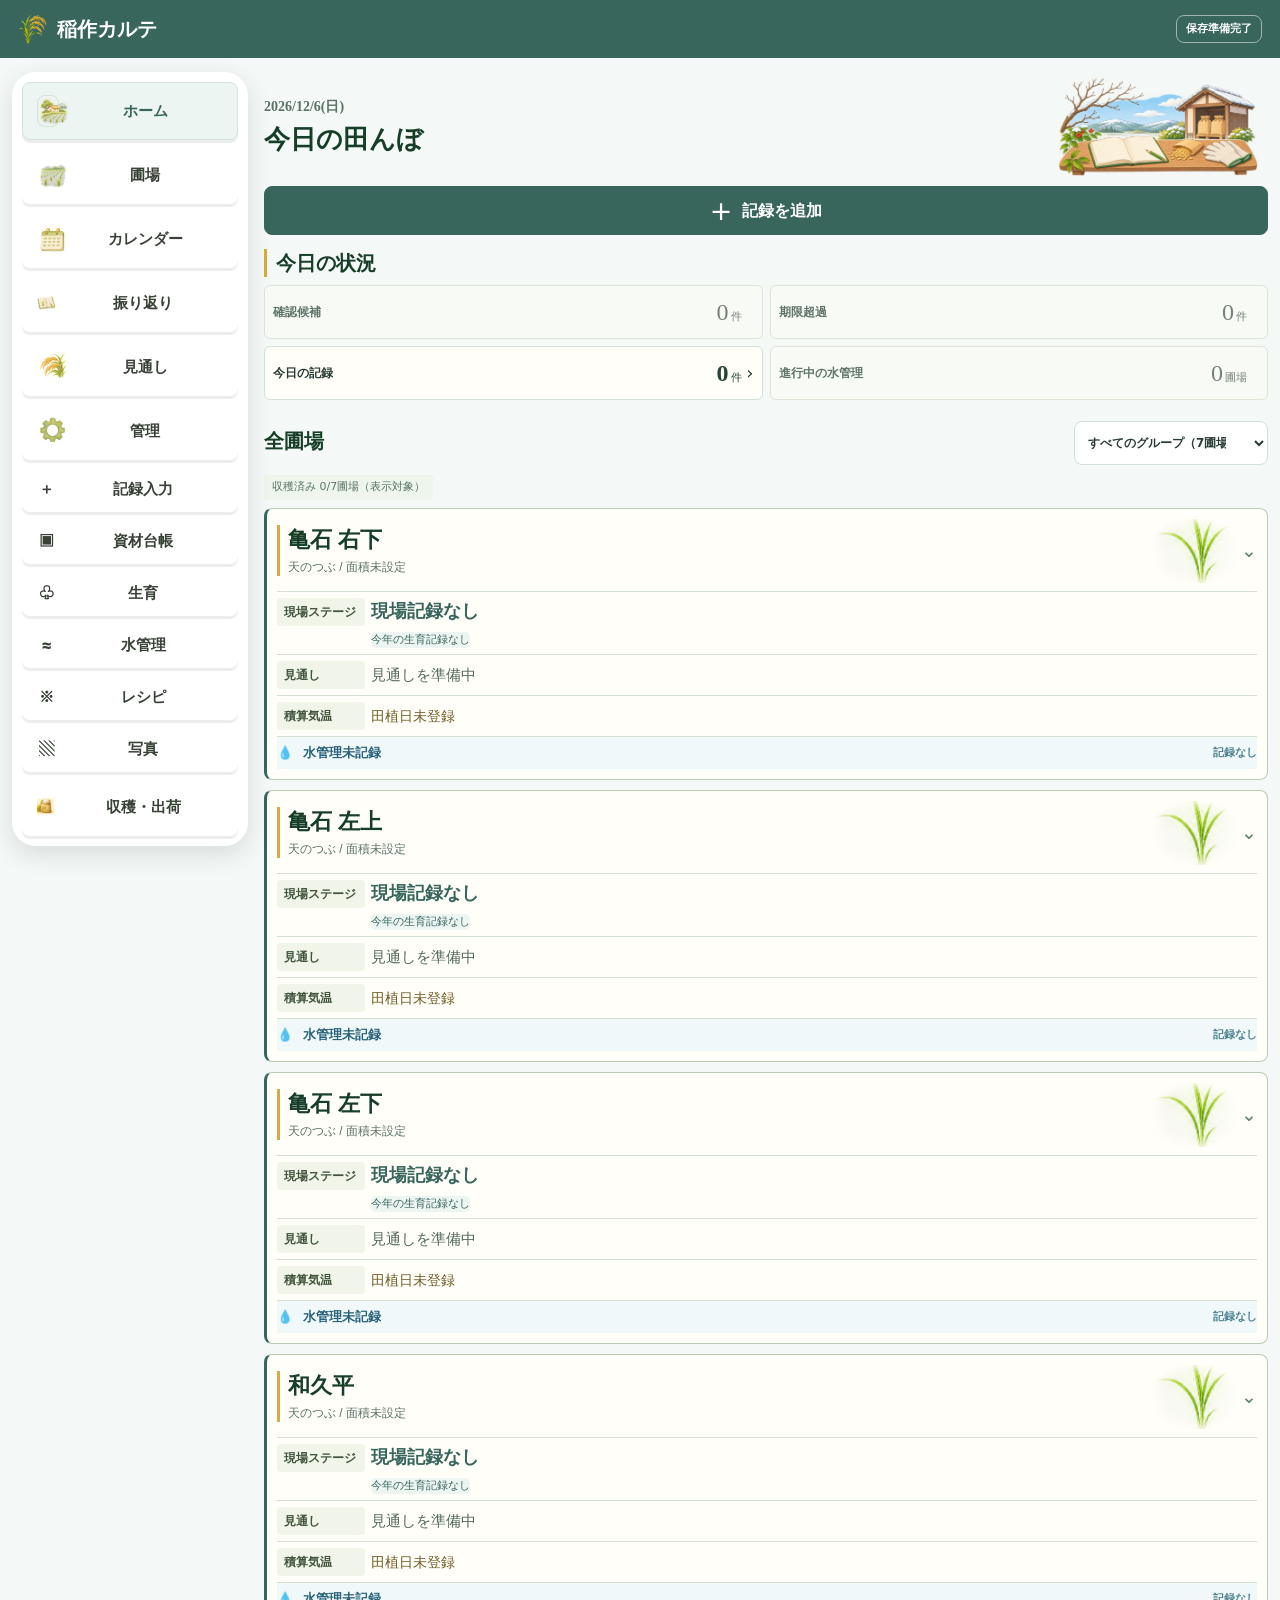
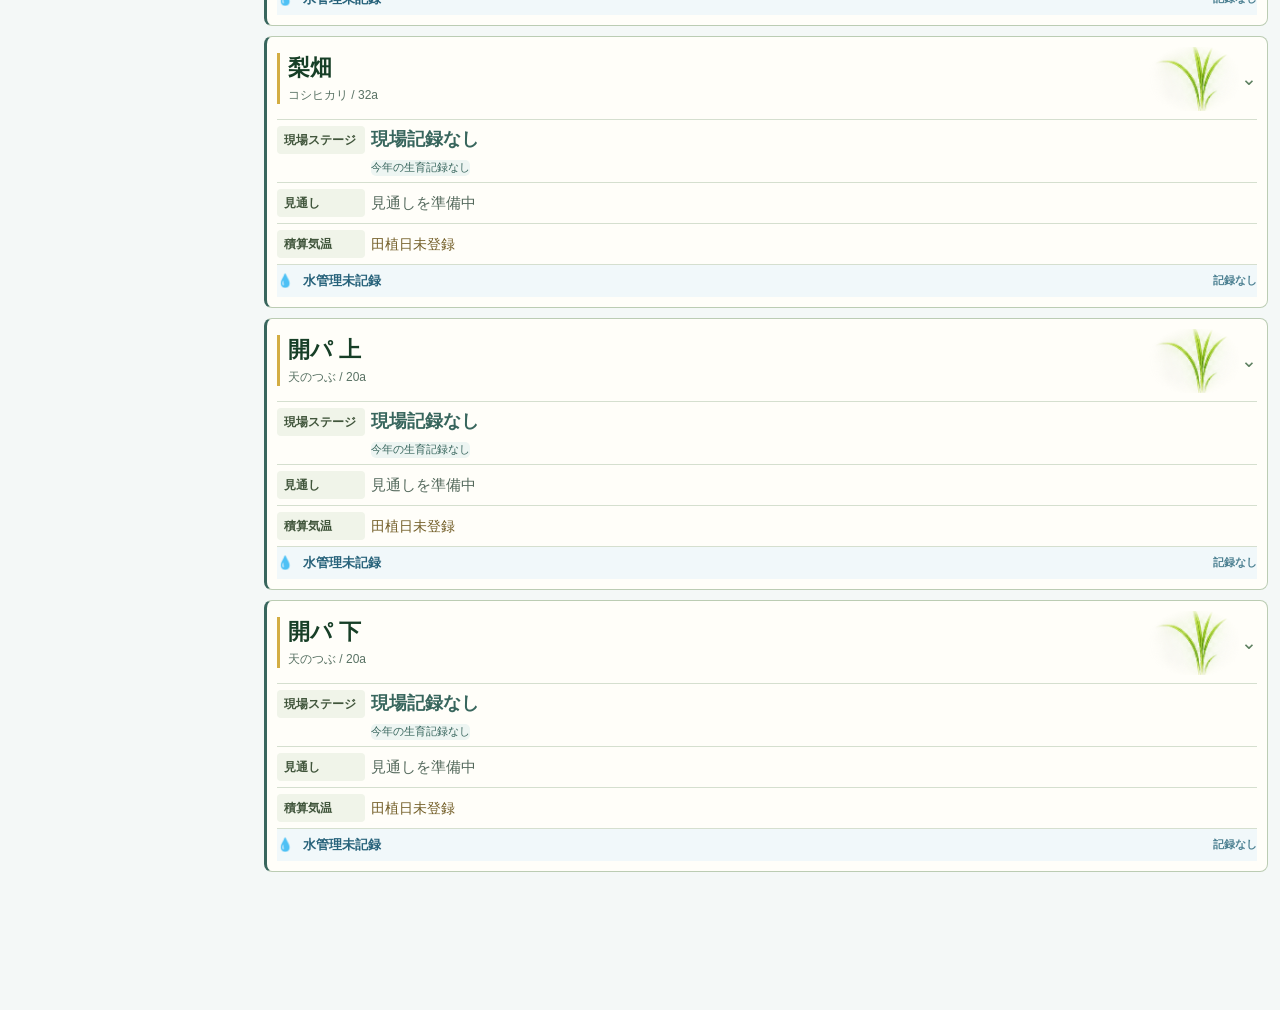
==== commit 7f31e701: "Refine home dashboard and separate field management UI" ====
--- a/index.html
+++ b/index.html
@@ -10,31 +10,32 @@
   <meta name="mobile-web-app-capable" content="yes">
   <meta name="apple-mobile-web-app-capable" content="yes">
   <meta name="apple-mobile-web-app-title" content="稲作カルテ">
-  <link rel="manifest" href="manifest.webmanifest?v=20261124_ver331">
+  <link rel="manifest" href="manifest.webmanifest?v=20261125_ver332">
   <link rel="icon" type="image/png" sizes="32x32" href="assets/icons/rice-sun-v1-32.png">
   <link rel="apple-touch-icon" sizes="180x180" href="assets/icons/rice-sun-v1-180.png">
   <title>稲作カルテ</title>
-  <link rel="stylesheet" href="assets/css/app.css?v=20261124_ver331">
-  <link rel="stylesheet" href="assets/css/field-management.css?v=20261124_ver331">
-  <link rel="stylesheet" href="assets/css/pop-shell.css?v=20261124_ver331">
-  <link rel="stylesheet" href="assets/css/home-pop.css?v=20261124_ver331">
-  <link rel="stylesheet" href="assets/css/annual-pop.css?v=20261124_ver331">
-  <link rel="stylesheet" href="assets/css/herbicide-master.css?v=20261124_ver331">
-  <link rel="stylesheet" href="assets/css/material-purchases.css?v=20261124_ver331">
-  <link rel="stylesheet" href="assets/css/field-herbicide.css?v=20261124_ver331">
-  <link rel="stylesheet" href="assets/css/backup-center.css?v=20261124_ver331">
-  <link rel="stylesheet" href="assets/css/materials-ledger.css?v=20261124_ver331">
-  <link rel="stylesheet" href="assets/css/seeder-settings.css?v=20261124_ver331">
-  <link rel="stylesheet" href="assets/css/review-ledger.css?v=20261124_ver331">
-  <link rel="stylesheet" href="assets/css/season-theme.css?v=20261124_ver331">
-  <link rel="stylesheet" href="assets/css/ui-rhythm.css?v=20261124_ver331">
-  <link rel="stylesheet" href="assets/css/annual-review-ui.css?v=20261124_ver331">
-  <link rel="stylesheet" href="assets/css/readable-ledgers.css?v=20261124_ver331">
-  <link rel="stylesheet" href="assets/css/annual-story.css?v=20261124_ver331">
-  <link rel="stylesheet" href="assets/css/review-unified.css?v=20261124_ver331">
-  <link rel="stylesheet" href="assets/css/material-review.css?v=20261124_ver331">
-  <link rel="stylesheet" href="assets/css/annual-reflection.css?v=20261124_ver331">
-  <link rel="stylesheet" href="assets/css/field-watercolor.css?v=20261124_ver331">
+  <link rel="stylesheet" href="assets/css/app.css?v=20261125_ver332">
+  <link rel="stylesheet" href="assets/css/field-management.css?v=20261125_ver332">
+  <link rel="stylesheet" href="assets/css/pop-shell.css?v=20261125_ver332">
+  <link rel="stylesheet" href="assets/css/home-pop.css?v=20261125_ver332">
+  <link rel="stylesheet" href="assets/css/annual-pop.css?v=20261125_ver332">
+  <link rel="stylesheet" href="assets/css/herbicide-master.css?v=20261125_ver332">
+  <link rel="stylesheet" href="assets/css/material-purchases.css?v=20261125_ver332">
+  <link rel="stylesheet" href="assets/css/field-herbicide.css?v=20261125_ver332">
+  <link rel="stylesheet" href="assets/css/backup-center.css?v=20261125_ver332">
+  <link rel="stylesheet" href="assets/css/materials-ledger.css?v=20261125_ver332">
+  <link rel="stylesheet" href="assets/css/seeder-settings.css?v=20261125_ver332">
+  <link rel="stylesheet" href="assets/css/review-ledger.css?v=20261125_ver332">
+  <link rel="stylesheet" href="assets/css/season-theme.css?v=20261125_ver332">
+  <link rel="stylesheet" href="assets/css/ui-rhythm.css?v=20261125_ver332">
+  <link rel="stylesheet" href="assets/css/annual-review-ui.css?v=20261125_ver332">
+  <link rel="stylesheet" href="assets/css/readable-ledgers.css?v=20261125_ver332">
+  <link rel="stylesheet" href="assets/css/annual-story.css?v=20261125_ver332">
+  <link rel="stylesheet" href="assets/css/review-unified.css?v=20261125_ver332">
+  <link rel="stylesheet" href="assets/css/material-review.css?v=20261125_ver332">
+  <link rel="stylesheet" href="assets/css/annual-reflection.css?v=20261125_ver332">
+  <link rel="stylesheet" href="assets/css/field-watercolor.css?v=20261125_ver332">
+  <link rel="stylesheet" href="assets/css/home-watercolor.css?v=20261125_ver332">
   <style>
     #storageBootFailure[hidden] { display: none !important; }
     #storageBootFailure { position: fixed; inset: 0; z-index: 2147483647; display: grid; align-content: center; background: #f7faf7; color: #243b2d; padding: 24px; }
@@ -909,17 +910,17 @@
 
   <div id="toast" class="toast hidden" role="status"></div>
 
-  <script src="assets/js/core/utils.js?v=20261124_ver331"></script>
-  <script src="assets/js/core/material-quantities.js?v=20261124_ver331"></script>
-  <script src="assets/js/core/schema.js?v=20261124_ver331"></script>
-  <script src="assets/js/core/storage.js?v=20261124_ver331"></script>
-  <script src="assets/js/core/backup-export.js?v=20261124_ver331"></script>
+  <script src="assets/js/core/utils.js?v=20261125_ver332"></script>
+  <script src="assets/js/core/material-quantities.js?v=20261125_ver332"></script>
+  <script src="assets/js/core/schema.js?v=20261125_ver332"></script>
+  <script src="assets/js/core/storage.js?v=20261125_ver332"></script>
+  <script src="assets/js/core/backup-export.js?v=20261125_ver332"></script>
   <section id="storageBootFailure" hidden role="alert" aria-labelledby="storageBootFailureTitle">
     <div><h1 id="storageBootFailureTitle">保存データを読み込めませんでした</h1><p>データを上書きせず、起動を停止しました。保存領域の状態を確認してから再読み込みしてください。</p><button id="storageBootReload" type="button">再読み込み</button></div>
   </section>
-  <script src="assets/js/core/state.js?v=20261124_ver331"></script>
-  <script src="assets/js/core/harvest-ledger.js?v=20261124_ver331"></script>
-  <script src="assets/js/core/cultivation.js?v=20261124_ver331"></script>
+  <script src="assets/js/core/state.js?v=20261125_ver332"></script>
+  <script src="assets/js/core/harvest-ledger.js?v=20261125_ver332"></script>
+  <script src="assets/js/core/cultivation.js?v=20261125_ver332"></script>
   <script id="storageBootGuard">
     (function () {
       "use strict";
@@ -950,52 +951,52 @@
       if (reload && typeof reload.focus === "function") reload.focus();
     })();
   </script>
-  <script src="assets/js/core/herbicide.js?v=20261124_ver331"></script>
-  <script src="assets/js/core/material-purchases.js?v=20261124_ver331"></script>
-  <script src="assets/js/core/material-stock.js?v=20261124_ver331"></script>
-  <script src="assets/js/core/material-insights.js?v=20261124_ver331"></script>
-  <script src="assets/js/core/material-planning.js?v=20261124_ver331"></script>
-  <script src="assets/js/core/seeder-settings.js?v=20261124_ver331"></script>
-  <script src="assets/js/core/agro.js?v=20261124_ver331"></script>
-  <script src="assets/js/core/outlook.js?v=20261124_ver331"></script>
-  <script src="assets/js/core/record-actions.js?v=20261124_ver331"></script>
-  <script src="assets/js/core/calendar.js?v=20261124_ver331"></script>
-  <script src="assets/js/core/alerts.js?v=20261124_ver331"></script>
-  <script src="assets/js/core/weather.js?v=20261124_ver331"></script>
-  <script src="assets/js/core/harvest-weather.js?v=20261124_ver331"></script>
-  <script src="assets/js/core/navigation.js?v=20261124_ver331"></script>
-  <script src="assets/js/core/pwa.js?v=20261124_ver331"></script>
-  <script src="assets/js/ui/season-art.js?v=20261124_ver331"></script>
-  <script src="assets/js/screens/home.js?v=20261124_ver331"></script>
-  <script src="assets/js/screens/calendar.js?v=20261124_ver331"></script>
-  <script src="assets/js/screens/bottom-sheet.js?v=20261124_ver331"></script>
-  <script src="assets/js/screens/recipes.js?v=20261124_ver331"></script>
-  <script src="assets/js/screens/fields.js?v=20261124_ver331"></script>
-  <script src="assets/js/screens/field-work.js?v=20261124_ver331"></script>
-  <script src="assets/js/screens/fertilizer.js?v=20261124_ver331"></script>
-  <script src="assets/js/screens/growth.js?v=20261124_ver331"></script>
-  <script src="assets/js/screens/dry-period.js?v=20261124_ver331"></script>
-  <script src="assets/js/screens/irrigation.js?v=20261124_ver331"></script>
-  <script src="assets/js/screens/photos.js?v=20261124_ver331"></script>
-  <script src="assets/js/screens/other-work.js?v=20261124_ver331"></script>
-  <script src="assets/js/screens/herbicide.js?v=20261124_ver331"></script>
-  <link rel="stylesheet" href="assets/css/harvest-reflection.css?v=20261124_ver331">
-  <script src="assets/js/core/harvest-review.js?v=20261124_ver331"></script>
-  <script src="assets/js/ui/material-review.js?v=20261124_ver331"></script>
-  <script src="assets/js/screens/annual.js?v=20261124_ver331"></script>
-  <script src="assets/js/screens/materials.js?v=20261124_ver331"></script>
-  <script src="assets/js/screens/results.js?v=20261124_ver331"></script>
-  <script src="assets/js/screens/harvest-performance.js?v=20261124_ver331"></script>
-  <script src="assets/js/screens/notices.js?v=20261124_ver331"></script>
-  <script src="assets/js/screens/outlook.js?v=20261124_ver331"></script>
-  <script src="assets/js/screens/machines.js?v=20261124_ver331"></script>
-  <script src="assets/js/screens/tractor-settings.js?v=20261124_ver331"></script>
-  <script src="assets/js/screens/transplanter-settings.js?v=20261124_ver331"></script>
-  <script src="assets/js/screens/seeder-settings.js?v=20261124_ver331"></script>
-  <script src="assets/js/screens/data.js?v=20261124_ver331"></script>
-  <script src="assets/js/screens/shipments.js?v=20261124_ver331"></script>
-  <script src="assets/js/screens/harvest-ledger.js?v=20261124_ver331"></script>
-  <script src="assets/js/ui/season-theme.js?v=20261124_ver331"></script>
-  <script src="assets/js/app.js?v=20261124_ver331"></script>
+  <script src="assets/js/core/herbicide.js?v=20261125_ver332"></script>
+  <script src="assets/js/core/material-purchases.js?v=20261125_ver332"></script>
+  <script src="assets/js/core/material-stock.js?v=20261125_ver332"></script>
+  <script src="assets/js/core/material-insights.js?v=20261125_ver332"></script>
+  <script src="assets/js/core/material-planning.js?v=20261125_ver332"></script>
+  <script src="assets/js/core/seeder-settings.js?v=20261125_ver332"></script>
+  <script src="assets/js/core/agro.js?v=20261125_ver332"></script>
+  <script src="assets/js/core/outlook.js?v=20261125_ver332"></script>
+  <script src="assets/js/core/record-actions.js?v=20261125_ver332"></script>
+  <script src="assets/js/core/calendar.js?v=20261125_ver332"></script>
+  <script src="assets/js/core/alerts.js?v=20261125_ver332"></script>
+  <script src="assets/js/core/weather.js?v=20261125_ver332"></script>
+  <script src="assets/js/core/harvest-weather.js?v=20261125_ver332"></script>
+  <script src="assets/js/core/navigation.js?v=20261125_ver332"></script>
+  <script src="assets/js/core/pwa.js?v=20261125_ver332"></script>
+  <script src="assets/js/ui/season-art.js?v=20261125_ver332"></script>
+  <script src="assets/js/screens/home.js?v=20261125_ver332"></script>
+  <script src="assets/js/screens/calendar.js?v=20261125_ver332"></script>
+  <script src="assets/js/screens/bottom-sheet.js?v=20261125_ver332"></script>
+  <script src="assets/js/screens/recipes.js?v=20261125_ver332"></script>
+  <script src="assets/js/screens/fields.js?v=20261125_ver332"></script>
+  <script src="assets/js/screens/field-work.js?v=20261125_ver332"></script>
+  <script src="assets/js/screens/fertilizer.js?v=20261125_ver332"></script>
+  <script src="assets/js/screens/growth.js?v=20261125_ver332"></script>
+  <script src="assets/js/screens/dry-period.js?v=20261125_ver332"></script>
+  <script src="assets/js/screens/irrigation.js?v=20261125_ver332"></script>
+  <script src="assets/js/screens/photos.js?v=20261125_ver332"></script>
+  <script src="assets/js/screens/other-work.js?v=20261125_ver332"></script>
+  <script src="assets/js/screens/herbicide.js?v=20261125_ver332"></script>
+  <link rel="stylesheet" href="assets/css/harvest-reflection.css?v=20261125_ver332">
+  <script src="assets/js/core/harvest-review.js?v=20261125_ver332"></script>
+  <script src="assets/js/ui/material-review.js?v=20261125_ver332"></script>
+  <script src="assets/js/screens/annual.js?v=20261125_ver332"></script>
+  <script src="assets/js/screens/materials.js?v=20261125_ver332"></script>
+  <script src="assets/js/screens/results.js?v=20261125_ver332"></script>
+  <script src="assets/js/screens/harvest-performance.js?v=20261125_ver332"></script>
+  <script src="assets/js/screens/notices.js?v=20261125_ver332"></script>
+  <script src="assets/js/screens/outlook.js?v=20261125_ver332"></script>
+  <script src="assets/js/screens/machines.js?v=20261125_ver332"></script>
+  <script src="assets/js/screens/tractor-settings.js?v=20261125_ver332"></script>
+  <script src="assets/js/screens/transplanter-settings.js?v=20261125_ver332"></script>
+  <script src="assets/js/screens/seeder-settings.js?v=20261125_ver332"></script>
+  <script src="assets/js/screens/data.js?v=20261125_ver332"></script>
+  <script src="assets/js/screens/shipments.js?v=20261125_ver332"></script>
+  <script src="assets/js/screens/harvest-ledger.js?v=20261125_ver332"></script>
+  <script src="assets/js/ui/season-theme.js?v=20261125_ver332"></script>
+  <script src="assets/js/app.js?v=20261125_ver332"></script>
 </body>
 </html>
--- a/assets/css/readable-ledgers.css
+++ b/assets/css/readable-ledgers.css
@@ -51,46 +51,6 @@
 #screen-data .common-master-card small { font-size: 13px; }
 #screen-data .common-master-card b { font-weight: 700; }
 
-/* Home follows the same vertical ledger as harvest and supplies. */
-#screen-home .home-pop-header h1 { font-size: 26px; font-weight: 700; }
-#screen-home .home-pop-header p { font-size: 14px; color: var(--reading-muted); }
-#screen-home [data-home-quick-record] { justify-content: flex-start; font-size: 18px; font-weight: 600; }
-#screen-home .home-decision-summary { display: grid; grid-template-columns: minmax(0,1fr); gap: 0; margin: 0 0 22px; }
-#screen-home .home-summary-heading { margin: 20px 0 8px; padding-left: 12px; border-left: 4px solid #387f45; font-size: 19px; }
-#screen-home .home-decision-summary > button { display: grid; grid-template-columns: minmax(0,1fr) auto 16px; grid-template-rows: auto; align-items: center; gap: 8px; min-height: 52px; padding: 10px 2px; border: 0; border-bottom: 1px solid var(--reading-rule); border-radius: 0; background: transparent; }
-#screen-home .home-decision-summary > button > span { grid-column: 1; grid-row: 1; font-size: 16px; font-weight: 400; }
-#screen-home .home-decision-summary > button > b { grid-column: 2; grid-row: 1; color: var(--reading-ink); font-size: 26px; font-weight: 700; text-align: right; }
-#screen-home .home-decision-summary > button > b small { display: inline; font-size: 14px; margin-left: 4px; color: inherit; font-weight: 400; }
-#screen-home .home-decision-summary > button > i { grid-column: 3; grid-row: 1; font-size: 24px; font-style: normal; text-align: right; }
-#screen-home .home-decision-summary > button:disabled { background: transparent; border-color: var(--reading-rule); }
-#screen-home .home-decision-summary > button:disabled b { color: #768178; font-weight: 500; }
-#screen-home .home-decision-summary > button:disabled i { visibility: hidden; }
-#screen-home .home-decision-list { gap: 0; }
-#screen-home .home-decision-card { border-width: 0 0 1px; border-radius: 0; background: transparent; box-shadow: none; }
-#screen-home .home-decision-card-toggle { padding: 18px 0 12px; }
-#screen-home .home-decision-card-head b { font-size: 19px; font-weight: 700; }
-#screen-home .home-decision-card-head small { font-size: 13px; font-weight: 400; }
-#screen-home .home-decision-card-head img.stage { width: 32px; height: 40px; }
-#screen-home .home-decision-card .home-decision-card-head { grid-template-columns: 32px minmax(0,1fr) 18px; }
-#screen-home .home-stage-summary { margin: 8px 0 0 41px; gap: 6px; }
-#screen-home .home-stage-observed { display: flex; flex-wrap: wrap; gap: 4px 8px; padding: 0; }
-#screen-home .home-stage-observed-label { font-size: 13px; }
-#screen-home .home-stage-observed b { font-size: 14px; font-weight: 500; }
-#screen-home .home-stage-observed em { font-size: 12px; background: transparent; padding: 0; font-weight: 400; }
-#screen-home .home-event-age { display: block; font-size: 22px; line-height: 1.4; font-weight: 700; color: var(--reading-ink); }
-#screen-home .home-stage-outlook { display: block; margin: 0; font-size: 14px; line-height: 1.6; }
-#screen-home .home-stage-outlook > span { padding: 0; margin-right: 5px; background: transparent; font-size: 13px; color: var(--reading-muted); }
-#screen-home .home-stage-outlook > b { font-size: 14px; font-weight: 500; }
-#screen-home .home-stage-outlook small { display: block; font-size: 13px; }
-#screen-home .home-stage-water { padding: 7px 9px; font-size: 14px; line-height: 1.6; }
-#screen-home .home-stage-water b { font-weight: 600; }
-#screen-home .home-stage-water small { font-size: 13px; }
-#screen-home .home-stage-heat { padding: 5px 0; }
-#screen-home .home-stage-heat b { font-size: 17px; font-weight: 700; }
-#screen-home .home-stage-heat :is(span,small) { font-size: 13px; line-height: 1.6; }
-#screen-home .home-decision-card:not(.expanded) :is(.home-stage-outlook small,.home-stage-heat small,.home-stage-observed-label,.home-stage-observed em) { display: none; }
-#screen-home .home-decision-section-head { flex-wrap: wrap; gap: 10px; }
-#screen-home .home-decision-section-head select { font-size: 13px; min-width: 0; }
 
 /* Harvest is an overview, not a second copy of any editable source record. */
 #screen-shipments .shipment-annual-sales { margin: 14px 0 22px; padding: 16px 0; border-block: 1px solid var(--reading-rule); }
--- a/assets/css/field-watercolor.css
+++ b/assets/css/field-watercolor.css
@@ -1,201 +1,284 @@
-/* All-fields list only. Artwork sources and field facts are supplied by the renderer. */
-#screen-fields .field-hub-cards { display: grid; gap: 12px; }
-#screen-fields .field-hub-card.field-wc {
+/* Fields-tab management list only. Keep renderer-supplied stage colors. */
+#screen-fields .field-hub-list { padding-bottom: calc(96px + env(safe-area-inset-bottom)); }
+#screen-fields .field-hub-card.field-wc.field-master-card[hidden] { display: none; }
+#screen-fields .field-master-heading,
+#screen-fields .field-master-area,
+#screen-fields .field-master-card {
   --field-wc-ink: #173f27;
-  --field-wc-muted: #5b6e59;
-  --field-wc-line: #d5dfcf;
+  --field-wc-line: #cbd9c5;
   --field-wc-mincho: "Yu Mincho", "Hiragino Mincho ProN", "Noto Serif CJK JP", serif;
-  display: grid;
-  grid-template-columns: minmax(0, 1fr) 112px;
-  align-items: center;
-  gap: 8px 12px;
-  min-width: 0;
-  width: 100%;
-  min-height: 80px;
-  padding: 12px;
-  border: 1px solid #bbcdb3;
+  --field-wc-gothic: "Yu Gothic", "Hiragino Kaku Gothic ProN", "Meiryo", sans-serif;
+  box-sizing: border-box;
+  color: var(--field-wc-ink);
+  letter-spacing: 0;
+}
+#screen-fields .field-master-heading {
+  display: flex;
+  align-items: center;
+  justify-content: space-between;
+  gap: 12px;
+  margin-bottom: 8px;
+}
+#screen-fields .field-master-heading h3 {
+  min-width: 0;
+  margin: 0;
+  padding-left: 10px;
+  border-left: 3px solid #d3ad43;
+  font: 700 25px/1.4 var(--field-wc-mincho);
+  overflow-wrap: anywhere;
+}
+#screen-fields .field-master-heading button {
+  flex: 0 0 auto;
+  min-height: 44px;
+  padding: 6px 12px;
+  border: 1px solid #8aa477;
+  border-radius: 6px;
+  background: #f7faef;
+  color: var(--field-wc-ink);
+  font: 600 14px/1.5 var(--field-wc-gothic);
+}
+#screen-fields .field-master-banner {
+  margin: 0;
+  padding: 0;
+  border: 0;
+  border-radius: 0;
+  background: transparent;
+}
+#screen-fields .field-master-banner img {
+  display: block;
+  width: 100%;
+  height: auto;
+  max-height: 112px;
+  object-fit: contain;
+}
+#screen-fields .field-master-area {
+  display: flex;
+  align-items: baseline;
+  flex-wrap: wrap;
+  gap: 6px 12px;
+  margin: 4px 0 10px;
+  padding: 8px 0 10px;
+  border-bottom: 1px solid var(--field-wc-line);
+  background: transparent;
+  font: 600 13px/1.5 var(--field-wc-gothic);
+}
+#screen-fields .field-master-area > span { min-width: 0; overflow-wrap: anywhere; }
+#screen-fields .field-master-area > span b {
+  margin-left: 8px;
+  font: 700 28px/1.2 var(--field-wc-mincho);
+}
+#screen-fields .field-master-area > .field-master-area-value {
+  min-width: 0;
+  margin-left: auto;
+  font: 700 28px/1.2 var(--field-wc-mincho);
+  overflow-wrap: anywhere;
+}
+#screen-fields .field-master-area-value > span { font-size: 18px; }
+#screen-fields .field-master-area-value > small {
+  display: inline-block;
+  margin-left: 6px;
+  font: 400 13px/1.5 Georgia, "Yu Mincho", serif;
+}
+#screen-fields .field-master-area > small {
+  flex-basis: 100%;
+  color: #62725e;
+  font-size: 12px;
+  overflow-wrap: anywhere;
+}
+#screen-fields .field-hub-cards { display: grid; gap: 10px; }
+#screen-fields .field-hub-card.field-wc.field-master-card {
+  display: grid;
+  grid-template-columns: minmax(0, 1fr) auto;
+  align-items: start;
+  gap: 0;
+  min-width: 0;
+  width: 100%;
+  min-height: 0;
+  padding: 10px;
+  border: 1px solid #a6bea0;
   border-left: 3px solid var(--season-accent, #75945e);
   border-radius: 8px;
-  background: #fffef9;
+  background: #fff;
   box-shadow: none;
-  color: var(--field-wc-ink);
+  text-align: left;
+  font-family: var(--field-wc-gothic);
+}
+#screen-fields .field-master-card > button.field-master-open {
+  box-sizing: border-box;
+  grid-column: 1 / -1;
+  display: grid;
+  grid-template-columns: minmax(0, 1fr) 112px;
+  align-items: center;
+  gap: 6px 8px;
+  min-width: 0;
+  width: 100%;
+  margin: 0;
+  padding: 0;
+  border: 0;
+  border-radius: 0;
+  background: transparent;
+  box-shadow: none;
+  color: inherit;
+  font: inherit;
   text-align: left;
   letter-spacing: 0;
-}
-#screen-fields .field-wc .field-hub-card-main {
+  cursor: pointer;
+}
+#screen-fields .field-master-card .field-hub-card-main {
   grid-column: 1;
   grid-row: 1;
   min-width: 0;
+  padding-left: 8px;
   border-left: 3px solid #d3ad43;
-  padding-left: 9px;
-}
-#screen-fields .field-wc .field-hub-card-main > :is(b,small,em) { display: block; }
-#screen-fields .field-hub-card.field-wc .field-hub-card-name {
-  color: var(--field-wc-ink);
-  font-family: var(--field-wc-mincho);
-  font-size: 26px;
-  font-weight: 700;
-  line-height: 1.3;
+}
+#screen-fields .field-master-card .field-hub-card-main > :is(b, small, em) { display: block; }
+#screen-fields .field-master-card .field-hub-card-name {
+  color: var(--field-wc-ink);
+  font: 700 23px/1.35 var(--field-wc-mincho);
   white-space: normal;
   overflow: visible;
   overflow-wrap: anywhere;
 }
-#screen-fields .field-hub-card.field-wc .field-hub-card-meta {
-  color: #647569;
-  margin-top: 4px;
-  font-size: 13px;
-  font-weight: 500;
-  line-height: 1.6;
-  overflow-wrap: anywhere;
-}
-#screen-fields .field-wc .field-hub-card-use-status {
-  margin-top: 5px;
-  color: #4e7651;
-  font-style: normal;
-  font-size: 11px;
-  font-weight: 500;
-  line-height: 1.5;
-  white-space: normal;
-}
-#screen-fields .field-wc .field-hub-card-rice {
-  display: grid;
-  place-items: center;
-  overflow: hidden;
+#screen-fields .field-master-card .field-hub-card-meta {
+  margin-top: 3px;
+  color: #40553b;
+  font: 500 13px/1.5 var(--field-wc-gothic);
+  white-space: normal;
+  overflow-wrap: anywhere;
+}
+#screen-fields .field-master-card .field-hub-card-use-status {
+  margin-top: 2px;
+  color: #62725e;
+  font: 500 11px/1.4 var(--field-wc-gothic);
+  white-space: normal;
+}
+#screen-fields .field-master-card .field-hub-card-rice {
   grid-column: 2;
   grid-row: 1;
+  display: block;
   width: 112px;
   height: 68px;
   padding: 0;
+  overflow: hidden;
   border: 0;
   border-radius: 0;
   background: transparent;
 }
-#screen-fields .field-wc .field-hub-card-rice img {
+#screen-fields .field-master-card .field-hub-card-rice img {
   display: block;
   width: 112px;
   height: 68px;
   object-fit: cover;
   filter: none;
+  -webkit-mask-image: radial-gradient(ellipse, #000 48%, transparent 76%);
   mask-image: radial-gradient(ellipse, #000 48%, transparent 76%);
 }
-#screen-fields .field-wc .field-wc-facts {
+#screen-fields .field-master-card-long-name > button.field-master-open { grid-template-columns: minmax(0, 1fr) 88px; }
+#screen-fields .field-master-card-long-name .field-hub-card-name { box-sizing: border-box; padding-right: 12px; font-size: 20px; line-height: 1.5; }
+#screen-fields .field-master-card-long-name .field-hub-card-rice,
+#screen-fields .field-master-card-long-name .field-hub-card-rice img { width: 88px; height: 60px; }
+#screen-fields .field-master-card .field-master-facts {
   grid-column: 1 / -1;
   display: grid;
   gap: 0;
-  width: 100%;
-  min-width: 0;
-}
-#screen-fields .field-wc .field-wc-row {
+  min-width: 0;
+  width: 100%;
+}
+#screen-fields .field-master-card .field-master-row {
+  display: grid;
+  grid-template-columns: 78px minmax(0, 1fr);
+  align-items: center;
+  gap: 10px;
+  min-width: 0;
+  padding: 3px 0;
+  border-top: 1px solid var(--field-wc-line);
+}
+#screen-fields .field-master-card .field-master-row > small {
+  box-sizing: border-box;
+  display: block;
+  margin: 0;
+  padding: 2px 8px;
+  border-radius: 4px;
+  background: #eef3e5;
+  color: #40553b;
+  font: 500 12px/1.5 var(--field-wc-gothic);
+  overflow-wrap: anywhere;
+}
+#screen-fields .field-master-card .field-master-row > b {
+  min-width: 0;
+  color: var(--field-wc-ink);
+  font: 500 13px/1.5 var(--field-wc-gothic);
+  white-space: normal;
+  overflow-wrap: anywhere;
+}
+#screen-fields .field-master-card .field-master-conditions {
+  grid-column: 1;
+  grid-row: auto;
+  align-self: center;
+  min-width: 0;
+  color: #53644d;
+  font: 400 12px/1.5 var(--field-wc-gothic);
+  white-space: normal;
+  overflow-wrap: anywhere;
+}
+#screen-fields .field-master-card .field-master-conditions small { font: inherit; }
+#screen-fields .field-master-card > .harvest-list-badge {
   grid-column: 1 / -1;
-  display: grid;
-  grid-template-columns: 104px minmax(0, 1fr);
-  align-items: center;
-  gap: 10px;
-  min-width: 0;
-  padding: 6px 0;
-  border-top: 1px solid var(--field-wc-line);
-}
-#screen-fields .field-wc .field-wc-label {
-  box-sizing: border-box;
-  display: flex;
-  align-items: center;
-  min-height: 30px;
-  margin: 0;
-  padding: 4px 10px;
-  border: 0;
-  border-radius: 4px;
-  background: #f0f4e9;
-  color: #40553b;
-  font: 600 13px/22px "Yu Gothic", "Hiragino Kaku Gothic ProN", sans-serif;
+  align-self: center;
+  justify-self: start;
+  box-sizing: border-box;
+  min-width: 0;
+  max-width: 100%;
+  min-height: 0;
+  margin: 4px 8px 0 0;
+  padding: 3px 6px;
+  border-radius: 4px;
+  white-space: normal;
+  overflow-wrap: anywhere;
+  line-height: 1.4;
+}
+#screen-fields .field-master-card > button.field-master-edit {
+  box-sizing: border-box;
+  grid-column: 2;
+  grid-row: auto;
+  justify-self: end;
+  display: inline-flex;
+  align-items: center;
+  justify-content: center;
+  gap: 5px;
+  width: 60px;
+  min-width: 60px;
+  min-height: 44px;
+  margin: 4px 0 0;
+  padding: 6px;
+  border: 0;
+  border-radius: 4px;
+  background: transparent;
+  box-shadow: none;
+  color: var(--field-wc-ink);
+  font: 600 13px/1.5 var(--field-wc-gothic);
+  white-space: normal;
+  cursor: pointer;
+}
+#screen-fields .field-master-card > button.field-master-edit > span {
+  box-sizing: border-box;
+  display: inline-flex;
+  align-items: center;
+  justify-content: center;
+  height: 28px;
+  padding: 3px 10px;
+  border: 1px solid #8aa477;
+  border-radius: 4px;
+  background: #f7faef;
+  font: 500 12px/1.5 var(--field-wc-gothic);
   white-space: nowrap;
 }
-#screen-fields .field-wc .field-wc-value {
-  display: flex;
-  align-items: baseline;
-  flex-wrap: wrap;
-  gap: 3px 5px;
-  min-width: 0;
-  font-family: var(--field-wc-mincho);
-}
-#screen-fields .field-wc .field-wc-value b {
-  color: var(--field-wc-ink);
-  font-size: 16px;
-  font-weight: 700;
-  line-height: 1.5;
-  overflow-wrap: anywhere;
-}
-#screen-fields .field-wc .field-wc-value em {
-  padding: 1px 5px;
-  border-radius: 4px;
-  background: #efe0a3;
-  color: #5f4a1c;
-  font-size: 10px;
-  font-style: normal;
-  font-weight: 600;
-  line-height: 1.5;
-}
-#screen-fields .field-wc .field-wc-value small {
-  margin-left: auto;
-  color: var(--field-wc-muted);
-  font-size: 12px;
-  font-weight: 500;
-  line-height: 1.5;
-  overflow-wrap: anywhere;
-}
-#screen-fields .field-wc .field-wc-outlook .field-wc-value small { margin-left: 0; }
-#screen-fields .field-wc .field-wc-observed .field-wc-value b { font-size: 20px; }
-#screen-fields .field-wc .field-wc-outlook .field-wc-value b { color: #52634c; font-weight: 500; }
-#screen-fields .field-wc .field-wc-value .field-wc-number {
-  font-family: Georgia, serif;
-  font-size: 30px;
-  font-weight: 700;
-  line-height: 1.2;
-}
-#screen-fields .field-wc .field-wc-number span { font-size: 14px; }
-#screen-fields .field-wc .field-wc-water { border-top-color: #cfe0e6; background: #f1f8fa; }
-#screen-fields .field-wc .field-wc-water .field-wc-label { background: #e8f2f5; color: #396478; }
-#screen-fields .field-wc .field-wc-water .field-wc-value b { color: #28637b; }
-#screen-fields .field-hub-card.field-wc > .field-hub-card-secondary {
-  display: grid;
-  gap: 3px;
-  min-width: 0;
-  grid-column: 1 / -1;
-  margin: 0;
-  padding: 0;
-  border: 0;
-  border-radius: 0;
-  background: transparent;
-}
-#screen-fields .field-wc .field-herbicide-caption,
-#screen-fields .field-wc .field-herbicide-steps {
-  color: var(--field-wc-muted);
-  font-size: 11px;
-  font-weight: 500;
-  line-height: 1.5;
-  white-space: normal;
-  overflow-wrap: anywhere;
-}
-#screen-fields .field-wc .field-hub-card-secondary .field-herbicide-name {
-  color: #526d59;
-  font-size: 13px;
-  font-weight: 600;
-  line-height: 1.6;
-  white-space: normal;
-  overflow-wrap: anywhere;
-}
-#screen-fields .field-wc .field-wc-open {
-  grid-column: 1 / -1;
-  display: flex;
-  align-items: center;
-  justify-content: flex-end;
-  min-height: 20px;
-  padding: 0 2px;
-  border: 0;
-  border-radius: 0;
-  background: transparent;
-  color: #315337;
-  font: 500 24px/1 "Yu Gothic", sans-serif;
-}
-#screen-fields .field-hub-card.field-wc:focus-visible { outline: 3px solid var(--season-accent, #286848); outline-offset: 3px; }
-#screen-fields .field-wc > .harvest-list-badge { grid-column: 1 / -1; justify-self: stretch; justify-content: center; min-height: 28px; padding: 5px 8px; white-space: normal; line-height: 1.5; }
-#screen-fields .field-wc > .harvest-list-badge.complete { background: #f2e5b4; color: #534014; }
+#screen-fields .field-master-card > button:focus-visible,
+#screen-fields .field-master-heading button:focus-visible {
+  outline: 3px solid var(--season-accent, #286848);
+  outline-offset: 3px;
+}
+@media (hover: hover) {
+  #screen-fields .field-master-card > .field-master-edit:hover > span,
+  #screen-fields .field-master-heading button:hover { background: #edf3e3; }
+}
--- a/assets/css/home-watercolor.css
+++ b/assets/css/home-watercolor.css
@@ -0,0 +1,160 @@
+/* Home watercolor presentation; load after the base and shared stylesheets. */
+#screen-home .farm-calendar-home { padding-bottom: calc(96px + env(safe-area-inset-bottom, 0px)); }
+#screen-home { --home-watercolor-serif: "Yu Mincho", "Hiragino Mincho ProN", "Noto Serif CJK JP", serif; --home-watercolor-gothic: "Yu Gothic", "Hiragino Kaku Gothic ProN", sans-serif; }
+#screen-home .home-pop-header h1,
+#screen-home .home-summary-heading,
+#screen-home .home-decision-section-head h3 { font-family: var(--home-watercolor-serif); font-weight: 600; color: #173f27; }
+#screen-home .home-pop-header h1 { font-size: 26px; }
+#screen-home .home-pop-header p { font-family: Georgia, var(--home-watercolor-serif); font-size: 14px; }
+#screen-home .home-pop-illustration { height: 100px; object-fit: contain; }
+#screen-home .home-decision-hero [data-home-quick-record] { min-height: 48px; justify-content: center; font-size: 16px; font-weight: 600; }
+#screen-home .home-summary-heading { margin: 14px 0 8px; border-left: 3px solid #d3ad43; padding-left: 9px; font-size: 20px; }
+#screen-home .home-decision-summary { grid-template-columns: repeat(2,minmax(0,1fr)); gap: 7px; margin: 0 0 14px; }
+#screen-home .home-decision-summary > button { grid-template-columns: minmax(0,1fr) auto 8px; gap: 4px; min-height: 54px; padding: 7px 8px; border: 1px solid var(--season-line,#cbd9c5); border-radius: 6px; background: #fffef9; }
+#screen-home .home-decision-summary > button > span { font: 600 12px/1.4 var(--home-watercolor-gothic); }
+#screen-home .home-decision-summary > button > b { font: 700 24px/1.2 Georgia,serif; color: #274534; }
+#screen-home .home-decision-summary > button > b small { font: 500 11px/1.4 var(--home-watercolor-gothic); margin-left: 2px; }
+#screen-home .home-decision-summary > button > i { font-size: 18px; }
+#screen-home .home-decision-summary > button:disabled { background: #f8faf6; border-color: #dce5d6; }
+#screen-home .home-decision-section-head { display: flex; flex-wrap: nowrap; align-items: center; gap: 8px; margin: 12px 0 8px; }
+#screen-home .home-decision-section-head h3 { font-size: 20px; }
+#screen-home .home-decision-section-head > div > small { display: none; }
+#screen-home .home-decision-section-head select { min-width: 0; max-width: 60%; min-height: 44px; font-size: 12px; }
+#screen-home .home-decision-list { gap: 10px; }
+#screen-home .home-decision-card { border: 1px solid #bbccb3; border-left: 3px solid var(--season-accent,#75945e); border-radius: 8px; background: #fffef9; overflow: hidden; }
+#screen-home .home-decision-card-toggle { padding: 10px; }
+#screen-home .home-decision-card .home-decision-card-head { grid-template-columns: minmax(0,1fr) 90px 12px; gap: 6px; }
+#screen-home .home-decision-card-head > div { grid-column: 1; grid-row: 1; min-width: 0; padding-left: 8px; border-left: 3px solid #d3ad43; }
+#screen-home .home-decision-card-head > img.stage { grid-column: 2; grid-row: 1; width: 90px; height: 64px; object-fit: cover; mask-image: radial-gradient(ellipse,#000 48%,transparent 76%); }
+#screen-home .home-decision-card-head > i { grid-column: 3; grid-row: 1; }
+#screen-home .home-decision-card-head b { font: 700 22px/1.4 var(--home-watercolor-serif); color: #173f27; white-space: normal; overflow-wrap: anywhere; }
+#screen-home .home-decision-card-head small { font: 500 12px/1.5 var(--home-watercolor-gothic); }
+#screen-home .home-stage-summary { margin: 8px 0 0; gap: 0; text-align: left; }
+#screen-home .home-event-age { margin: 0 0 4px; font: 600 12px/1.5 var(--home-watercolor-gothic); }
+#screen-home .home-stage-summary > :is(.home-stage-observed,.home-stage-outlook,.home-stage-heat,.home-stage-water) { display: grid; grid-template-columns: 88px minmax(0,1fr); gap: 6px; align-items: center; padding: 6px 0; margin: 0; border: 0; border-top: 1px solid #d5dfcf; border-radius: 0; background: transparent; }
+#screen-home .home-stage-observed-label,
+#screen-home .home-stage-outlook > span,
+#screen-home .home-stage-heat > div > span { display: flex !important; align-items: center; box-sizing: border-box; min-height: 28px; padding: 3px 7px; border-radius: 4px; background: #f0f4e9; color: #40553b; font: 600 12px/1.5 var(--home-watercolor-gothic); white-space: nowrap; }
+#screen-home .home-stage-observed b { font: 700 18px/1.5 var(--home-watercolor-gothic); white-space: normal; overflow: visible; }
+#screen-home .home-stage-observed em { display: inline-block !important; grid-column: 2; justify-self: start; margin: 0; padding: 0; font-size: 11px; font-style: normal; line-height: 1.5; }
+#screen-home .home-stage-outlook b { font: 500 15px/1.5 var(--home-watercolor-gothic); white-space: normal; }
+#screen-home .home-stage-heat { grid-template-columns: minmax(0,1fr) !important; }
+#screen-home .home-stage-heat > div { display: grid; grid-template-columns: 88px minmax(0,1fr); gap: 6px; align-items: center; }
+#screen-home .home-stage-heat b { font: 700 26px/1.2 Georgia,serif; white-space: normal; }
+#screen-home .home-stage-heat.home-stage-heat-text b { font: 500 14px/1.5 var(--home-watercolor-gothic); }
+#screen-home .home-stage-heat > i { display: none; }
+#screen-home .home-stage-water { grid-template-columns: 20px minmax(0,1fr) auto !important; background: #f1f8fa !important; color: #28637b; }
+#screen-home .home-stage-water b { font-size: 13px; line-height: 1.5; white-space: normal; }
+#screen-home .home-stage-water small { font-size: 11px; }
+#screen-home .home-decision-card:not(.expanded) :is(.home-stage-outlook small,.home-stage-heat small) { display: none; }
+#screen-home .home-decision-card.expanded :is(.home-stage-outlook small,.home-stage-heat small) { display: block; grid-column: 1/-1; font-size: 12px; line-height: 1.5; }
+#screen-home .home-water-quick { margin: 0 10px 10px; padding: 8px; border: 1px solid #d2e1e5; border-radius: 6px; background: #f4f9fa; }
+#screen-home .home-water-quick-action { min-height: 44px; font-size: 12px; }
+
+
+#screen-home .home-decision-summary > button { grid-template-rows: auto; box-sizing: border-box; }
+#screen-home .home-decision-summary > button > span { grid-column: 1; grid-row: 1; }
+#screen-home .home-decision-summary > button > b { grid-column: 2; grid-row: 1; text-align: right; }
+#screen-home .home-decision-summary > button > b small { display: inline; color: inherit; }
+#screen-home .home-decision-summary > button > i { grid-column: 3; grid-row: 1; font-style: normal; text-align: right; }
+#screen-home .home-decision-summary > button:disabled b { color: #768178; font-weight: 500; }
+#screen-home .home-decision-summary > button:disabled i { visibility: hidden; }
+#screen-home .home-event-age { display: block; color: var(--reading-ink, #203c30); }
+#screen-home .home-stage-observed em { background: transparent; font-weight: 400; }
+#screen-home .home-stage-outlook { font-size: 14px; line-height: 1.6; }
+#screen-home .home-stage-outlook > span { margin-right: 0; }
+#screen-home .home-stage-water b { font-weight: 600; }
+#screen-home .home-stage-heat :is(span, small) { font-size: 12px; line-height: 1.6; }
+#screen-home .home-stage-summary :is(b, small) { min-width: 0; overflow-wrap: anywhere; }
+#screen-home .home-decision-card.expanded :is(.home-stage-outlook small, .home-stage-heat small) { overflow: visible; white-space: normal; }
+#screen-home .home-decision-card-head > img.stage { -webkit-mask-image: radial-gradient(ellipse, #000 48%, transparent 76%); }
+#screen-home article.home-decision-card:has(> .home-water-quick) .home-stage-summary .home-stage-water { display: none; }
+#screen-home .home-water-quick {
+  grid-template-columns: 20px minmax(0, 1fr) auto 44px;
+  box-sizing: border-box;
+  min-width: 0;
+}
+#screen-home .home-water-quick-copy { grid-template-columns: minmax(0, 1fr); }
+#screen-home .home-water-quick-copy :is(span, b, small) { white-space: normal; overflow: visible; overflow-wrap: anywhere; line-height: 1.5; }
+#screen-home .home-water-quick-copy :is(span, small) { font: 500 12px/1.5 var(--home-watercolor-gothic); }
+#screen-home .home-water-quick-action { max-width: 104px; white-space: normal; overflow-wrap: anywhere; border-radius: 6px; }
+#screen-home .home-water-quick-open { width: 44px; min-width: 44px; height: 44px; }
+#screen-home .home-water-movement-details { grid-column: 1 / -1; min-width: 0; border-top: 1px solid #d2e1e5; }
+#screen-home .home-water-movement-details > summary {
+  box-sizing: border-box;
+  min-height: 44px;
+  padding: 12px 4px;
+  color: var(--home-pop-water, #24728e);
+  font: 500 12px/1.6 var(--home-watercolor-gothic);
+  overflow-wrap: anywhere;
+  cursor: pointer;
+}
+#screen-home .home-water-movement-details:not([open]) > :not(summary) { display: none; }
+#screen-home .home-water-movement-details .home-water-quick-timeline { min-width: 0; margin: 0 0 4px; }
+#screen-home .home-water-movement-details .home-water-quick-timeline :is(b, small, em, .water-movement-timeline-dates) { font-size: 11px; line-height: 1.5; }
+#screen-home .home-water-movement-details .water-movement-timeline-head { flex-wrap: wrap; gap: 4px 8px; }
+#screen-home .home-water-movement-details .water-movement-timeline-bar { min-height: 34px; height: auto; }
+#screen-home .home-water-movement-details .water-movement-timeline-bar :is(b, em) { white-space: normal; overflow-wrap: anywhere; }
+#screen-home .home-water-movement-details .water-movement-timeline-dates { flex-wrap: wrap; gap: 4px 8px; }
+#screen-home .home-water-movement-details .water-movement-timeline-dates > span { overflow-wrap: anywhere; }
+
+#screen-home .home-decision-card.expanded .home-management-head {
+  flex-direction: column;
+  align-items: stretch;
+  gap: 4px;
+}
+#screen-home .home-decision-card.expanded .home-management-head b {
+  font: 600 14px/1.5 var(--home-watercolor-serif);
+  word-break: normal;
+  line-break: strict;
+}
+#screen-home .home-decision-card.expanded .home-management-head small {
+  font: 400 12px/1.6 Georgia, var(--home-watercolor-serif);
+  text-align: left;
+}
+#screen-home .home-decision-card.expanded .home-management-row {
+  grid-template-columns: 22px minmax(0, 1fr);
+  align-items: start;
+  gap: 4px 8px;
+  padding: 8px 6px;
+}
+#screen-home .home-decision-card.expanded .home-management-row > :is(span:not(.home-management-icon), small) {
+  grid-column: 2;
+  text-align: left;
+  font-weight: 400;
+}
+#screen-home .home-decision-card.expanded :is(.home-management-row > b, .home-management-row > span, .home-management-row > small, .home-management-guidance, .home-management-detail) {
+  font-size: 12px;
+  line-height: 1.6;
+  font-family: var(--home-watercolor-gothic);
+}
+#screen-home .home-decision-card.expanded :is(.home-management-head > *, .home-management-row > *, .home-management-guidance) {
+  min-width: 0;
+  max-height: none;
+  overflow: visible;
+  text-overflow: clip;
+  white-space: normal;
+  overflow-wrap: anywhere;
+  -webkit-line-clamp: unset;
+  line-clamp: unset;
+}
+#screen-home .home-decision-card.expanded .critical-water-window-head { flex-wrap: wrap; align-items: baseline; }
+#screen-home .home-decision-card.expanded .critical-water-window-water { grid-template-columns: minmax(0, 1fr); }
+#screen-home .home-decision-card.expanded .critical-water-window-water small { grid-column: 1; }
+#screen-home .home-decision-card.expanded .critical-water-window :is(span, b, small, p) {
+  min-width: 0;
+  max-height: none;
+  overflow: visible;
+  text-overflow: clip;
+  white-space: normal;
+  overflow-wrap: anywhere;
+  -webkit-line-clamp: unset;
+  line-clamp: unset;
+  font: 400 12px/1.6 var(--home-watercolor-gothic);
+}
+#screen-home .home-decision-card.expanded .critical-water-window p { display: block; }
+#screen-home .home-decision-card.expanded .critical-water-window > strong {
+  font: 600 15px/1.6 var(--home-watercolor-gothic);
+  white-space: normal;
+  overflow-wrap: anywhere;
+}
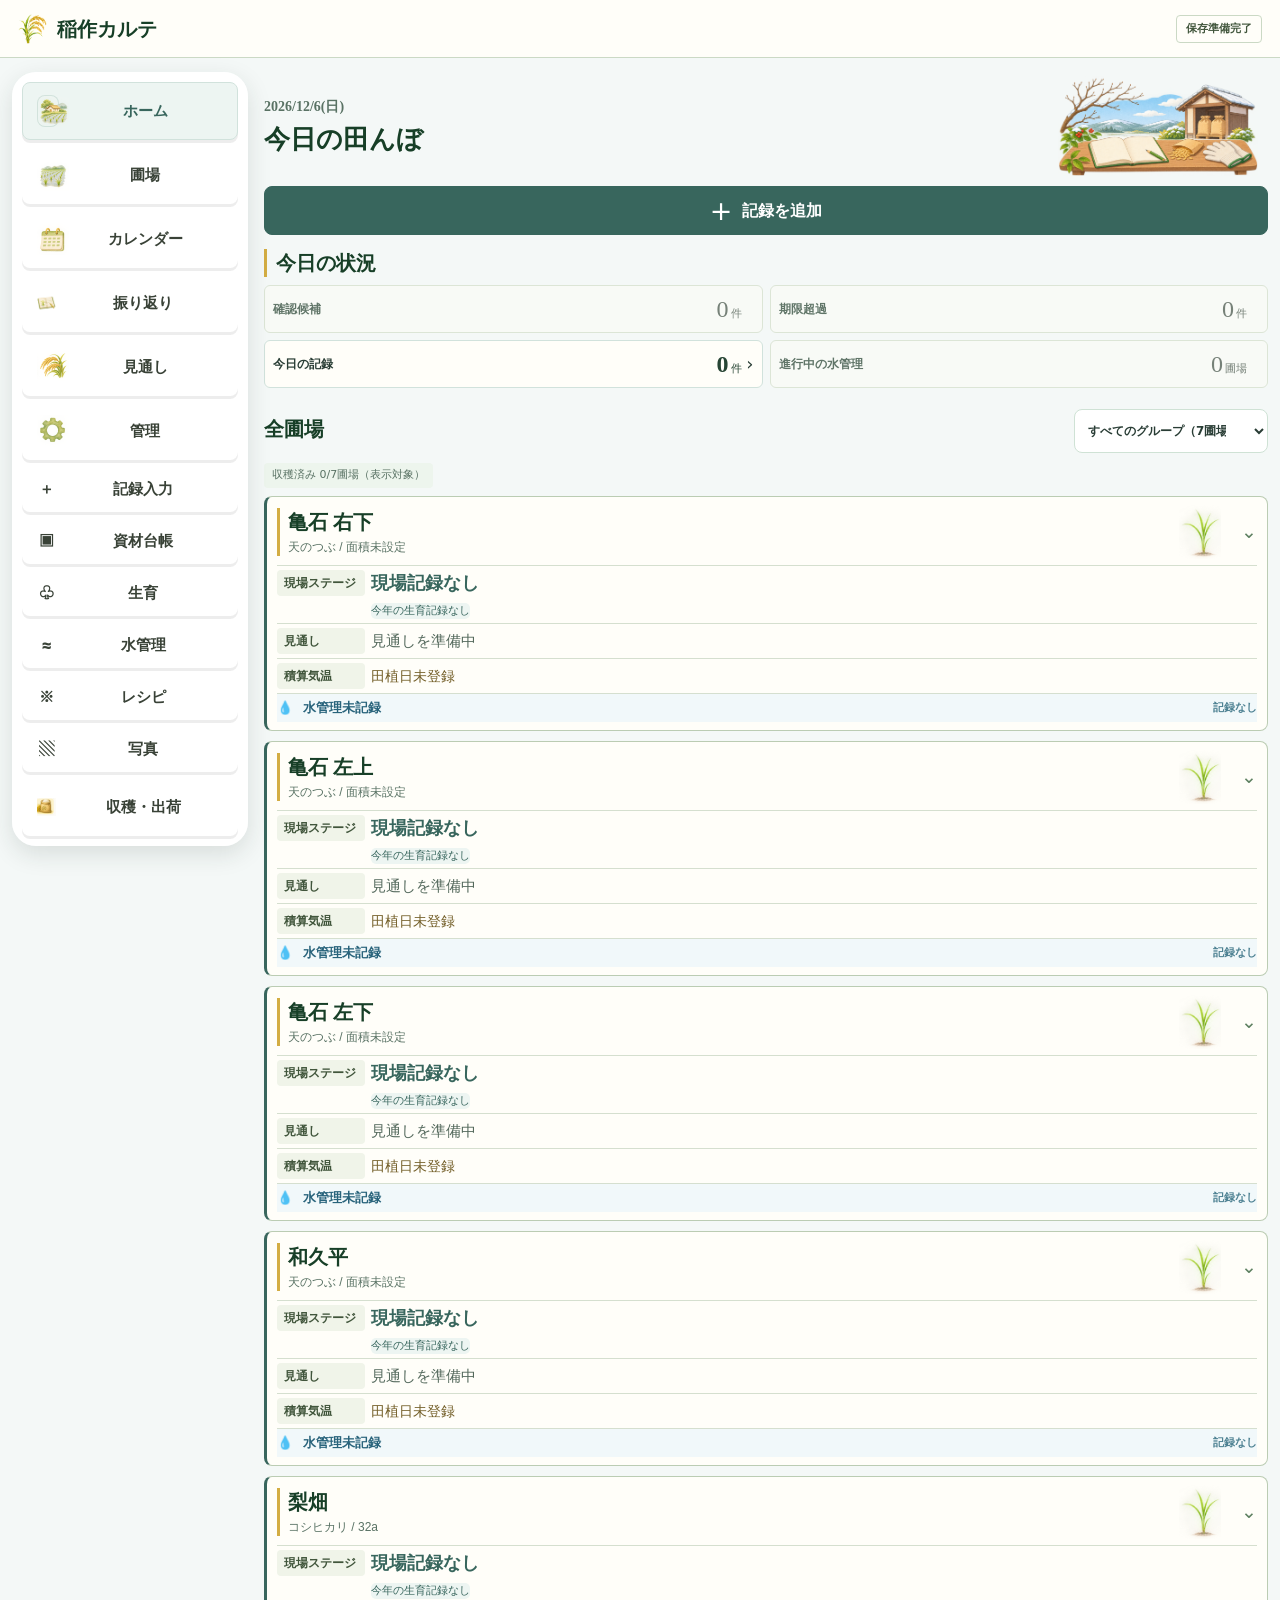
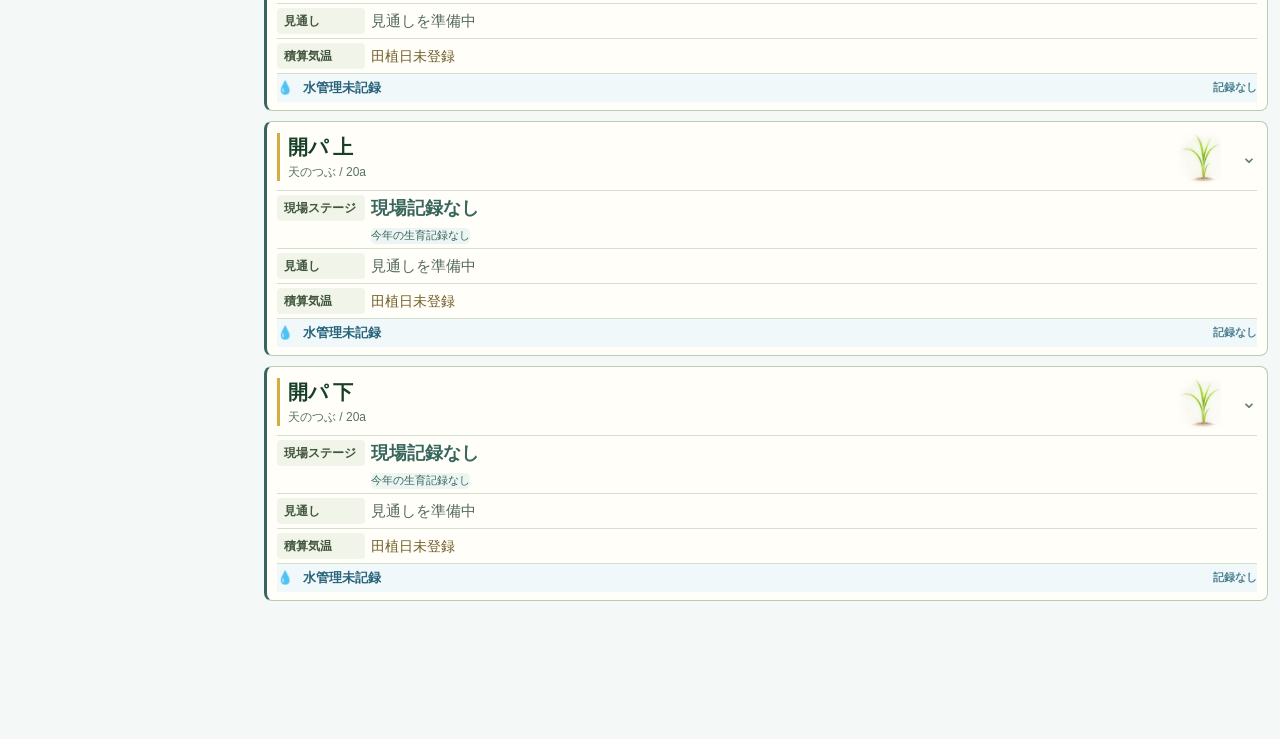
==== commit 5465038e: "Unify watercolor UI and harden record navigation for ver333" ====
--- a/index.html
+++ b/index.html
@@ -10,32 +10,35 @@
   <meta name="mobile-web-app-capable" content="yes">
   <meta name="apple-mobile-web-app-capable" content="yes">
   <meta name="apple-mobile-web-app-title" content="稲作カルテ">
-  <link rel="manifest" href="manifest.webmanifest?v=20261125_ver332">
+  <link rel="manifest" href="manifest.webmanifest?v=20261128_ver333">
   <link rel="icon" type="image/png" sizes="32x32" href="assets/icons/rice-sun-v1-32.png">
   <link rel="apple-touch-icon" sizes="180x180" href="assets/icons/rice-sun-v1-180.png">
   <title>稲作カルテ</title>
-  <link rel="stylesheet" href="assets/css/app.css?v=20261125_ver332">
-  <link rel="stylesheet" href="assets/css/field-management.css?v=20261125_ver332">
-  <link rel="stylesheet" href="assets/css/pop-shell.css?v=20261125_ver332">
-  <link rel="stylesheet" href="assets/css/home-pop.css?v=20261125_ver332">
-  <link rel="stylesheet" href="assets/css/annual-pop.css?v=20261125_ver332">
-  <link rel="stylesheet" href="assets/css/herbicide-master.css?v=20261125_ver332">
-  <link rel="stylesheet" href="assets/css/material-purchases.css?v=20261125_ver332">
-  <link rel="stylesheet" href="assets/css/field-herbicide.css?v=20261125_ver332">
-  <link rel="stylesheet" href="assets/css/backup-center.css?v=20261125_ver332">
-  <link rel="stylesheet" href="assets/css/materials-ledger.css?v=20261125_ver332">
-  <link rel="stylesheet" href="assets/css/seeder-settings.css?v=20261125_ver332">
-  <link rel="stylesheet" href="assets/css/review-ledger.css?v=20261125_ver332">
-  <link rel="stylesheet" href="assets/css/season-theme.css?v=20261125_ver332">
-  <link rel="stylesheet" href="assets/css/ui-rhythm.css?v=20261125_ver332">
-  <link rel="stylesheet" href="assets/css/annual-review-ui.css?v=20261125_ver332">
-  <link rel="stylesheet" href="assets/css/readable-ledgers.css?v=20261125_ver332">
-  <link rel="stylesheet" href="assets/css/annual-story.css?v=20261125_ver332">
-  <link rel="stylesheet" href="assets/css/review-unified.css?v=20261125_ver332">
-  <link rel="stylesheet" href="assets/css/material-review.css?v=20261125_ver332">
-  <link rel="stylesheet" href="assets/css/annual-reflection.css?v=20261125_ver332">
-  <link rel="stylesheet" href="assets/css/field-watercolor.css?v=20261125_ver332">
-  <link rel="stylesheet" href="assets/css/home-watercolor.css?v=20261125_ver332">
+  <link rel="stylesheet" href="assets/css/app.css?v=20261128_ver333">
+  <link rel="stylesheet" href="assets/css/field-management.css?v=20261128_ver333">
+  <link rel="stylesheet" href="assets/css/pop-shell.css?v=20261128_ver333">
+  <link rel="stylesheet" href="assets/css/home-pop.css?v=20261128_ver333">
+  <link rel="stylesheet" href="assets/css/annual-pop.css?v=20261128_ver333">
+  <link rel="stylesheet" href="assets/css/herbicide-master.css?v=20261128_ver333">
+  <link rel="stylesheet" href="assets/css/material-purchases.css?v=20261128_ver333">
+  <link rel="stylesheet" href="assets/css/field-herbicide.css?v=20261128_ver333">
+  <link rel="stylesheet" href="assets/css/backup-center.css?v=20261128_ver333">
+  <link rel="stylesheet" href="assets/css/materials-ledger.css?v=20261128_ver333">
+  <link rel="stylesheet" href="assets/css/seeder-settings.css?v=20261128_ver333">
+  <link rel="stylesheet" href="assets/css/review-ledger.css?v=20261128_ver333">
+  <link rel="stylesheet" href="assets/css/season-theme.css?v=20261128_ver333">
+  <link rel="stylesheet" href="assets/css/ui-rhythm.css?v=20261128_ver333">
+  <link rel="stylesheet" href="assets/css/annual-review-ui.css?v=20261128_ver333">
+  <link rel="stylesheet" href="assets/css/readable-ledgers.css?v=20261128_ver333">
+  <link rel="stylesheet" href="assets/css/annual-story.css?v=20261128_ver333">
+  <link rel="stylesheet" href="assets/css/review-unified.css?v=20261128_ver333">
+  <link rel="stylesheet" href="assets/css/material-review.css?v=20261128_ver333">
+  <link rel="stylesheet" href="assets/css/annual-reflection.css?v=20261128_ver333">
+  <link rel="stylesheet" href="assets/css/field-watercolor.css?v=20261128_ver333">
+  <link rel="stylesheet" href="assets/css/home-watercolor.css?v=20261128_ver333">
+  <link rel="stylesheet" href="assets/css/calendar-watercolor.css?v=20261128_ver333">
+  <link rel="stylesheet" href="assets/css/review-outlook-watercolor.css?v=20261128_ver333">
+  <link rel="stylesheet" href="assets/css/management-watercolor.css?v=20261128_ver333">
   <style>
     #storageBootFailure[hidden] { display: none !important; }
     #storageBootFailure { position: fixed; inset: 0; z-index: 2147483647; display: grid; align-content: center; background: #f7faf7; color: #243b2d; padding: 24px; }
@@ -714,43 +717,46 @@
       <section class="screen" id="screen-data" data-title="共通マスター">
         <div class="screen-head">
           <div>
-            <p class="eyebrow">管理ハブ</p>
+            <p class="eyebrow">管理</p>
             <h2>共通マスター</h2>
           </div>
-          <button class="secondary icon-button system-settings-trigger" type="button" data-action="open-system-settings" aria-label="システム設定を開く" title="システム設定">⚙</button>
-        </div>
-        <section id="dataBackupCenter" class="backup-center" aria-label="データの保護"></section>
+        </div>
+        <section class="management-backup-strip" aria-label="データの保護">
+          <details class="management-backup-fold"><summary><b>データの保護</b><span id="managementBackupSummary"></span></summary><section id="dataBackupCenter" class="backup-center" aria-label="バックアップの詳細"></section></details>
+          <button type="button" class="secondary" id="managementBackupShare">保存・共有</button>
+        </section>
         <div class="mobile-screen-menu settings-menu">
-          <div class="section-title compact">
-            <h3>農作業の管理入口</h3>
-            <span class="muted">固定情報と記録の本籍地をここに集約</span>
-          </div>
           <div class="common-master-grid">
-            <h4 class="common-master-group">圃場・栽培の設定</h4>
-            <button class="common-master-card green" data-jump-screen="fields"><img src="assets/images/menu-icons/field-master.png" alt=""><b>圃場マスター</b><small>土質・面積・グループ</small><em data-master-count="fields">-</em></button>
-            <button class="common-master-card green" data-jump-screen="recipes"><img src="assets/images/menu-icons/recipe.png" alt=""><b>栽培レシピ</b><small>品種単位の設定</small><em data-master-count="varieties">-</em></button>
-            <h4 class="common-master-group">機械・作業の設定</h4>
-            <button class="common-master-card amber" data-jump-screen="transplanter-settings"><img src="assets/images/menu-icons/transplanter.png" alt=""><b>田植え機</b><small>年度別の設定・検証</small><em data-master-count="transplanter">-</em></button>
-            <button class="common-master-card green" data-jump-screen="seeder-settings"><img src="assets/images/light-icons/seedling-tray.png" alt=""><b>播種機</b><small>慣行・密苗・苗用マット</small><em data-master-count="seeder">-</em></button>
-            <button class="common-master-card amber" data-jump-screen="machines"><img src="assets/images/menu-icons/maintenance.png" alt=""><b>機械メンテ</b><small>整備・点検履歴</small><em data-master-count="machines">-</em></button>
-            <button class="common-master-card green" type="button" data-jump-screen="tractor-settings"><img src="assets/images/light-icons/tractor-puddling.png" alt=""><b>トラクター設定</b><small>秋起こし・くろぬり・代掻き</small><em data-master-count="tractorProfiles">-</em></button>
-            <h4 class="common-master-group">水管理・資材の記録</h4>
-            <button class="common-master-card amber" data-jump-screen="irrigation" data-water-type="dry"><img src="assets/images/menu-icons/dry-period.png" alt=""><b>中干し</b><small>目標・実施期間</small><em data-master-count="dryPeriods">-</em></button>
-            <button class="common-master-card water" data-jump-screen="irrigation"><img src="assets/images/menu-icons/irrigation.png" alt=""><b>間断 / 湿潤</b><small>水管理の記録</small><em data-master-count="irrigations">-</em></button>
-            <button class="common-master-card green" data-jump-screen="herbicide"><img src="assets/images/menu-icons/herbicide-program.png" alt=""><b>除草剤体系</b><small>体系・年度・圃場への設定</small><em data-master-count="herbicide">-</em></button>
-            <button class="common-master-card amber" data-jump-screen="materials"><img src="assets/images/menu-icons/materials.png" alt=""><b>資材管理</b><small>購入履歴・在庫・使用量</small><em data-master-count="materials">-</em></button>
-            <button class="common-master-card" data-jump-screen="photos"><img src="assets/images/menu-icons/photos.png" alt=""><b>写真</b><small>比較素材</small><em data-master-count="photos">-</em></button>
-            <h4 class="common-master-group">収量・出荷と年度の記録</h4>
-            <button class="common-master-card amber" type="button" data-open-harvest-ledger><img src="assets/images/light-icons/rice-sack.png" alt=""><b>収穫・出荷</b><small>収量・残量・販売・おすそ分け</small><em data-master-count="harvestLedger">-</em></button>
-            <button class="common-master-card" data-jump-screen="notices"><span class="common-master-symbol">🔔</span><b>予定通知</b><small>登録予定のお知らせ</small><em>設定</em></button>
+            <h4 class="common-master-group">圃場・栽培</h4>
+            <button type="button" class="common-master-card green" data-jump-screen="fields"><span class="master-watercolor-art" style="--art-x:22;--art-y:332" aria-hidden="true"></span><span class="master-card-copy"><b>圃場マスター</b><small>土質・面積・グループ</small></span><em data-master-count="fields">-</em><span class="master-card-chevron" aria-hidden="true">›</span></button>
+            <button type="button" class="common-master-card green" data-jump-screen="recipes"><span class="master-watercolor-art" style="--art-x:454;--art-y:332" aria-hidden="true"></span><span class="master-card-copy"><b>栽培レシピ</b><small>品種ごとの栽培設定</small></span><em data-master-count="varieties">-</em><span class="master-card-chevron" aria-hidden="true">›</span></button>
+            <h4 class="common-master-group">機械・整備</h4>
+            <button type="button" class="common-master-card green" data-jump-screen="tractor-settings"><span class="master-watercolor-art" style="--art-x:22;--art-y:550" aria-hidden="true"></span><span class="master-card-copy"><b>トラクター設定</b><small>秋起こし・くろぬり・代掻き</small></span><em data-master-count="tractorProfiles">-</em><span class="master-card-chevron" aria-hidden="true">›</span></button>
+            <button type="button" class="common-master-card amber" data-jump-screen="transplanter-settings"><span class="master-watercolor-art" style="--art-x:454;--art-y:550" aria-hidden="true"></span><span class="master-card-copy"><b>田植え機</b><small>年度別の設定・検証</small></span><em data-master-count="transplanter">-</em><span class="master-card-chevron" aria-hidden="true">›</span></button>
+            <button type="button" class="common-master-card green" data-jump-screen="seeder-settings"><span class="master-watercolor-art" style="--art-x:22;--art-y:716" aria-hidden="true"></span><span class="master-card-copy"><b>播種機</b><small>慣行・密苗・苗用マット</small></span><em data-master-count="seeder">-</em><span class="master-card-chevron" aria-hidden="true">›</span></button>
+            <button type="button" class="common-master-card amber" data-jump-screen="machines"><span class="master-watercolor-art" style="--art-x:454;--art-y:716" aria-hidden="true"></span><span class="master-card-copy"><b>機械メンテ</b><small>整備・点検履歴</small></span><em data-master-count="machines">-</em><span class="master-card-chevron" aria-hidden="true">›</span></button>
+            <h4 class="common-master-group">資材・除草</h4>
+            <button type="button" class="common-master-card amber" data-jump-screen="materials"><span class="master-watercolor-art" style="--art-x:22;--art-y:1143" aria-hidden="true"></span><span class="master-card-copy"><b>資材台帳</b><small>購入・在庫・使用</small></span><em data-master-count="materials">-</em><span class="master-card-chevron" aria-hidden="true">›</span></button>
+            <button type="button" class="common-master-card green" data-jump-screen="herbicide"><span class="master-watercolor-art" style="--art-x:454;--art-y:1143" aria-hidden="true"></span><span class="master-card-copy"><b>除草剤体系</b><small>年度・圃場ごとの体系</small></span><em data-master-count="herbicide">-</em><span class="master-card-chevron" aria-hidden="true">›</span></button>
+            <h4 class="common-master-group">記録・お知らせ</h4>
+            <button type="button" class="common-master-card" data-jump-screen="photos"><span class="master-watercolor-art" style="--art-x:22;--art-y:1339" aria-hidden="true"></span><span class="master-card-copy"><b>写真</b><small>圃場の写真を確認</small></span><em data-master-count="photos">-</em><span class="master-card-chevron" aria-hidden="true">›</span></button>
+            <button type="button" class="common-master-card" data-jump-screen="notices"><span class="master-watercolor-art" style="--art-x:454;--art-y:1339" aria-hidden="true"></span><span class="master-card-copy"><b>予定通知</b><small>登録予定のお知らせ</small></span><em>設定</em><span class="master-card-chevron" aria-hidden="true">›</span></button>
+            <h4 class="common-master-group">収穫・出荷</h4>
+            <button class="common-master-card amber master-card-wide" type="button" data-open-harvest-ledger><span class="master-watercolor-art" style="--art-x:22;--art-y:1534" aria-hidden="true"></span><span class="master-card-copy"><b>収穫・出荷</b><small>収量・残量・販売・おすそ分け</small></span><em data-master-count="harvestLedger">-</em><span class="master-card-chevron" aria-hidden="true">›</span></button>
+            <h4 class="common-master-group">データ管理</h4>
+            <button class="common-master-card master-card-wide" type="button" data-action="open-system-settings" aria-controls="systemSettingsPanel"><span class="management-settings-art" aria-hidden="true"></span><span class="master-card-copy"><b>データ保存・読み込み</b></span><span class="master-card-chevron" aria-hidden="true">›</span></button>
           </div>
         </div>
         <section id="systemSettingsPanel" class="system-settings-panel hidden" aria-hidden="true">
-          <div class="system-settings-head"><div><span>システム設定</span><h3>データとアプリ</h3></div><button class="secondary icon-button" type="button" data-action="close-system-settings" aria-label="システム設定を閉じる">×</button></div>
-          <p class="system-settings-note">普段の管理は共通マスターから行い、保存・復元・更新などの操作だけをここにまとめています。</p>
+          <div class="system-settings-head"><div><span>記録を守る</span><h3>データ管理</h3></div><button class="secondary icon-button" type="button" data-action="close-system-settings" aria-label="システム設定を閉じる">×</button></div>
+          <div class="data-primary-actions">
+            <button type="button" class="primary" data-action="export-json">データを保存</button>
+            <button type="button" class="secondary" data-action="open-data-import" aria-controls="dataImportOptions" aria-expanded="false">データを読み込む</button>
+          </div>
+          <p class="system-settings-note">JSONファイルで保存・読み込みできます。</p>
+          <details id="dataImportOptions" class="data-settings-fold">
+          <summary>読み込み設定</summary>
           <div class="data-actions">
-          <button class="primary" data-action="export-json">JSON保存</button>
-          <button class="secondary" data-action="export-csv">CSV出力</button>
           <label class="file-button">JSONを選択<input id="importFile" type="file" accept=".json,application/json"></label>
           <label>読み込み方法<select id="importMode">
             <option value="inspect">検査のみ</option>
@@ -758,6 +764,13 @@
             <option value="replace">完全置換</option>
           </select></label>
           <button class="secondary" data-action="import-json">JSONを検査・実行</button>
+          </div>
+          <div id="dataImportReport" class="data-import-report hidden"></div>
+          </details>
+          <details class="data-settings-fold">
+          <summary>その他の操作</summary>
+          <div class="data-actions">
+          <button class="secondary" data-action="export-csv">CSV出力</button>
           <button class="secondary" data-action="import-legacy">旧版取り込み</button>
           <button class="secondary" data-action="restore-backup">直前バックアップ復旧</button>
           <button class="secondary" data-action="undo-last-save">直前に戻す</button>
@@ -765,13 +778,16 @@
           <button class="secondary" data-action="enable-notifications">通知を許可</button>
           <button class="secondary" data-action="force-update">最新版に更新（自動保存）</button>
           </div>
-          <div id="dataImportReport" class="data-import-report hidden"></div>
+          </details>
+          <details class="data-settings-fold" id="dataDiagnostics">
+          <summary>保存状況・診断</summary>
           <div id="dataStorageStatus" class="data-storage-status"></div>
           <div class="data-status" id="dataStatus"></div>
           <details class="data-snapshot-details">
             <summary>保存内容を確認（JSON）</summary>
             <small>現在のブラウザ内データを読み取り専用で表示します。</small>
             <textarea id="dataSnapshot" readonly></textarea>
+          </details>
           </details>
         </section>
       </section>
@@ -910,17 +926,17 @@
 
   <div id="toast" class="toast hidden" role="status"></div>
 
-  <script src="assets/js/core/utils.js?v=20261125_ver332"></script>
-  <script src="assets/js/core/material-quantities.js?v=20261125_ver332"></script>
-  <script src="assets/js/core/schema.js?v=20261125_ver332"></script>
-  <script src="assets/js/core/storage.js?v=20261125_ver332"></script>
-  <script src="assets/js/core/backup-export.js?v=20261125_ver332"></script>
+  <script src="assets/js/core/utils.js?v=20261128_ver333"></script>
+  <script src="assets/js/core/material-quantities.js?v=20261128_ver333"></script>
+  <script src="assets/js/core/schema.js?v=20261128_ver333"></script>
+  <script src="assets/js/core/storage.js?v=20261128_ver333"></script>
+  <script src="assets/js/core/backup-export.js?v=20261128_ver333"></script>
   <section id="storageBootFailure" hidden role="alert" aria-labelledby="storageBootFailureTitle">
     <div><h1 id="storageBootFailureTitle">保存データを読み込めませんでした</h1><p>データを上書きせず、起動を停止しました。保存領域の状態を確認してから再読み込みしてください。</p><button id="storageBootReload" type="button">再読み込み</button></div>
   </section>
-  <script src="assets/js/core/state.js?v=20261125_ver332"></script>
-  <script src="assets/js/core/harvest-ledger.js?v=20261125_ver332"></script>
-  <script src="assets/js/core/cultivation.js?v=20261125_ver332"></script>
+  <script src="assets/js/core/state.js?v=20261128_ver333"></script>
+  <script src="assets/js/core/harvest-ledger.js?v=20261128_ver333"></script>
+  <script src="assets/js/core/cultivation.js?v=20261128_ver333"></script>
   <script id="storageBootGuard">
     (function () {
       "use strict";
@@ -951,52 +967,52 @@
       if (reload && typeof reload.focus === "function") reload.focus();
     })();
   </script>
-  <script src="assets/js/core/herbicide.js?v=20261125_ver332"></script>
-  <script src="assets/js/core/material-purchases.js?v=20261125_ver332"></script>
-  <script src="assets/js/core/material-stock.js?v=20261125_ver332"></script>
-  <script src="assets/js/core/material-insights.js?v=20261125_ver332"></script>
-  <script src="assets/js/core/material-planning.js?v=20261125_ver332"></script>
-  <script src="assets/js/core/seeder-settings.js?v=20261125_ver332"></script>
-  <script src="assets/js/core/agro.js?v=20261125_ver332"></script>
-  <script src="assets/js/core/outlook.js?v=20261125_ver332"></script>
-  <script src="assets/js/core/record-actions.js?v=20261125_ver332"></script>
-  <script src="assets/js/core/calendar.js?v=20261125_ver332"></script>
-  <script src="assets/js/core/alerts.js?v=20261125_ver332"></script>
-  <script src="assets/js/core/weather.js?v=20261125_ver332"></script>
-  <script src="assets/js/core/harvest-weather.js?v=20261125_ver332"></script>
-  <script src="assets/js/core/navigation.js?v=20261125_ver332"></script>
-  <script src="assets/js/core/pwa.js?v=20261125_ver332"></script>
-  <script src="assets/js/ui/season-art.js?v=20261125_ver332"></script>
-  <script src="assets/js/screens/home.js?v=20261125_ver332"></script>
-  <script src="assets/js/screens/calendar.js?v=20261125_ver332"></script>
-  <script src="assets/js/screens/bottom-sheet.js?v=20261125_ver332"></script>
-  <script src="assets/js/screens/recipes.js?v=20261125_ver332"></script>
-  <script src="assets/js/screens/fields.js?v=20261125_ver332"></script>
-  <script src="assets/js/screens/field-work.js?v=20261125_ver332"></script>
-  <script src="assets/js/screens/fertilizer.js?v=20261125_ver332"></script>
-  <script src="assets/js/screens/growth.js?v=20261125_ver332"></script>
-  <script src="assets/js/screens/dry-period.js?v=20261125_ver332"></script>
-  <script src="assets/js/screens/irrigation.js?v=20261125_ver332"></script>
-  <script src="assets/js/screens/photos.js?v=20261125_ver332"></script>
-  <script src="assets/js/screens/other-work.js?v=20261125_ver332"></script>
-  <script src="assets/js/screens/herbicide.js?v=20261125_ver332"></script>
-  <link rel="stylesheet" href="assets/css/harvest-reflection.css?v=20261125_ver332">
-  <script src="assets/js/core/harvest-review.js?v=20261125_ver332"></script>
-  <script src="assets/js/ui/material-review.js?v=20261125_ver332"></script>
-  <script src="assets/js/screens/annual.js?v=20261125_ver332"></script>
-  <script src="assets/js/screens/materials.js?v=20261125_ver332"></script>
-  <script src="assets/js/screens/results.js?v=20261125_ver332"></script>
-  <script src="assets/js/screens/harvest-performance.js?v=20261125_ver332"></script>
-  <script src="assets/js/screens/notices.js?v=20261125_ver332"></script>
-  <script src="assets/js/screens/outlook.js?v=20261125_ver332"></script>
-  <script src="assets/js/screens/machines.js?v=20261125_ver332"></script>
-  <script src="assets/js/screens/tractor-settings.js?v=20261125_ver332"></script>
-  <script src="assets/js/screens/transplanter-settings.js?v=20261125_ver332"></script>
-  <script src="assets/js/screens/seeder-settings.js?v=20261125_ver332"></script>
-  <script src="assets/js/screens/data.js?v=20261125_ver332"></script>
-  <script src="assets/js/screens/shipments.js?v=20261125_ver332"></script>
-  <script src="assets/js/screens/harvest-ledger.js?v=20261125_ver332"></script>
-  <script src="assets/js/ui/season-theme.js?v=20261125_ver332"></script>
-  <script src="assets/js/app.js?v=20261125_ver332"></script>
+  <script src="assets/js/core/herbicide.js?v=20261128_ver333"></script>
+  <script src="assets/js/core/material-purchases.js?v=20261128_ver333"></script>
+  <script src="assets/js/core/material-stock.js?v=20261128_ver333"></script>
+  <script src="assets/js/core/material-insights.js?v=20261128_ver333"></script>
+  <script src="assets/js/core/material-planning.js?v=20261128_ver333"></script>
+  <script src="assets/js/core/seeder-settings.js?v=20261128_ver333"></script>
+  <script src="assets/js/core/agro.js?v=20261128_ver333"></script>
+  <script src="assets/js/core/outlook.js?v=20261128_ver333"></script>
+  <script src="assets/js/core/record-actions.js?v=20261128_ver333"></script>
+  <script src="assets/js/core/calendar.js?v=20261128_ver333"></script>
+  <script src="assets/js/core/alerts.js?v=20261128_ver333"></script>
+  <script src="assets/js/core/weather.js?v=20261128_ver333"></script>
+  <script src="assets/js/core/harvest-weather.js?v=20261128_ver333"></script>
+  <script src="assets/js/core/navigation.js?v=20261128_ver333"></script>
+  <script src="assets/js/core/pwa.js?v=20261128_ver333"></script>
+  <script src="assets/js/ui/season-art.js?v=20261128_ver333"></script>
+  <script src="assets/js/screens/home.js?v=20261128_ver333"></script>
+  <script src="assets/js/screens/calendar.js?v=20261128_ver333"></script>
+  <script src="assets/js/screens/bottom-sheet.js?v=20261128_ver333"></script>
+  <script src="assets/js/screens/recipes.js?v=20261128_ver333"></script>
+  <script src="assets/js/screens/fields.js?v=20261128_ver333"></script>
+  <script src="assets/js/screens/field-work.js?v=20261128_ver333"></script>
+  <script src="assets/js/screens/fertilizer.js?v=20261128_ver333"></script>
+  <script src="assets/js/screens/growth.js?v=20261128_ver333"></script>
+  <script src="assets/js/screens/dry-period.js?v=20261128_ver333"></script>
+  <script src="assets/js/screens/irrigation.js?v=20261128_ver333"></script>
+  <script src="assets/js/screens/photos.js?v=20261128_ver333"></script>
+  <script src="assets/js/screens/other-work.js?v=20261128_ver333"></script>
+  <script src="assets/js/screens/herbicide.js?v=20261128_ver333"></script>
+  <link rel="stylesheet" href="assets/css/harvest-reflection.css?v=20261128_ver333">
+  <script src="assets/js/core/harvest-review.js?v=20261128_ver333"></script>
+  <script src="assets/js/ui/material-review.js?v=20261128_ver333"></script>
+  <script src="assets/js/screens/annual.js?v=20261128_ver333"></script>
+  <script src="assets/js/screens/materials.js?v=20261128_ver333"></script>
+  <script src="assets/js/screens/results.js?v=20261128_ver333"></script>
+  <script src="assets/js/screens/harvest-performance.js?v=20261128_ver333"></script>
+  <script src="assets/js/screens/notices.js?v=20261128_ver333"></script>
+  <script src="assets/js/screens/outlook.js?v=20261128_ver333"></script>
+  <script src="assets/js/screens/machines.js?v=20261128_ver333"></script>
+  <script src="assets/js/screens/tractor-settings.js?v=20261128_ver333"></script>
+  <script src="assets/js/screens/transplanter-settings.js?v=20261128_ver333"></script>
+  <script src="assets/js/screens/seeder-settings.js?v=20261128_ver333"></script>
+  <script src="assets/js/screens/data.js?v=20261128_ver333"></script>
+  <script src="assets/js/screens/shipments.js?v=20261128_ver333"></script>
+  <script src="assets/js/screens/harvest-ledger.js?v=20261128_ver333"></script>
+  <script src="assets/js/ui/season-theme.js?v=20261128_ver333"></script>
+  <script src="assets/js/app.js?v=20261128_ver333"></script>
 </body>
 </html>
--- a/assets/css/app.css
+++ b/assets/css/app.css
@@ -2955,10 +2955,6 @@
   }
 
   .annual-menu-button {
-    width: 34px !important;
-    min-width: 34px !important;
-    height: 40px !important;
-    min-height: 40px !important;
     color: #1d281d !important;
     font-size: 22px !important;
   }
@@ -13737,10 +13733,6 @@
   }
 
   .annual-menu-button {
-    width: 34px !important;
-    min-width: 34px !important;
-    height: 34px !important;
-    min-height: 34px !important;
     color: #141c15 !important;
     font-size: 22px !important;
     font-weight: 800 !important;
@@ -14024,17 +14016,6 @@
     font-size: 12.5px !important;
     font-weight: 800 !important;
     text-align: center !important;
-  }
-
-  #screen-annual .annual-menu-button {
-    width: 31px !important;
-    min-width: 31px !important;
-    height: 31px !important;
-    min-height: 31px !important;
-    color: #111914 !important;
-    font-size: 21px !important;
-    font-weight: 850 !important;
-    line-height: 1 !important;
   }
 
   #screen-annual .annual-summary-board {
@@ -14671,13 +14652,6 @@
   #screen-annual.annual-detail-mode .annual-target-card > .annual-edit-grid {
     display: none !important;
   }
-}
-.system-settings-trigger {
-  width: 44px;
-  min-width: 44px;
-  padding: 0;
-  font-size: 22px;
-  line-height: 1;
 }
 .common-master-grid {
   display: grid;
@@ -15568,3 +15542,20 @@
 #fwTimingReview p { font-size: 13px; line-height: 1.7; overflow-wrap: anywhere; }
 #fwTimingReview label { display: block; margin: 12px 0; }
 #fwTimingReview textarea { width: 100%; box-sizing: border-box; }
+
+/* Existing master screens: audit fixes scoped to their small controls. */
+#screen-machines .machine-head > button[data-machine-exit],
+#screen-machines .machine-head > button[data-machine-back],
+#screen-machines .machine-head > button[data-machine-detail-back],
+#screen-notices .screen-head > button[data-action="enable-notifications"] {
+  min-width: 44px;
+  min-height: 44px;
+}
+#screen-transplanter-settings .ts-details > summary,
+#screen-transplanter-settings .ts-profile > details > summary {
+  min-height: 44px;
+  box-sizing: border-box;
+}
+#screen-herbicide p.hm-label-note {
+  font-size: 12px;
+}
--- a/assets/css/field-watercolor.css
+++ b/assets/css/field-watercolor.css
@@ -1,4 +1,8 @@
 /* Fields-tab management list only. Keep renderer-supplied stage colors. */
+#screen-fields .field-hub-groups button[data-field-group-open] small {
+  font-size: 12px;
+  line-height: 1.5;
+}
 #screen-fields .field-hub-list { padding-bottom: calc(96px + env(safe-area-inset-bottom)); }
 #screen-fields .field-hub-card.field-wc.field-master-card[hidden] { display: none; }
 #screen-fields .field-master-heading,
@@ -282,3 +286,156 @@
   #screen-fields .field-master-card > .field-master-edit:hover > span,
   #screen-fields .field-master-heading button:hover { background: #edf3e3; }
 }
+
+/* Detail and settings retain their markup, stage colors and input behavior. */
+#screen-fields :is(.field-hub-detail, .field-hub-settings) {
+  --field-wc-mincho: "Yu Mincho", "Hiragino Mincho ProN", "Noto Serif CJK JP", serif;
+  --field-wc-gothic: "Yu Gothic", "Hiragino Kaku Gothic ProN", "Meiryo", sans-serif;
+  min-width: 0;
+  gap: 10px;
+  padding-bottom: calc(96px + env(safe-area-inset-bottom, 0px));
+  color: #173f27;
+  font: 400 14px/1.6 var(--field-wc-gothic);
+}
+#screen-fields :is(.field-hub-detail, .field-hub-settings) :is(h3, h4, b, small, p, label, summary) {
+  min-width: 0;
+  white-space: normal;
+  overflow-wrap: anywhere;
+  text-overflow: clip;
+}
+#screen-fields :is(.field-hub-detail, .field-hub-settings) .field-hub-detail-head {
+  gap: 8px;
+  padding-bottom: 8px;
+  border-bottom: 1px solid #cbd9c5;
+}
+#screen-fields :is(.field-hub-detail, .field-hub-settings) .field-hub-detail-head h3 {
+  box-sizing: border-box;
+  min-width: 0;
+  padding-right: 12px;
+  overflow: visible;
+  word-break: normal;
+  overflow-wrap: anywhere;
+  font: 600 22px/1.4 var(--field-wc-mincho);
+}
+#screen-fields :is(.field-hub-detail, .field-hub-settings) .field-hub-detail-head :is(span, small) {
+  font: 400 12px/1.6 var(--field-wc-gothic);
+}
+#screen-fields :is(.field-hub-detail, .field-hub-settings) button {
+  box-sizing: border-box;
+  min-height: 44px;
+  border-radius: 6px;
+  font-family: var(--field-wc-gothic);
+  white-space: normal;
+  overflow-wrap: anywhere;
+}
+#screen-fields :is(.field-hub-detail, .field-hub-settings) .field-hub-back {
+  width: 44px;
+  height: 44px;
+  min-width: 44px;
+}
+body:has(#appBackButton:not(.hidden)) #screen-fields :is(.field-hub-detail, .field-hub-settings) .field-hub-back {
+  visibility: hidden;
+  pointer-events: none;
+}
+#screen-fields .field-hub-detail-head > button[data-field-view="settings"] {
+  flex: 0 0 auto;
+  min-width: 44px;
+  padding: 6px 10px;
+  font-size: 12px;
+}
+#screen-fields .field-hub-detail .field-hub-now { padding: 8px; border-radius: 8px; }
+#screen-fields .field-hub-detail .field-hub-now > :is(img, span) { border-radius: 8px; }
+#screen-fields .field-hub-detail .field-hub-now b { font: 600 18px/1.5 var(--field-wc-gothic); }
+#screen-fields .field-hub-detail .field-hub-now :is(small, p) { font: 400 12px/1.6 var(--field-wc-gothic); }
+#screen-fields .field-hub-detail :is(.field-hub-master-card, .field-hub-settings-link) {
+  padding: 0;
+  border: 0;
+  border-block: 1px solid #cbd9c5;
+  border-radius: 0;
+  background: #fffef9;
+  box-shadow: none;
+}
+#screen-fields .field-hub-detail .field-hub-master-card-head { flex-wrap: wrap; padding: 8px 10px; }
+#screen-fields .field-hub-detail :is(.field-hub-master-card-head > b, .field-herbicide-detail h4) {
+  margin: 0;
+  font: 600 16px/1.5 var(--field-wc-mincho);
+}
+#screen-fields .field-hub-detail .field-hub-master-card-head > span { font-size: 12px; }
+#screen-fields .field-hub-detail .field-hub-master-grid { grid-template-columns: minmax(0, 1fr); gap: 0; padding: 0 10px 4px; }
+#screen-fields .field-hub-detail .field-hub-master-grid > span {
+  display: grid;
+  grid-template-columns: 86px minmax(0, 1fr);
+  align-items: baseline;
+  gap: 8px;
+  padding: 6px 0;
+  border-top: 1px solid #d5dfcf;
+  border-radius: 0;
+  background: transparent;
+}
+#screen-fields .field-hub-detail .field-hub-master-grid small { color: #52634f; font: 400 12px/1.6 var(--field-wc-gothic); }
+#screen-fields .field-hub-detail .field-hub-master-grid b { margin: 0; font: 500 14px/1.6 var(--field-wc-gothic); }
+#screen-fields .field-hub-detail .field-hub-settings-link { padding: 8px 10px; }
+#screen-fields .field-hub-detail .field-hub-settings-link b { font-size: 14px; }
+#screen-fields .field-hub-detail .field-hub-settings-link span { font-size: 12px; }
+#screen-fields .field-hub-detail .field-management-current { padding: 8px 10px; border-radius: 8px; }
+#screen-fields .field-hub-detail .field-management-current :is(b, small) { overflow: visible; }
+#screen-fields .field-hub-detail .field-management-current b { font-size: 14px; }
+#screen-fields .field-hub-detail .field-management-current :is(span, small, p) { font-size: 12px; }
+#screen-fields .field-hub-detail .critical-water-window { min-width: 0; border-radius: 8px; }
+#screen-fields .field-hub-detail .critical-water-window :is(span, b, small, p) {
+  min-width: 0;
+  max-height: none;
+  overflow: visible;
+  white-space: normal;
+  overflow-wrap: anywhere;
+  text-overflow: clip;
+  font: 400 12px/1.6 var(--field-wc-gothic);
+}
+#screen-fields .field-hub-detail .critical-water-window > strong {
+  min-width: 0;
+  white-space: normal;
+  overflow-wrap: anywhere;
+  font: 600 18px/1.6 var(--field-wc-gothic);
+}
+#screen-fields .field-hub-detail .critical-water-window-head { flex-wrap: wrap; align-items: baseline; }
+#screen-fields .field-hub-detail .critical-water-window-head b { border-radius: 4px; }
+#screen-fields .field-hub-detail .critical-water-window-facts span { border-radius: 4px; }
+#screen-fields .field-hub-detail .critical-water-window-water {
+  grid-template-columns: minmax(0, 1fr);
+  padding: 6px 0;
+  border: 0;
+  border-block: 1px solid rgba(60, 139, 172, .18);
+  border-radius: 0;
+  background: transparent;
+}
+#screen-fields .field-hub-detail .critical-water-window-water small { grid-column: 1; }
+#screen-fields .field-hub-detail .field-history-link { min-height: 44px !important; font-size: 14px; }
+#screen-fields .field-hub-settings .form-section {
+  border: 1px solid #cbd9c5;
+  border-radius: 8px;
+  background: #fffef9;
+  box-shadow: none;
+}
+#screen-fields .field-hub-settings .form-section > summary {
+  box-sizing: border-box;
+  min-height: 44px;
+  padding: 10px;
+  font: 600 16px/1.5 var(--field-wc-mincho);
+}
+#screen-fields .field-hub-settings .form-grid { min-width: 0; gap: 10px; }
+#screen-fields .field-hub-settings label { font: 500 14px/1.6 var(--field-wc-gothic); }
+#screen-fields .field-hub-settings :is(input:not([type="checkbox"]):not([type="radio"]), select, textarea) {
+  box-sizing: border-box;
+  width: 100%;
+  min-width: 0;
+  max-width: 100%;
+  min-height: 44px;
+  border-radius: 6px;
+  font: 400 16px/1.5 var(--field-wc-gothic);
+}
+#screen-fields .field-hub-settings .hint-text { font: 400 12px/1.6 var(--field-wc-gothic); }
+@media (max-width: 599px) {
+  #screen-fields .field-hub-settings .form-grid.inline-grid { grid-template-columns: minmax(0, 1fr); }
+  #screen-fields .field-hub-detail .field-management-current { grid-template-columns: minmax(0, 1fr); gap: 4px; }
+  #screen-fields .field-hub-detail .field-management-current p { max-width: none; text-align: left; }
+}
--- a/assets/css/home-watercolor.css
+++ b/assets/css/home-watercolor.css
@@ -1,4 +1,21 @@
 /* Home watercolor presentation; load after the base and shared stylesheets. */
+html:has(#appBackButton) body:has(#screen-home.active) .app-header {
+  background: #fffef9 !important;
+  color: #173f27;
+  border-bottom: 1px solid #cbd9c5;
+  box-shadow: none;
+}
+body:has(#screen-home.active) .app-header h1 {
+  color: #173f27;
+  font-family: "Yu Mincho", "Hiragino Mincho ProN", "Noto Serif CJK JP", serif;
+  font-weight: 600;
+}
+body:has(#screen-home.active) .app-header #saveStatus:not([data-save-state="error"]) {
+  color: #40553b;
+  background: transparent;
+  border-color: #cbd9c5;
+  border-radius: 4px;
+}
 #screen-home .farm-calendar-home { padding-bottom: calc(96px + env(safe-area-inset-bottom, 0px)); }
 #screen-home { --home-watercolor-serif: "Yu Mincho", "Hiragino Mincho ProN", "Noto Serif CJK JP", serif; --home-watercolor-gothic: "Yu Gothic", "Hiragino Kaku Gothic ProN", sans-serif; }
 #screen-home .home-pop-header h1,
@@ -10,7 +27,7 @@
 #screen-home .home-decision-hero [data-home-quick-record] { min-height: 48px; justify-content: center; font-size: 16px; font-weight: 600; }
 #screen-home .home-summary-heading { margin: 14px 0 8px; border-left: 3px solid #d3ad43; padding-left: 9px; font-size: 20px; }
 #screen-home .home-decision-summary { grid-template-columns: repeat(2,minmax(0,1fr)); gap: 7px; margin: 0 0 14px; }
-#screen-home .home-decision-summary > button { grid-template-columns: minmax(0,1fr) auto 8px; gap: 4px; min-height: 54px; padding: 7px 8px; border: 1px solid var(--season-line,#cbd9c5); border-radius: 6px; background: #fffef9; }
+#screen-home .home-decision-summary > button { grid-template-columns: minmax(0,1fr) auto 8px; gap: 4px; min-height: 48px; padding: 5px 8px; border: 1px solid var(--season-line,#cbd9c5); border-radius: 6px; background: #fffef9; }
 #screen-home .home-decision-summary > button > span { font: 600 12px/1.4 var(--home-watercolor-gothic); }
 #screen-home .home-decision-summary > button > b { font: 700 24px/1.2 Georgia,serif; color: #274534; }
 #screen-home .home-decision-summary > button > b small { font: 500 11px/1.4 var(--home-watercolor-gothic); margin-left: 2px; }
@@ -22,19 +39,19 @@
 #screen-home .home-decision-section-head select { min-width: 0; max-width: 60%; min-height: 44px; font-size: 12px; }
 #screen-home .home-decision-list { gap: 10px; }
 #screen-home .home-decision-card { border: 1px solid #bbccb3; border-left: 3px solid var(--season-accent,#75945e); border-radius: 8px; background: #fffef9; overflow: hidden; }
-#screen-home .home-decision-card-toggle { padding: 10px; }
-#screen-home .home-decision-card .home-decision-card-head { grid-template-columns: minmax(0,1fr) 90px 12px; gap: 6px; }
+#screen-home .home-decision-card-toggle { padding: 8px 10px; }
+#screen-home .home-decision-card .home-decision-card-head { grid-template-columns: minmax(0,1fr) 78px 12px; gap: 6px; }
 #screen-home .home-decision-card-head > div { grid-column: 1; grid-row: 1; min-width: 0; padding-left: 8px; border-left: 3px solid #d3ad43; }
-#screen-home .home-decision-card-head > img.stage { grid-column: 2; grid-row: 1; width: 90px; height: 64px; object-fit: cover; mask-image: radial-gradient(ellipse,#000 48%,transparent 76%); }
+#screen-home .home-decision-card-head > img.stage { grid-column: 2; grid-row: 1; width: 78px; height: 54px; object-fit: contain; mask-image: radial-gradient(ellipse,#000 48%,transparent 76%); }
 #screen-home .home-decision-card-head > i { grid-column: 3; grid-row: 1; }
-#screen-home .home-decision-card-head b { font: 700 22px/1.4 var(--home-watercolor-serif); color: #173f27; white-space: normal; overflow-wrap: anywhere; }
+#screen-home .home-decision-card-head b { font: 700 20px/1.4 var(--home-watercolor-serif); color: #173f27; white-space: normal; overflow-wrap: anywhere; }
 #screen-home .home-decision-card-head small { font: 500 12px/1.5 var(--home-watercolor-gothic); }
-#screen-home .home-stage-summary { margin: 8px 0 0; gap: 0; text-align: left; }
+#screen-home .home-stage-summary { margin: 6px 0 0; gap: 0; text-align: left; }
 #screen-home .home-event-age { margin: 0 0 4px; font: 600 12px/1.5 var(--home-watercolor-gothic); }
-#screen-home .home-stage-summary > :is(.home-stage-observed,.home-stage-outlook,.home-stage-heat,.home-stage-water) { display: grid; grid-template-columns: 88px minmax(0,1fr); gap: 6px; align-items: center; padding: 6px 0; margin: 0; border: 0; border-top: 1px solid #d5dfcf; border-radius: 0; background: transparent; }
+#screen-home .home-stage-summary > :is(.home-stage-observed,.home-stage-outlook,.home-stage-heat,.home-stage-water) { display: grid; grid-template-columns: 88px minmax(0,1fr); gap: 6px; align-items: center; padding: 4px 0; margin: 0; border: 0; border-top: 1px solid #d5dfcf; border-radius: 0; background: transparent; }
 #screen-home .home-stage-observed-label,
 #screen-home .home-stage-outlook > span,
-#screen-home .home-stage-heat > div > span { display: flex !important; align-items: center; box-sizing: border-box; min-height: 28px; padding: 3px 7px; border-radius: 4px; background: #f0f4e9; color: #40553b; font: 600 12px/1.5 var(--home-watercolor-gothic); white-space: nowrap; }
+#screen-home .home-stage-heat > div > span { display: flex !important; align-items: center; box-sizing: border-box; min-height: 26px; padding: 3px 7px; border-radius: 4px; background: #f0f4e9; color: #40553b; font: 600 12px/1.5 var(--home-watercolor-gothic); white-space: nowrap; }
 #screen-home .home-stage-observed b { font: 700 18px/1.5 var(--home-watercolor-gothic); white-space: normal; overflow: visible; }
 #screen-home .home-stage-observed em { display: inline-block !important; grid-column: 2; justify-self: start; margin: 0; padding: 0; font-size: 11px; font-style: normal; line-height: 1.5; }
 #screen-home .home-stage-outlook b { font: 500 15px/1.5 var(--home-watercolor-gothic); white-space: normal; }
@@ -46,9 +63,8 @@
 #screen-home .home-stage-water { grid-template-columns: 20px minmax(0,1fr) auto !important; background: #f1f8fa !important; color: #28637b; }
 #screen-home .home-stage-water b { font-size: 13px; line-height: 1.5; white-space: normal; }
 #screen-home .home-stage-water small { font-size: 11px; }
-#screen-home .home-decision-card:not(.expanded) :is(.home-stage-outlook small,.home-stage-heat small) { display: none; }
-#screen-home .home-decision-card.expanded :is(.home-stage-outlook small,.home-stage-heat small) { display: block; grid-column: 1/-1; font-size: 12px; line-height: 1.5; }
-#screen-home .home-water-quick { margin: 0 10px 10px; padding: 8px; border: 1px solid #d2e1e5; border-radius: 6px; background: #f4f9fa; }
+#screen-home .home-decision-card :is(.home-stage-outlook small,.home-stage-heat small) { display: none; }
+#screen-home .home-water-quick { margin: 0 10px 8px; padding: 6px; border: 1px solid #d2e1e5; border-radius: 6px; background: #f4f9fa; }
 #screen-home .home-water-quick-action { min-height: 44px; font-size: 12px; }
 
 
@@ -66,7 +82,6 @@
 #screen-home .home-stage-water b { font-weight: 600; }
 #screen-home .home-stage-heat :is(span, small) { font-size: 12px; line-height: 1.6; }
 #screen-home .home-stage-summary :is(b, small) { min-width: 0; overflow-wrap: anywhere; }
-#screen-home .home-decision-card.expanded :is(.home-stage-outlook small, .home-stage-heat small) { overflow: visible; white-space: normal; }
 #screen-home .home-decision-card-head > img.stage { -webkit-mask-image: radial-gradient(ellipse, #000 48%, transparent 76%); }
 #screen-home article.home-decision-card:has(> .home-water-quick) .home-stage-summary .home-stage-water { display: none; }
 #screen-home .home-water-quick {
@@ -74,7 +89,11 @@
   box-sizing: border-box;
   min-width: 0;
 }
-#screen-home .home-water-quick-copy { grid-template-columns: minmax(0, 1fr); }
+#screen-home .home-water-quick-copy { grid-template-columns: minmax(0, 1fr) minmax(0, 1fr); gap: 2px 6px; }
+#screen-home .home-water-quick-copy > span { grid-column: 1 / -1; }
+#screen-home .home-water-quick-copy > b { grid-column: 1; grid-row: 2; }
+#screen-home .home-water-quick-copy > small { grid-column: 2; grid-row: 2; align-self: baseline; }
+#screen-home .home-water-quick-copy > b { font: 600 12px/1.5 var(--home-watercolor-gothic); }
 #screen-home .home-water-quick-copy :is(span, b, small) { white-space: normal; overflow: visible; overflow-wrap: anywhere; line-height: 1.5; }
 #screen-home .home-water-quick-copy :is(span, small) { font: 500 12px/1.5 var(--home-watercolor-gothic); }
 #screen-home .home-water-quick-action { max-width: 104px; white-space: normal; overflow-wrap: anywhere; border-radius: 6px; }
@@ -98,63 +117,89 @@
 #screen-home .home-water-movement-details .water-movement-timeline-dates { flex-wrap: wrap; gap: 4px 8px; }
 #screen-home .home-water-movement-details .water-movement-timeline-dates > span { overflow-wrap: anywhere; }
 
-#screen-home .home-decision-card.expanded .home-management-head {
-  flex-direction: column;
-  align-items: stretch;
-  gap: 4px;
-}
-#screen-home .home-decision-card.expanded .home-management-head b {
-  font: 600 14px/1.5 var(--home-watercolor-serif);
-  word-break: normal;
-  line-break: strict;
-}
-#screen-home .home-decision-card.expanded .home-management-head small {
-  font: 400 12px/1.6 Georgia, var(--home-watercolor-serif);
+#screen-home .home-progress-evidence {
+  padding: 4px 10px 8px;
+  border-top: 1px solid #d5dfcf;
+  background: #fffef9;
+  min-width: 0;
+  color: #274534;
+  font: 400 12px/1.6 var(--home-watercolor-gothic);
+}
+#screen-home .home-progress-evidence[hidden] { display: none !important; }
+#screen-home .home-evidence-disclosure { min-width: 0; margin: 0; padding: 0; border: 0; background: transparent; }
+#screen-home .home-evidence-disclosure > summary {
+  box-sizing: border-box;
+  min-height: 44px;
+  padding: 10px 0;
+  border: 0;
+  background: transparent;
+  color: #173f27;
+  font: 600 14px/1.6 var(--home-watercolor-serif);
+  white-space: normal;
+  overflow-wrap: anywhere;
+  cursor: pointer;
+}
+#screen-home .home-evidence-disclosure:not([open]) > :not(summary) { display: none; }
+#screen-home .home-evidence-disclosure[open] { padding-bottom: 4px; }
+#screen-home .home-evidence-disclosure > summary:focus-visible { outline: 2px solid var(--season-accent, #75945e); outline-offset: 2px; }
+#screen-home .home-progress-evidence dl {
+  display: grid;
+  grid-template-columns: 86px minmax(0, 1fr);
+  align-items: baseline;
+  gap: 6px 8px;
+  margin: 0;
+  padding: 0;
+}
+#screen-home .home-progress-evidence dl > div {
+  display: grid;
+  grid-column: 1 / -1;
+  grid-template-columns: 86px minmax(0, 1fr);
+  align-items: baseline;
+  gap: 6px 8px;
+}
+#screen-home .home-progress-evidence :is(dt, dd) {
+  min-width: 0;
+  margin: 0;
+  font: 400 12px/1.6 var(--home-watercolor-gothic);
+}
+#screen-home .home-progress-evidence dt { color: #52634f; }
+#screen-home .home-progress-evidence dd { color: #274534; }
+#screen-home .home-progress-evidence :is(p, small) {
+  display: block;
+  margin: 10px 0 0;
+  color: #52634f;
+  font: 400 12px/1.6 var(--home-watercolor-gothic);
+}
+#screen-home .home-progress-evidence :is(header, dt, dd, p, small) {
+  white-space: normal;
+  overflow-wrap: anywhere;
+}
+#screen-home .home-year-compare {
+  display: flex;
+  align-items: center;
+  justify-content: space-between;
+  gap: 8px;
+  box-sizing: border-box;
+  width: 100%;
+  min-width: 0;
+  min-height: 44px;
+  margin: 4px 0 0;
+  padding: 10px;
+  border: 1px solid #bbccb3;
+  border-radius: 4px;
+  background: #fffef9;
+  box-shadow: none;
+  color: #173f27;
+  font: 600 12px/1.6 var(--home-watercolor-gothic);
   text-align: left;
-}
-#screen-home .home-decision-card.expanded .home-management-row {
-  grid-template-columns: 22px minmax(0, 1fr);
-  align-items: start;
-  gap: 4px 8px;
-  padding: 8px 6px;
-}
-#screen-home .home-decision-card.expanded .home-management-row > :is(span:not(.home-management-icon), small) {
-  grid-column: 2;
-  text-align: left;
-  font-weight: 400;
-}
-#screen-home .home-decision-card.expanded :is(.home-management-row > b, .home-management-row > span, .home-management-row > small, .home-management-guidance, .home-management-detail) {
-  font-size: 12px;
-  line-height: 1.6;
-  font-family: var(--home-watercolor-gothic);
-}
-#screen-home .home-decision-card.expanded :is(.home-management-head > *, .home-management-row > *, .home-management-guidance) {
-  min-width: 0;
-  max-height: none;
-  overflow: visible;
-  text-overflow: clip;
   white-space: normal;
   overflow-wrap: anywhere;
-  -webkit-line-clamp: unset;
-  line-clamp: unset;
-}
-#screen-home .home-decision-card.expanded .critical-water-window-head { flex-wrap: wrap; align-items: baseline; }
-#screen-home .home-decision-card.expanded .critical-water-window-water { grid-template-columns: minmax(0, 1fr); }
-#screen-home .home-decision-card.expanded .critical-water-window-water small { grid-column: 1; }
-#screen-home .home-decision-card.expanded .critical-water-window :is(span, b, small, p) {
-  min-width: 0;
-  max-height: none;
-  overflow: visible;
-  text-overflow: clip;
-  white-space: normal;
-  overflow-wrap: anywhere;
-  -webkit-line-clamp: unset;
-  line-clamp: unset;
-  font: 400 12px/1.6 var(--home-watercolor-gothic);
-}
-#screen-home .home-decision-card.expanded .critical-water-window p { display: block; }
-#screen-home .home-decision-card.expanded .critical-water-window > strong {
-  font: 600 15px/1.6 var(--home-watercolor-gothic);
-  white-space: normal;
-  overflow-wrap: anywhere;
-}
+  cursor: pointer;
+}
+#screen-home .home-year-compare:focus-visible {
+  outline: 2px solid var(--season-accent, #75945e);
+  outline-offset: 2px;
+}
+@media (hover: hover) {
+  #screen-home .home-year-compare:hover { background: #f0f4e9; }
+}
--- a/assets/css/calendar-watercolor.css
+++ b/assets/css/calendar-watercolor.css
@@ -0,0 +1,151 @@
+/* Calendar presentation only. Leave month-grid geometry and state markers intact. */
+#screen-calendar {
+  --calendar-wc-mincho: "Yu Mincho", "Hiragino Mincho ProN", "Noto Serif CJK JP", serif;
+  --calendar-wc-gothic: "Yu Gothic", "Hiragino Kaku Gothic ProN", "Meiryo", sans-serif;
+}
+#screen-calendar .calendar-head {
+  padding: 8px 0;
+  border: 0;
+  border-bottom: 1px solid #cbd9c5;
+  border-radius: 0;
+  background: #fffef9;
+  box-shadow: none;
+  color: #173f27;
+}
+#screen-calendar .calendar-head h2 {
+  margin: 0;
+  padding-right: 4px;
+  color: #173f27;
+  font: 600 22px/1.4 var(--calendar-wc-mincho);
+  white-space: normal;
+  overflow-wrap: anywhere;
+}
+#screen-calendar .calendar-head .eyebrow {
+  margin: 0 0 2px;
+  color: #52634f;
+  font: 400 12px/1.6 var(--calendar-wc-gothic);
+}
+#screen-calendar .calendar-head > button { min-height: 44px; border-radius: 6px; }
+#screen-calendar .calendar-view-tools {
+  display: grid;
+  grid-template-columns: minmax(0, 1fr) minmax(0, 1.2fr) auto;
+  align-items: end;
+  gap: 8px;
+  margin-bottom: 10px;
+  font: 500 12px/1.6 var(--calendar-wc-gothic);
+}
+#screen-calendar .calendar-view-tools label { min-width: 0; width: auto; }
+#screen-calendar .calendar-view-tools select { min-width: 0; width: 100%; }
+#screen-calendar .calendar-view-tools button { min-width: 44px; white-space: nowrap; }
+#screen-calendar .calendar-view-tools :is(select, button) {
+  box-sizing: border-box;
+  min-height: 44px;
+  border-radius: 6px;
+  font: 400 16px/1.5 var(--calendar-wc-gothic);
+}
+#screen-calendar .calendar-view-tools select { border: 1px solid #cbd9c5; }
+#screen-calendar .calendar-selection-panel button.primary {
+  border: 1px solid var(--season-accent, #286848);
+  background: var(--season-accent, #286848);
+  color: #fff;
+  box-shadow: none;
+}
+#screen-calendar .calendar-selection-panel button.secondary:not(.danger),
+#screen-calendar .calendar-head > button.secondary:not(.danger),
+#screen-calendar .calendar-view-tools > button.secondary:not(.danger) {
+  border: 1px solid #cbd9c5;
+  background: #fffef9;
+  color: #173f27;
+  box-shadow: none;
+}
+#screen-calendar .calendar-selection-panel {
+  padding: 10px 0;
+  border: 0;
+  border-block: 1px solid #cbd9c5;
+  border-radius: 0;
+  background: #fffef9;
+  box-shadow: none;
+  color: #173f27;
+  font: 400 14px/1.6 var(--calendar-wc-gothic);
+}
+#screen-calendar .calendar-selection-panel .section-title { flex-wrap: wrap; gap: 4px 8px; }
+#screen-calendar .calendar-selection-panel .section-title h3 {
+  min-width: 0;
+  margin: 0;
+  font: 600 18px/1.5 var(--calendar-wc-mincho);
+  white-space: normal;
+  overflow-wrap: anywhere;
+}
+#screen-calendar #selectedDateMeta,
+#screen-calendar #calendarSelectionMode,
+#screen-calendar .calendar-empty-day { font: 400 12px/1.6 var(--calendar-wc-gothic); }
+#screen-calendar .calendar-selected-entries { gap: 8px; }
+#screen-calendar .calendar-entry-group { min-width: 0; gap: 6px; }
+#screen-calendar .calendar-entry-group h4 { font: 600 16px/1.5 var(--calendar-wc-mincho); }
+#screen-calendar .calendar-entry-group h4 span {
+  border-radius: 4px;
+  font: 400 12px/1.6 var(--calendar-wc-gothic);
+}
+#screen-calendar #selectedDateEntries .mini-card {
+  display: grid;
+  grid-template-columns: minmax(0, 1fr) auto;
+  align-items: start;
+  min-width: 0;
+  gap: 4px;
+  padding: 8px 10px;
+  border-top-color: #d5dfcf;
+  border-right-color: #d5dfcf;
+  border-bottom-color: #d5dfcf;
+  border-radius: 8px;
+  background: #fffef9;
+  box-shadow: none;
+}
+#screen-calendar #selectedDateEntries .mini-card > b {
+  grid-column: 1;
+  grid-row: 1;
+  padding-right: 0;
+  font: 600 14px/1.6 var(--calendar-wc-gothic);
+}
+#screen-calendar #selectedDateEntries .mini-card > :is(span, small) {
+  display: block;
+  max-height: none;
+  overflow: visible;
+  font: 400 12px/1.6 var(--calendar-wc-gothic);
+  -webkit-line-clamp: unset;
+  line-clamp: unset;
+}
+#screen-calendar #selectedDateEntries .mini-card > .mini-status {
+  grid-column: 2;
+  grid-row: 1;
+  position: static;
+  justify-self: start;
+  max-width: 100%;
+  border-radius: 4px;
+  font: 500 12px/1.6 var(--calendar-wc-gothic);
+}
+#screen-calendar #selectedDateEntries .mini-card > :is(span, small, details, button) { grid-column: 1 / -1; }
+#screen-calendar #selectedDateEntries .mini-card > :is(b, em, span, small) {
+  min-width: 0;
+  white-space: normal;
+  overflow-wrap: anywhere;
+}
+#screen-calendar .calendar-selection-panel time {
+  font-family: Georgia, var(--calendar-wc-mincho);
+  font-variant-numeric: tabular-nums;
+}
+#screen-calendar .calendar-selection-panel button,
+#screen-calendar .calendar-entry-menu > summary {
+  box-sizing: border-box;
+  min-width: 0;
+  min-height: 44px;
+  padding: 10px;
+  border-radius: 6px;
+  font: 500 12px/1.6 var(--calendar-wc-gothic);
+  white-space: normal;
+  overflow-wrap: anywhere;
+}
+#screen-calendar .calendar-entry-menu:not([open]) > :not(summary) { display: none; }
+#screen-calendar .calendar-entry-menu > summary:focus-visible {
+  outline: 2px solid var(--season-accent, #75945e);
+  outline-offset: 2px;
+}
--- a/assets/css/review-outlook-watercolor.css
+++ b/assets/css/review-outlook-watercolor.css
@@ -0,0 +1,173 @@
+/* Preserve annual story, comparison geometry, artwork and semantic colors. */
+html:has(#appBackButton) body:has(#screen-annual.active) .app-header {
+  background: #fffef9 !important;
+  color: #173f27;
+  border-bottom: 1px solid #cbd9c5;
+  box-shadow: none;
+}
+body:has(#screen-annual.active) .app-header h1 {
+  color: #173f27;
+  font-family: "Yu Mincho", "Hiragino Mincho ProN", "Noto Serif CJK JP", serif;
+  font-weight: 600;
+}
+body:has(#screen-annual.active) .app-header #saveStatus:not([data-save-state="error"]) {
+  color: #40553b;
+  background: transparent;
+  border-color: #cbd9c5;
+  border-radius: 4px;
+}
+#screen-annual .annual-phone-head {
+  background: #fffef9;
+  border-bottom: 1px solid #cbd9c5;
+  border-radius: 0;
+  box-shadow: none;
+}
+#screen-annual .annual-phone-head > h2 {
+  color: #173f27;
+  font: 600 22px/1.4 var(--reflection-heading-font);
+  white-space: normal;
+  overflow-wrap: anywhere;
+}
+#screen-annual .annual-phone-head > .annual-menu-button { min-height: 44px; min-width: 44px; border-radius: 6px; box-shadow: none; }
+#screen-annual .annual-pop-heading {
+  background: #fffef9;
+  border-bottom: 1px solid #cbd9c5;
+  border-radius: 0;
+  box-shadow: none;
+}
+#screen-annual .annual-pop-heading h2 {
+  color: #173f27;
+  font: 600 22px/1.4 var(--reflection-heading-font);
+  overflow-wrap: anywhere;
+}
+#screen-annual .annual-pop-heading .annual-pop-kicker {
+  color: #52634f;
+  font: 400 12px/1.6 var(--reflection-control-font);
+}
+#screen-annual .annual-year-button {
+  border: 1px solid #cbd9c5;
+  border-radius: 6px;
+  background: #fffef9;
+  box-shadow: none;
+  color: #173f27;
+  font: 500 12px/1.6 var(--reflection-control-font);
+}
+#screen-annual .annual-year-button select {
+  box-sizing: border-box;
+  min-height: 44px;
+  max-width: 100%;
+  border-radius: 6px;
+  font: 400 16px/1.5 var(--reflection-control-font);
+}
+#screen-annual .annual-close-entry button.primary:not(.danger) {
+  border: 1px solid var(--season-accent, #286848);
+  border-radius: 6px;
+  background: var(--season-accent, #286848);
+  color: #fff;
+  box-shadow: none;
+  font-family: var(--reflection-control-font);
+}
+#screen-outlook {
+  --outlook-wc-mincho: "Yu Mincho", "Hiragino Mincho ProN", "Noto Serif CJK JP", serif;
+  --outlook-wc-gothic: "Yu Gothic", "Hiragino Kaku Gothic ProN", "Meiryo", sans-serif;
+  --outlook-paper: #fffef9;
+  font: 400 14px/1.6 var(--outlook-wc-gothic);
+}
+#screen-outlook .outlook-watercolor-head {
+  border-bottom: 1px solid #cbd9c5;
+  border-radius: 0;
+  background: #fffef9;
+  box-shadow: none;
+}
+#screen-outlook .outlook-watercolor-head h2 {
+  box-sizing: border-box;
+  min-width: 0;
+  padding-right: 12px;
+  color: #173f27;
+  font: 600 22px/1.4 var(--outlook-wc-mincho);
+  white-space: normal;
+  overflow-wrap: anywhere;
+}
+#screen-outlook .outlook-detail-head > div { min-width: 0; }
+#screen-outlook .outlook-detail-head h2 {
+  max-width: 100%;
+  padding-right: 8px;
+  overflow: visible;
+  word-break: normal;
+  text-overflow: clip;
+}
+#screen-outlook .outlook-preview h3 {
+  box-sizing: border-box;
+  min-width: 0;
+  padding-right: 12px;
+  font: 600 20px/1.5 var(--outlook-wc-mincho);
+  white-space: normal;
+  overflow-wrap: anywhere;
+}
+#screen-outlook .outlook-detail-section h3 { font: 600 18px/1.5 var(--outlook-wc-mincho); }
+#screen-outlook :is(.outlook-toolbar, .outlook-actions) { gap: 8px; flex-wrap: wrap; }
+#screen-outlook .outlook-toolbar label { min-width: 0; font: 500 12px/1.6 var(--outlook-wc-gothic); }
+#screen-outlook :is(button, select, summary) {
+  box-sizing: border-box;
+  min-height: 44px;
+  border-radius: 6px;
+  font-family: var(--outlook-wc-gothic);
+  white-space: normal;
+  overflow-wrap: anywhere;
+}
+#screen-outlook select { min-width: 0; max-width: 100%; font-size: 16px; }
+#screen-outlook button.secondary:not(.danger) {
+  border: 1px solid #cbd9c5;
+  background: #fffef9;
+  color: #173f27;
+  box-shadow: none;
+  font-size: 12px;
+}
+#screen-outlook .outlook-detail-head .icon-button { min-width: 44px; width: 44px; height: 44px; }
+#screen-outlook .outlook-detail-head .eyebrow { display: flex; flex-wrap: wrap; gap: 2px 8px; }
+#screen-outlook .outlook-detail-head .eyebrow > span { display: inline-block; max-width: 100%; word-break: keep-all; overflow-wrap: anywhere; }
+#screen-outlook :is(.outlook-preview, .outlook-next-hero, .outlook-detail-hero, .outlook-detail-section) {
+  border-radius: 8px;
+  box-shadow: none;
+}
+#screen-outlook .outlook-preview { background: #fffef9; }
+#screen-outlook .outlook-detail-section {
+  padding: 10px 0;
+  border: 0;
+  border-block: 1px solid #cbd9c5;
+  border-radius: 0;
+  background: #fffef9;
+}
+#screen-outlook .outlook-detail-grid > div { border-radius: 6px; }
+#screen-outlook :is(.outlook-preview-stage, .outlook-next-hero > div > span:not(.outlook-confidence)) {
+  font: 400 14px/1.6 var(--outlook-wc-gothic);
+}
+#screen-outlook .outlook-preview-date {
+  font-family: Georgia, var(--outlook-wc-mincho);
+  font-variant-numeric: tabular-nums;
+  white-space: normal;
+  overflow-wrap: anywhere;
+}
+#screen-outlook .outlook-preview-date.is-missing,
+#screen-outlook .outlook-next-hero .outlook-preview-date.is-missing {
+  font: 500 14px/1.6 var(--outlook-wc-gothic);
+}
+#screen-outlook :is(.outlook-confidence, .outlook-source > span, .outlook-source > small,
+  .outlook-detail-grid small, .outlook-detail-grid span, .outlook-update-note,
+  .outlook-watercolor-head .eyebrow, .outlook-calibration-note, .outlook-calibration-summary dt) {
+  font: 400 12px/1.6 var(--outlook-wc-gothic);
+  white-space: normal;
+  overflow-wrap: anywhere;
+}
+#screen-outlook .outlook-source > b { font: 600 12px/1.6 var(--outlook-wc-gothic); letter-spacing: 0; }
+#screen-outlook :is(.outlook-detail-grid b, .outlook-calibration-summary dd, .outlook-detail-hero b) {
+  font: 500 14px/1.6 var(--outlook-wc-gothic);
+  white-space: normal;
+  overflow-wrap: anywhere;
+}
+#screen-outlook .outlook-reference-fold > summary {
+  padding: 10px 0;
+  font: 500 14px/1.6 var(--outlook-wc-gothic);
+}
+#screen-outlook .outlook-detail-section p { font-size: 14px; line-height: 1.6; }
+#screen-outlook .outlook-detail-section :is(.outlook-calibration-note, .outlook-calibration-status) { font-size: 12px; }
--- a/assets/css/management-watercolor.css
+++ b/assets/css/management-watercolor.css
@@ -0,0 +1,438 @@
+/* Management only; raw source coordinates are supplied by each button. */
+#screen-data #systemSettingsPanel {
+  padding: 16px;
+  border: 1px solid #c5d2bb;
+  border-radius: 8px;
+  background: #fefefd;
+  box-shadow: none;
+}
+#screen-data .system-settings-head h3 {
+  font-family: "Yu Mincho", "Hiragino Mincho ProN", serif;
+  font-size: 18px;
+  line-height: 1.5;
+}
+#screen-data .data-primary-actions {
+  display: grid;
+  grid-template-columns: repeat(2, minmax(0, 1fr));
+  gap: 8px;
+  margin-top: 16px;
+}
+#screen-data .data-primary-actions button {
+  min-width: 0;
+  min-height: 64px;
+  padding: 10px 6px;
+  border: 1px solid #c5d2bb;
+  border-radius: 8px;
+  background: #f2f7ef;
+  box-shadow: none;
+  color: #294b36;
+  font-size: 14px;
+  line-height: 1.5;
+  white-space: normal;
+}
+#screen-data .data-settings-fold {
+  margin: 0;
+  padding: 0;
+  border: 0;
+  border-bottom: 1px solid #c5d2bb;
+  border-radius: 0;
+  background: transparent;
+  box-shadow: none;
+}
+#screen-data .data-settings-fold > summary {
+  min-height: 48px;
+  padding: 12px 0;
+  color: #294b36;
+  font-size: 14px;
+  line-height: 1.7;
+  cursor: pointer;
+}
+#screen-data #systemSettingsPanel .data-actions {
+  display: grid;
+  grid-template-columns: minmax(0, 1fr);
+  gap: 10px;
+  padding: 8px 0 16px;
+}
+#screen-data #systemSettingsPanel .data-actions > * {
+  min-width: 0;
+}
+#screen-data #systemSettingsPanel .data-actions button,
+#screen-data #systemSettingsPanel .file-button,
+#screen-data #systemSettingsPanel select {
+  min-height: 44px;
+  font-size: 14px;
+}
+#screen-data #systemSettingsPanel button,
+#screen-data #systemSettingsPanel .file-button,
+#screen-data #systemSettingsPanel select,
+#screen-data #systemSettingsPanel textarea,
+#screen-data #dataBackupCenter button {
+  border-radius: 6px;
+  box-shadow: none;
+}
+#screen-data #systemSettingsPanel button {
+  min-height: 44px;
+  font-size: 14px;
+  white-space: normal;
+  overflow-wrap: anywhere;
+}
+#screen-data #systemSettingsPanel .data-primary-actions button {
+  min-height: 64px;
+  border-radius: 8px;
+}
+#screen-data #systemSettingsPanel .system-settings-head span,
+#screen-data #systemSettingsPanel .data-storage-status small,
+#screen-data #systemSettingsPanel .data-import-report small {
+  font-size: 12px;
+  line-height: 1.6;
+}
+/* Diagnostics are a ledger, not nested floating cards. Keep warning colors. */
+#screen-data #systemSettingsPanel .data-status {
+  grid-template-columns: minmax(0, 1fr);
+  gap: 0;
+  min-width: 0;
+}
+#screen-data #systemSettingsPanel .data-status .kpi {
+  display: grid;
+  grid-template-columns: minmax(0, 1fr) minmax(0, 1fr);
+  align-items: baseline;
+  gap: 8px;
+  min-width: 0;
+  min-height: 0;
+  margin: 0;
+  padding: 10px 0;
+  border: 0;
+  border-bottom: 1px solid var(--management-rule);
+  border-radius: 0;
+  background: transparent;
+  box-shadow: none;
+  text-align: left;
+}
+#screen-data #systemSettingsPanel .data-status .kpi .label {
+  min-width: 0;
+  font-size: 12px;
+  line-height: 1.6;
+  overflow-wrap: anywhere;
+}
+#screen-data #systemSettingsPanel .data-status .kpi .value {
+  min-width: 0;
+  margin: 0;
+  line-height: 1.6;
+  text-align: right;
+  overflow-wrap: anywhere;
+}
+#screen-data #systemSettingsPanel .data-storage-status,
+#screen-data #systemSettingsPanel .data-snapshot-details {
+  min-width: 0;
+  padding: 10px 0;
+  border: 0;
+  border-bottom: 1px solid var(--management-rule);
+  border-radius: 0;
+  background: transparent;
+  box-shadow: none;
+  overflow-wrap: anywhere;
+}
+#screen-data #systemSettingsPanel .data-snapshot-details > summary {
+  min-height: 44px;
+  padding: 10px 0;
+  font-size: 14px;
+  line-height: 1.6;
+}
+#screen-data #systemSettingsPanel .data-snapshot-details > small {
+  padding: 8px 0;
+  font-size: 12px;
+  line-height: 1.6;
+}
+#screen-data #systemSettingsPanel .data-snapshot-details #dataSnapshot {
+  width: 100%;
+  min-width: 0;
+  margin: 8px 0 0;
+}
+#screen-data #systemSettingsPanel .system-settings-note {
+  margin: 10px 0;
+  font-size: 12px;
+  line-height: 1.7;
+  color: #607263;
+}
+#screen-data {
+  --master-art-scale: .5;
+  --management-ink: #294b36;
+  --management-muted: #607263;
+  --management-rule: #c5d2bb;
+  --management-gothic: "Yu Gothic", "Hiragino Kaku Gothic ProN", Meiryo, sans-serif;
+  --management-mincho: "Yu Mincho", "Hiragino Mincho ProN", "Noto Serif JP", serif;
+  color: var(--management-ink);
+  background-color: #fff;
+  font-family: var(--management-gothic);
+  letter-spacing: 0;
+}
+
+#screen-data .screen-head h2 {
+  font-family: var(--management-mincho);
+  font-size: 24px;
+  line-height: 1.5;
+  letter-spacing: 0;
+}
+
+#screen-data .settings-menu {
+  padding: 0;
+  border: 0;
+  border-radius: 0;
+  background: transparent;
+  box-shadow: none;
+}
+
+#screen-data .common-master-grid {
+  display: grid;
+  grid-template-columns: repeat(2, minmax(0, 1fr));
+  gap: 8px;
+  min-width: 0;
+}
+
+#screen-data .common-master-group {
+  grid-column: 1 / -1;
+  display: flex;
+  align-items: center;
+  gap: 10px;
+  min-width: 0;
+  margin: 12px 0 0;
+  padding: 4px 0;
+  border: 0;
+  color: var(--management-ink);
+  font-family: var(--management-mincho);
+  font-size: 18px;
+  font-weight: 700;
+  line-height: 1.5;
+  letter-spacing: 0;
+  overflow-wrap: anywhere;
+}
+
+#screen-data .common-master-group::after {
+  content: "";
+  flex: 1 1 20px;
+  min-width: 12px;
+  border-top: 1px solid var(--management-rule);
+}
+
+#screen-data .common-master-card {
+  position: relative;
+  display: grid;
+  grid-template-columns: minmax(0, 1fr) 8px;
+  align-items: center;
+  justify-items: stretch;
+  gap: 4px;
+  min-width: 0;
+  min-height: 108px;
+  height: auto;
+  padding: 8px 5px 23px;
+  border: 1px solid var(--management-rule);
+  border-radius: 8px;
+  background: #fefefd;
+  box-shadow: none;
+  color: var(--management-ink);
+  font-family: var(--management-gothic);
+  text-align: left;
+  letter-spacing: 0;
+  cursor: pointer;
+}
+
+#screen-data .common-master-card .master-watercolor-art {
+  display: block;
+  grid-column: 1 / -1;
+  grid-row: 1;
+  justify-self: center;
+  width: calc(180px * var(--master-art-scale));
+  height: calc(140px * var(--master-art-scale));
+  align-self: center;
+  background-image: url("../images/management/management-watercolor-approved.png");
+  background-size: calc(887px * var(--master-art-scale)) calc(1774px * var(--master-art-scale));
+  background-position: calc(-1px * var(--art-x) * var(--master-art-scale)) calc(-1px * var(--art-y) * var(--master-art-scale));
+  background-repeat: no-repeat;
+  -webkit-mask-image: radial-gradient(ellipse at center, #000 58%, transparent 100%);
+  mask-image: radial-gradient(ellipse at center, #000 58%, transparent 100%);
+  pointer-events: none;
+}
+
+#screen-data .master-card-copy {
+  display: contents;
+  min-width: 0;
+  white-space: normal;
+}
+
+#screen-data .master-card-wide {
+  grid-column: 1 / -1;
+}
+
+#screen-data .common-master-card b {
+  grid-column: 1;
+  grid-row: 2;
+  text-align: center;
+  display: block;
+  min-width: 0;
+  color: var(--management-ink);
+  font-family: var(--management-gothic);
+  font-size: 14px;
+  font-weight: 700;
+  line-height: 1.5;
+  letter-spacing: 0;
+  white-space: normal;
+  word-break: normal;
+  overflow-wrap: anywhere;
+  overflow: visible;
+  text-overflow: clip;
+}
+
+#screen-data .common-master-card small {
+  grid-column: 1 / -1;
+  grid-row: 2;
+  display: none;
+  min-width: 0;
+  color: var(--management-muted);
+  font-family: var(--management-gothic);
+  font-size: 12px;
+  font-weight: 400;
+  line-height: 1.5;
+  white-space: normal;
+  overflow-wrap: anywhere;
+}
+
+#screen-data .common-master-card em {
+  position: absolute;
+  top: auto;
+  right: 7px;
+  bottom: 5px;
+  max-width: calc(100% - 14px);
+  padding: 0;
+  border: 0;
+  border-radius: 0;
+  background: transparent;
+  color: var(--management-muted);
+  font-family: var(--management-gothic);
+  font-size: 11px;
+  font-style: normal;
+  font-weight: 400;
+  line-height: 1.4;
+  overflow-wrap: anywhere;
+}
+
+#screen-data .master-card-chevron {
+  grid-column: 2;
+  grid-row: 2;
+  align-self: center;
+  justify-self: center;
+  color: #73834b;
+  font-size: 18px;
+  line-height: 1;
+  pointer-events: none;
+}
+
+#screen-data .common-master-card:focus-visible,
+#screen-data #managementBackupShare:focus-visible,
+#screen-data .management-backup-fold > summary:focus-visible {
+  outline: 2px solid #47744f;
+  outline-offset: 2px;
+}
+
+#screen-data .common-master-card:active {
+  background-color: #f2f7f1;
+}
+
+#screen-data .management-backup-strip {
+  position: relative;
+  min-width: 0;
+  margin: 10px 0 16px;
+  padding: 0;
+  border: 0;
+  border-block: 1px solid var(--management-rule);
+  border-radius: 0;
+  background: transparent;
+  box-shadow: none;
+}
+
+#screen-data .management-backup-fold {
+  min-width: 0;
+  margin: 0;
+  padding: 0;
+  border: 0;
+  border-radius: 0;
+  background: transparent;
+  box-shadow: none;
+}
+
+/* Keep the native marker and disclosure behavior, including closed contents. */
+#screen-data .management-backup-fold > summary {
+  min-height: 44px;
+  padding: 10px 108px 10px 0;
+  color: var(--management-ink);
+  font-family: var(--management-gothic);
+  line-height: 1.6;
+  cursor: pointer;
+  overflow-wrap: anywhere;
+}
+
+#screen-data .management-backup-fold > summary b {
+  margin-right: 10px;
+  font-family: var(--management-mincho);
+  font-size: 18px;
+  font-weight: 700;
+}
+
+#screen-data #managementBackupSummary {
+  display: block;
+  font-size: 12px;
+  white-space: normal;
+  overflow-wrap: anywhere;
+}
+
+#screen-data #managementBackupSummary.is-warning {
+  color: #8a5a12;
+}
+
+#screen-data #managementBackupSummary.is-warning::before {
+  content: "\26A0\FE0E";
+  margin-right: 4px;
+}
+
+#screen-data #managementBackupShare {
+  position: absolute;
+  top: 8px;
+  right: 0;
+  min-height: 44px;
+  max-width: 100px;
+  padding: 8px 10px;
+  border: 1px solid var(--management-rule);
+  border-radius: 8px;
+  background: #f5f8f1;
+  box-shadow: none;
+  color: var(--management-ink);
+  font-family: var(--management-gothic);
+  font-size: 14px;
+  line-height: 1.5;
+  white-space: normal;
+  overflow-wrap: anywhere;
+}
+
+#screen-data .common-master-card .management-settings-art {
+  display: block;
+  grid-column: 1 / -1;
+  grid-row: 1;
+  justify-self: center;
+  width: 70px;
+  height: 70px;
+  background-image: url("../images/ui-pop/nav-watercolor-approved-20261124.png");
+  background-position: 100% 100%;
+  background-size: 300% 200%;
+  background-repeat: no-repeat;
+  pointer-events: none;
+}
+
+#screen-data .management-backup-fold[open] > summary {
+  border-bottom: 1px solid var(--management-rule);
+}
+
+#screen-data .management-backup-fold > #dataBackupCenter {
+  min-width: 0;
+  margin: 0;
+  padding: 12px;
+  border: 0;
+}
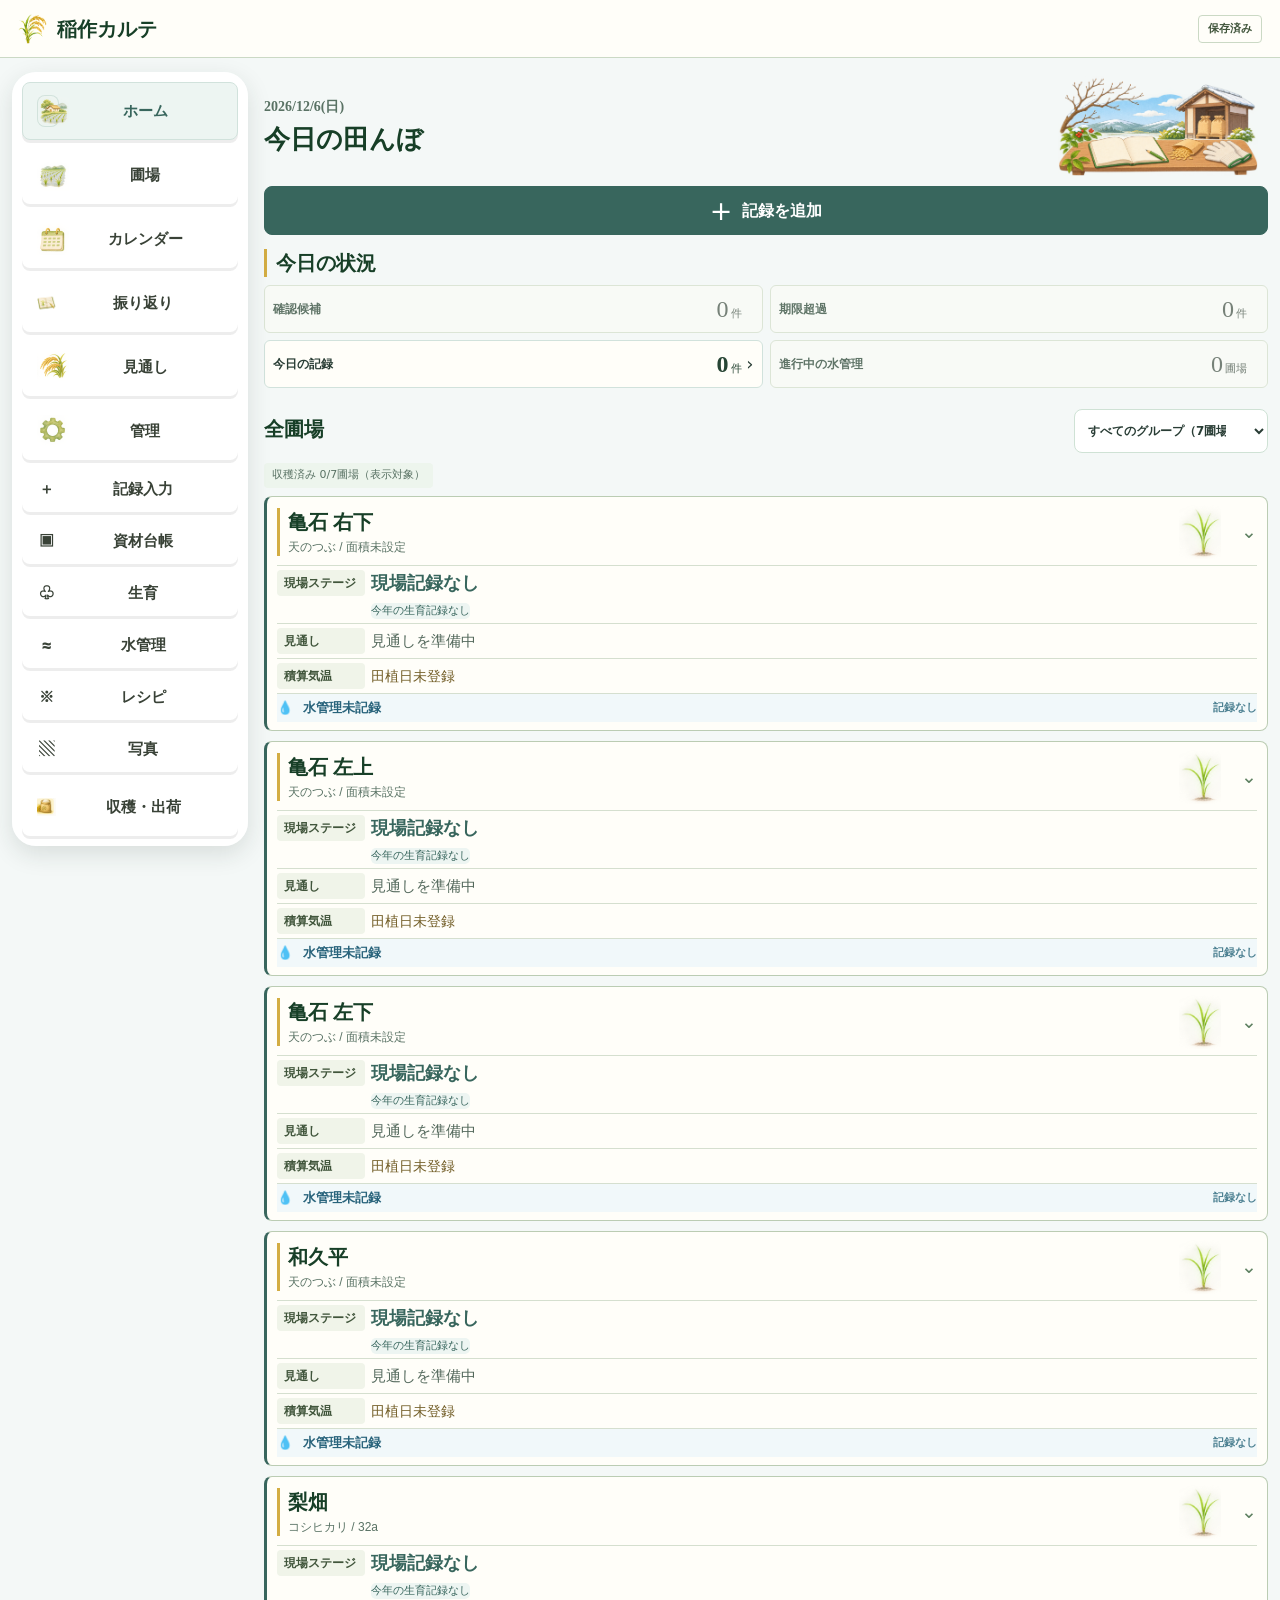
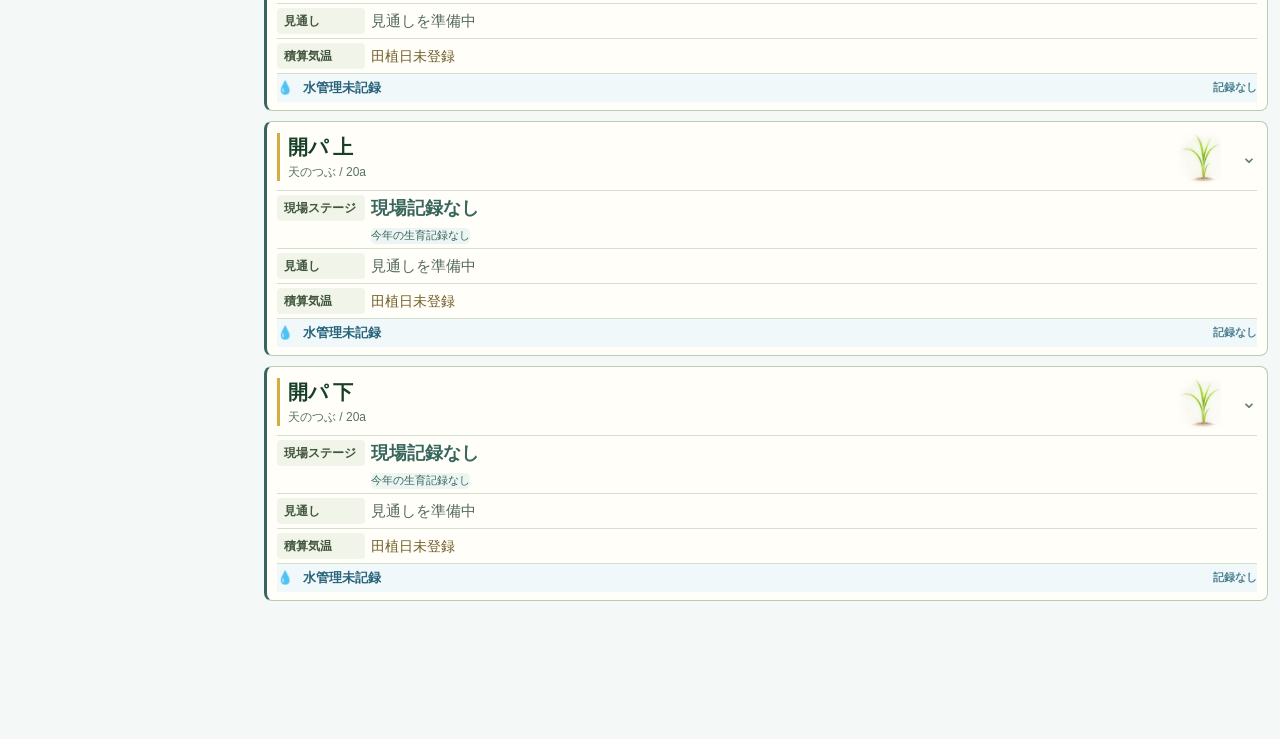
==== commit 9ed0acd0: "Polish cultivation recipe details with approved watercolor UI" ====
--- a/index.html
+++ b/index.html
@@ -10,35 +10,36 @@
   <meta name="mobile-web-app-capable" content="yes">
   <meta name="apple-mobile-web-app-capable" content="yes">
   <meta name="apple-mobile-web-app-title" content="稲作カルテ">
-  <link rel="manifest" href="manifest.webmanifest?v=20261128_ver333">
+  <link rel="manifest" href="manifest.webmanifest?v=20261128_ver334">
   <link rel="icon" type="image/png" sizes="32x32" href="assets/icons/rice-sun-v1-32.png">
   <link rel="apple-touch-icon" sizes="180x180" href="assets/icons/rice-sun-v1-180.png">
   <title>稲作カルテ</title>
-  <link rel="stylesheet" href="assets/css/app.css?v=20261128_ver333">
-  <link rel="stylesheet" href="assets/css/field-management.css?v=20261128_ver333">
-  <link rel="stylesheet" href="assets/css/pop-shell.css?v=20261128_ver333">
-  <link rel="stylesheet" href="assets/css/home-pop.css?v=20261128_ver333">
-  <link rel="stylesheet" href="assets/css/annual-pop.css?v=20261128_ver333">
-  <link rel="stylesheet" href="assets/css/herbicide-master.css?v=20261128_ver333">
-  <link rel="stylesheet" href="assets/css/material-purchases.css?v=20261128_ver333">
-  <link rel="stylesheet" href="assets/css/field-herbicide.css?v=20261128_ver333">
-  <link rel="stylesheet" href="assets/css/backup-center.css?v=20261128_ver333">
-  <link rel="stylesheet" href="assets/css/materials-ledger.css?v=20261128_ver333">
-  <link rel="stylesheet" href="assets/css/seeder-settings.css?v=20261128_ver333">
-  <link rel="stylesheet" href="assets/css/review-ledger.css?v=20261128_ver333">
-  <link rel="stylesheet" href="assets/css/season-theme.css?v=20261128_ver333">
-  <link rel="stylesheet" href="assets/css/ui-rhythm.css?v=20261128_ver333">
-  <link rel="stylesheet" href="assets/css/annual-review-ui.css?v=20261128_ver333">
-  <link rel="stylesheet" href="assets/css/readable-ledgers.css?v=20261128_ver333">
-  <link rel="stylesheet" href="assets/css/annual-story.css?v=20261128_ver333">
-  <link rel="stylesheet" href="assets/css/review-unified.css?v=20261128_ver333">
-  <link rel="stylesheet" href="assets/css/material-review.css?v=20261128_ver333">
-  <link rel="stylesheet" href="assets/css/annual-reflection.css?v=20261128_ver333">
-  <link rel="stylesheet" href="assets/css/field-watercolor.css?v=20261128_ver333">
-  <link rel="stylesheet" href="assets/css/home-watercolor.css?v=20261128_ver333">
-  <link rel="stylesheet" href="assets/css/calendar-watercolor.css?v=20261128_ver333">
-  <link rel="stylesheet" href="assets/css/review-outlook-watercolor.css?v=20261128_ver333">
-  <link rel="stylesheet" href="assets/css/management-watercolor.css?v=20261128_ver333">
+  <link rel="stylesheet" href="assets/css/app.css?v=20261128_ver334">
+  <link rel="stylesheet" href="assets/css/field-management.css?v=20261128_ver334">
+  <link rel="stylesheet" href="assets/css/pop-shell.css?v=20261128_ver334">
+  <link rel="stylesheet" href="assets/css/home-pop.css?v=20261128_ver334">
+  <link rel="stylesheet" href="assets/css/annual-pop.css?v=20261128_ver334">
+  <link rel="stylesheet" href="assets/css/herbicide-master.css?v=20261128_ver334">
+  <link rel="stylesheet" href="assets/css/material-purchases.css?v=20261128_ver334">
+  <link rel="stylesheet" href="assets/css/field-herbicide.css?v=20261128_ver334">
+  <link rel="stylesheet" href="assets/css/backup-center.css?v=20261128_ver334">
+  <link rel="stylesheet" href="assets/css/materials-ledger.css?v=20261128_ver334">
+  <link rel="stylesheet" href="assets/css/seeder-settings.css?v=20261128_ver334">
+  <link rel="stylesheet" href="assets/css/review-ledger.css?v=20261128_ver334">
+  <link rel="stylesheet" href="assets/css/season-theme.css?v=20261128_ver334">
+  <link rel="stylesheet" href="assets/css/ui-rhythm.css?v=20261128_ver334">
+  <link rel="stylesheet" href="assets/css/annual-review-ui.css?v=20261128_ver334">
+  <link rel="stylesheet" href="assets/css/readable-ledgers.css?v=20261128_ver334">
+  <link rel="stylesheet" href="assets/css/annual-story.css?v=20261128_ver334">
+  <link rel="stylesheet" href="assets/css/review-unified.css?v=20261128_ver334">
+  <link rel="stylesheet" href="assets/css/material-review.css?v=20261128_ver334">
+  <link rel="stylesheet" href="assets/css/annual-reflection.css?v=20261128_ver334">
+  <link rel="stylesheet" href="assets/css/field-watercolor.css?v=20261128_ver334">
+  <link rel="stylesheet" href="assets/css/home-watercolor.css?v=20261128_ver334">
+  <link rel="stylesheet" href="assets/css/calendar-watercolor.css?v=20261128_ver334">
+  <link rel="stylesheet" href="assets/css/review-outlook-watercolor.css?v=20261128_ver334">
+  <link rel="stylesheet" href="assets/css/management-watercolor.css?v=20261128_ver334">
+  <link rel="stylesheet" href="assets/css/recipes-watercolor.css?v=20261128_ver334">
   <style>
     #storageBootFailure[hidden] { display: none !important; }
     #storageBootFailure { position: fixed; inset: 0; z-index: 2147483647; display: grid; align-content: center; background: #f7faf7; color: #243b2d; padding: 24px; }
@@ -926,17 +927,17 @@
 
   <div id="toast" class="toast hidden" role="status"></div>
 
-  <script src="assets/js/core/utils.js?v=20261128_ver333"></script>
-  <script src="assets/js/core/material-quantities.js?v=20261128_ver333"></script>
-  <script src="assets/js/core/schema.js?v=20261128_ver333"></script>
-  <script src="assets/js/core/storage.js?v=20261128_ver333"></script>
-  <script src="assets/js/core/backup-export.js?v=20261128_ver333"></script>
+  <script src="assets/js/core/utils.js?v=20261128_ver334"></script>
+  <script src="assets/js/core/material-quantities.js?v=20261128_ver334"></script>
+  <script src="assets/js/core/schema.js?v=20261128_ver334"></script>
+  <script src="assets/js/core/storage.js?v=20261128_ver334"></script>
+  <script src="assets/js/core/backup-export.js?v=20261128_ver334"></script>
   <section id="storageBootFailure" hidden role="alert" aria-labelledby="storageBootFailureTitle">
     <div><h1 id="storageBootFailureTitle">保存データを読み込めませんでした</h1><p>データを上書きせず、起動を停止しました。保存領域の状態を確認してから再読み込みしてください。</p><button id="storageBootReload" type="button">再読み込み</button></div>
   </section>
-  <script src="assets/js/core/state.js?v=20261128_ver333"></script>
-  <script src="assets/js/core/harvest-ledger.js?v=20261128_ver333"></script>
-  <script src="assets/js/core/cultivation.js?v=20261128_ver333"></script>
+  <script src="assets/js/core/state.js?v=20261128_ver334"></script>
+  <script src="assets/js/core/harvest-ledger.js?v=20261128_ver334"></script>
+  <script src="assets/js/core/cultivation.js?v=20261128_ver334"></script>
   <script id="storageBootGuard">
     (function () {
       "use strict";
@@ -967,52 +968,52 @@
       if (reload && typeof reload.focus === "function") reload.focus();
     })();
   </script>
-  <script src="assets/js/core/herbicide.js?v=20261128_ver333"></script>
-  <script src="assets/js/core/material-purchases.js?v=20261128_ver333"></script>
-  <script src="assets/js/core/material-stock.js?v=20261128_ver333"></script>
-  <script src="assets/js/core/material-insights.js?v=20261128_ver333"></script>
-  <script src="assets/js/core/material-planning.js?v=20261128_ver333"></script>
-  <script src="assets/js/core/seeder-settings.js?v=20261128_ver333"></script>
-  <script src="assets/js/core/agro.js?v=20261128_ver333"></script>
-  <script src="assets/js/core/outlook.js?v=20261128_ver333"></script>
-  <script src="assets/js/core/record-actions.js?v=20261128_ver333"></script>
-  <script src="assets/js/core/calendar.js?v=20261128_ver333"></script>
-  <script src="assets/js/core/alerts.js?v=20261128_ver333"></script>
-  <script src="assets/js/core/weather.js?v=20261128_ver333"></script>
-  <script src="assets/js/core/harvest-weather.js?v=20261128_ver333"></script>
-  <script src="assets/js/core/navigation.js?v=20261128_ver333"></script>
-  <script src="assets/js/core/pwa.js?v=20261128_ver333"></script>
-  <script src="assets/js/ui/season-art.js?v=20261128_ver333"></script>
-  <script src="assets/js/screens/home.js?v=20261128_ver333"></script>
-  <script src="assets/js/screens/calendar.js?v=20261128_ver333"></script>
-  <script src="assets/js/screens/bottom-sheet.js?v=20261128_ver333"></script>
-  <script src="assets/js/screens/recipes.js?v=20261128_ver333"></script>
-  <script src="assets/js/screens/fields.js?v=20261128_ver333"></script>
-  <script src="assets/js/screens/field-work.js?v=20261128_ver333"></script>
-  <script src="assets/js/screens/fertilizer.js?v=20261128_ver333"></script>
-  <script src="assets/js/screens/growth.js?v=20261128_ver333"></script>
-  <script src="assets/js/screens/dry-period.js?v=20261128_ver333"></script>
-  <script src="assets/js/screens/irrigation.js?v=20261128_ver333"></script>
-  <script src="assets/js/screens/photos.js?v=20261128_ver333"></script>
-  <script src="assets/js/screens/other-work.js?v=20261128_ver333"></script>
-  <script src="assets/js/screens/herbicide.js?v=20261128_ver333"></script>
-  <link rel="stylesheet" href="assets/css/harvest-reflection.css?v=20261128_ver333">
-  <script src="assets/js/core/harvest-review.js?v=20261128_ver333"></script>
-  <script src="assets/js/ui/material-review.js?v=20261128_ver333"></script>
-  <script src="assets/js/screens/annual.js?v=20261128_ver333"></script>
-  <script src="assets/js/screens/materials.js?v=20261128_ver333"></script>
-  <script src="assets/js/screens/results.js?v=20261128_ver333"></script>
-  <script src="assets/js/screens/harvest-performance.js?v=20261128_ver333"></script>
-  <script src="assets/js/screens/notices.js?v=20261128_ver333"></script>
-  <script src="assets/js/screens/outlook.js?v=20261128_ver333"></script>
-  <script src="assets/js/screens/machines.js?v=20261128_ver333"></script>
-  <script src="assets/js/screens/tractor-settings.js?v=20261128_ver333"></script>
-  <script src="assets/js/screens/transplanter-settings.js?v=20261128_ver333"></script>
-  <script src="assets/js/screens/seeder-settings.js?v=20261128_ver333"></script>
-  <script src="assets/js/screens/data.js?v=20261128_ver333"></script>
-  <script src="assets/js/screens/shipments.js?v=20261128_ver333"></script>
-  <script src="assets/js/screens/harvest-ledger.js?v=20261128_ver333"></script>
-  <script src="assets/js/ui/season-theme.js?v=20261128_ver333"></script>
-  <script src="assets/js/app.js?v=20261128_ver333"></script>
+  <script src="assets/js/core/herbicide.js?v=20261128_ver334"></script>
+  <script src="assets/js/core/material-purchases.js?v=20261128_ver334"></script>
+  <script src="assets/js/core/material-stock.js?v=20261128_ver334"></script>
+  <script src="assets/js/core/material-insights.js?v=20261128_ver334"></script>
+  <script src="assets/js/core/material-planning.js?v=20261128_ver334"></script>
+  <script src="assets/js/core/seeder-settings.js?v=20261128_ver334"></script>
+  <script src="assets/js/core/agro.js?v=20261128_ver334"></script>
+  <script src="assets/js/core/outlook.js?v=20261128_ver334"></script>
+  <script src="assets/js/core/record-actions.js?v=20261128_ver334"></script>
+  <script src="assets/js/core/calendar.js?v=20261128_ver334"></script>
+  <script src="assets/js/core/alerts.js?v=20261128_ver334"></script>
+  <script src="assets/js/core/weather.js?v=20261128_ver334"></script>
+  <script src="assets/js/core/harvest-weather.js?v=20261128_ver334"></script>
+  <script src="assets/js/core/navigation.js?v=20261128_ver334"></script>
+  <script src="assets/js/core/pwa.js?v=20261128_ver334"></script>
+  <script src="assets/js/ui/season-art.js?v=20261128_ver334"></script>
+  <script src="assets/js/screens/home.js?v=20261128_ver334"></script>
+  <script src="assets/js/screens/calendar.js?v=20261128_ver334"></script>
+  <script src="assets/js/screens/bottom-sheet.js?v=20261128_ver334"></script>
+  <script src="assets/js/screens/recipes.js?v=20261128_ver334"></script>
+  <script src="assets/js/screens/fields.js?v=20261128_ver334"></script>
+  <script src="assets/js/screens/field-work.js?v=20261128_ver334"></script>
+  <script src="assets/js/screens/fertilizer.js?v=20261128_ver334"></script>
+  <script src="assets/js/screens/growth.js?v=20261128_ver334"></script>
+  <script src="assets/js/screens/dry-period.js?v=20261128_ver334"></script>
+  <script src="assets/js/screens/irrigation.js?v=20261128_ver334"></script>
+  <script src="assets/js/screens/photos.js?v=20261128_ver334"></script>
+  <script src="assets/js/screens/other-work.js?v=20261128_ver334"></script>
+  <script src="assets/js/screens/herbicide.js?v=20261128_ver334"></script>
+  <link rel="stylesheet" href="assets/css/harvest-reflection.css?v=20261128_ver334">
+  <script src="assets/js/core/harvest-review.js?v=20261128_ver334"></script>
+  <script src="assets/js/ui/material-review.js?v=20261128_ver334"></script>
+  <script src="assets/js/screens/annual.js?v=20261128_ver334"></script>
+  <script src="assets/js/screens/materials.js?v=20261128_ver334"></script>
+  <script src="assets/js/screens/results.js?v=20261128_ver334"></script>
+  <script src="assets/js/screens/harvest-performance.js?v=20261128_ver334"></script>
+  <script src="assets/js/screens/notices.js?v=20261128_ver334"></script>
+  <script src="assets/js/screens/outlook.js?v=20261128_ver334"></script>
+  <script src="assets/js/screens/machines.js?v=20261128_ver334"></script>
+  <script src="assets/js/screens/tractor-settings.js?v=20261128_ver334"></script>
+  <script src="assets/js/screens/transplanter-settings.js?v=20261128_ver334"></script>
+  <script src="assets/js/screens/seeder-settings.js?v=20261128_ver334"></script>
+  <script src="assets/js/screens/data.js?v=20261128_ver334"></script>
+  <script src="assets/js/screens/shipments.js?v=20261128_ver334"></script>
+  <script src="assets/js/screens/harvest-ledger.js?v=20261128_ver334"></script>
+  <script src="assets/js/ui/season-theme.js?v=20261128_ver334"></script>
+  <script src="assets/js/app.js?v=20261128_ver334"></script>
 </body>
 </html>
--- a/assets/css/recipes-watercolor.css
+++ b/assets/css/recipes-watercolor.css
@@ -0,0 +1,208 @@
+html:has(#appBackButton) body[data-season-theme]:has(#screen-recipes.active) .app-header {
+  background: #fffefb !important;
+  color: #294b36;
+  border-bottom: 1px solid #cbd8c5;
+  box-shadow: none;
+}
+body:has(#screen-recipes.active) .app-header h1 { color: #294b36; font: 700 19px/1.5 "Yu Mincho", "Hiragino Mincho ProN", serif; }
+body:has(#screen-recipes.active) .app-header #saveStatus:not([data-save-state="error"]) { color: #294b36; border-color: #cbd8c5; }
+#screen-recipes {
+  --recipe-ink: #294b36;
+  --recipe-rule: #cbd8c5;
+  --recipe-muted: #647665;
+  --recipe-paper: #fffefb;
+  --recipe-serif: "Yu Mincho", "Hiragino Mincho ProN", "Noto Serif JP", serif;
+  --recipe-gothic: "Yu Gothic", "Hiragino Kaku Gothic ProN", Meiryo, sans-serif;
+  color: var(--recipe-ink);
+  font-family: var(--recipe-gothic);
+  letter-spacing: 0;
+}
+#screen-recipes:has(.recipe-detail) > .screen-head { display: none; }
+#screen-recipes .recipe-detail { min-width: 0; background: var(--recipe-paper); }
+#screen-recipes .recipe-detail-head {
+  position: relative;
+  display: grid;
+  grid-template-columns: minmax(0, 1fr) 112px;
+  align-items: center;
+  gap: 0 8px;
+  min-height: 112px;
+  padding: 4px 0 12px 44px;
+}
+#screen-recipes .recipe-detail-context {
+  grid-column: 1 / -1;
+  display: flex;
+  justify-content: space-between;
+  align-items: center;
+  gap: 8px;
+  font-size: 12px;
+}
+#screen-recipes .recipe-detail-head h3 {
+  min-width: 0;
+  margin: 4px 0;
+  font: 700 26px/1.5 var(--recipe-serif);
+  overflow-wrap: anywhere;
+}
+#screen-recipes button {
+  min-height: 44px;
+  border-radius: 6px;
+  font: 700 14px/1.5 var(--recipe-gothic);
+  white-space: normal;
+  overflow-wrap: anywhere;
+  box-shadow: none;
+}
+#screen-recipes .recipe-detail-context button {
+  padding: 8px 14px;
+  border: 1px solid var(--recipe-rule);
+  background: var(--recipe-paper);
+  color: var(--recipe-ink);
+}
+#screen-recipes .recipe-watercolor {
+  display: block;
+  width: 66px;
+  height: 56px;
+  flex-shrink: 0;
+  background-image: url("../images/recipes/recipe-detail-watercolor-approved.png");
+  background-repeat: no-repeat;
+  background-size: 1536px 1024px;
+  -webkit-mask-image: radial-gradient(ellipse at center, #000 64%, transparent 100%);
+  mask-image: radial-gradient(ellipse at center, #000 64%, transparent 100%);
+  pointer-events: none;
+}
+#screen-recipes .recipe-art-heading {
+  width: 112px;
+  height: 64px;
+  background-size: 1075.2px 716.8px;
+  background-position: -704.2px -75.6px;
+}
+#screen-recipes .recipe-art-fertilizer { background-position: -821px -452px; }
+#screen-recipes .recipe-art-seed { background-position: -821px -513px; }
+#screen-recipes .recipe-art-transplanter,
+#screen-recipes .recipe-art-base { background-image: none; }
+#screen-recipes .recipe-art-transplanter::before,
+#screen-recipes .recipe-art-base::before {
+  content: "";
+  display: block;
+  position: relative;
+  width: 66px;
+  background-image: url("../images/recipes/recipe-detail-watercolor-approved.png");
+  background-repeat: no-repeat;
+}
+#screen-recipes .recipe-art-transplanter::before { top: 8px; height: 40px; background-size: 1843.2px 1228.8px; background-position: -988.8px -770.4px; }
+#screen-recipes .recipe-art-base::before { top: 10px; height: 36px; background-size: 1996.8px 1331.2px; background-position: -1079px -889.2px; }
+#screen-recipes .recipe-art-notebook { background-size: 1843.2px 1228.8px; background-position: -988.8px -868.8px; }
+#screen-recipes .recipe-art-history { background-position: -821px -780px; }
+#screen-recipes .recipe-section-title {
+  display: flex;
+  flex-wrap: wrap;
+  align-items: baseline;
+  gap: 4px 12px;
+  border-left: 3px solid #cba841;
+  padding-left: 9px;
+}
+#screen-recipes .recipe-section-title h4 { margin: 0; font: 700 21px/1.5 var(--recipe-serif); }
+#screen-recipes .recipe-section-title small { color: var(--recipe-muted); font-size: 12px; }
+#screen-recipes .recipe-growth-art {
+  width: 100%;
+  max-width: 440px;
+  aspect-ratio: 440 / 80;
+  margin: 8px auto 4px;
+  background: url("../images/recipes/recipe-detail-watercolor-approved.png") no-repeat 74.36% 25.32% / 349.09% 1280%;
+  -webkit-mask-image: linear-gradient(to right, transparent, #000 3%, #000 97%, transparent);
+  mask-image: linear-gradient(to right, transparent, #000 3%, #000 97%, transparent);
+}
+#screen-recipes .recipe-growth-values { margin: 0 0 12px; }
+#screen-recipes .recipe-growth-values > div {
+  display: grid;
+  grid-template-columns: minmax(0, .9fr) minmax(0, 1.3fr);
+  align-items: baseline;
+  gap: 8px;
+  padding: 6px 0;
+  border-bottom: 1px solid var(--recipe-rule);
+}
+#screen-recipes .recipe-growth-values dt {
+  padding: 4px 6px;
+  border-radius: 4px;
+  background: #eef3e4;
+  font-size: 13px;
+  font-weight: 700;
+  line-height: 1.6;
+  overflow-wrap: anywhere;
+}
+#screen-recipes .recipe-label-part { display: inline-block; }
+#screen-recipes .recipe-growth-values dd {
+  display: flex;
+  flex-wrap: wrap;
+  justify-content: flex-end;
+  align-items: baseline;
+  gap: 2px 4px;
+  margin: 0;
+  min-width: 0;
+  font-size: 13px;
+  line-height: 1.6;
+  overflow-wrap: anywhere;
+}
+#screen-recipes .recipe-growth-values strong,
+#screen-recipes .recipe-hot-water strong { font: 700 25px/1.35 Georgia, "Yu Mincho", serif; color: #805e18; overflow-wrap: anywhere; }
+#screen-recipes .recipe-unset { color: var(--recipe-muted); font: 400 13px/1.6 var(--recipe-gothic); }
+#screen-recipes .recipe-section {
+  min-width: 0;
+  margin: 0;
+  padding: 0;
+  border: 0;
+  border-bottom: 1px solid var(--recipe-rule);
+  border-radius: 0;
+  background: transparent;
+  box-shadow: none;
+}
+#screen-recipes .recipe-section > summary {
+  display: grid;
+  grid-template-columns: 66px minmax(0, 1fr) 16px;
+  align-items: center;
+  gap: 8px;
+  min-height: 70px;
+  padding: 6px 0;
+  color: var(--recipe-ink);
+  list-style: none;
+  cursor: pointer;
+}
+#screen-recipes .recipe-section > summary::-webkit-details-marker { display: none; }
+#screen-recipes .recipe-section-copy { display: flex; flex-direction: column; gap: 3px; min-width: 0; }
+#screen-recipes .recipe-section-copy b { font: 700 18px/1.5 var(--recipe-serif); overflow-wrap: anywhere; }
+#screen-recipes .recipe-section-copy small { font-size: 12px; line-height: 1.6; color: var(--recipe-muted); overflow-wrap: anywhere; }
+#screen-recipes .recipe-chevron { text-align: center; font-size: 23px; }
+#screen-recipes .recipe-section[open] > summary > .recipe-chevron { transform: rotate(90deg); }
+#screen-recipes .recipe-section-body { min-width: 0; padding: 4px 0 14px; }
+#screen-recipes .recipe-section-body h5 { margin: 0 0 8px; font-size: 13px; }
+#screen-recipes .recipe-reference-values { margin: 0; }
+#screen-recipes .recipe-reference-values > div {
+  display: grid;
+  grid-template-columns: minmax(0, 1fr) minmax(0, 1fr);
+  gap: 12px;
+  padding: 8px 0;
+  border-bottom: 1px solid #e1e8da;
+  font-size: 14px;
+  line-height: 1.7;
+}
+#screen-recipes .recipe-reference-values dt { color: var(--recipe-muted); min-width: 0; overflow-wrap: anywhere; }
+#screen-recipes .recipe-reference-values dd { min-width: 0; margin: 0; overflow-wrap: anywhere; white-space: pre-wrap; }
+#screen-recipes .recipe-hot-water { display: grid; grid-template-columns: repeat(3, minmax(0, 1fr)); gap: 8px; }
+#screen-recipes .recipe-hot-water > div { min-width: 0; }
+#screen-recipes .recipe-hot-water small { display: block; margin-bottom: 4px; font-size: 12px; color: var(--recipe-muted); }
+#screen-recipes .recipe-hot-water b { display: flex; flex-wrap: wrap; align-items: baseline; gap: 3px; font-size: 13px; overflow-wrap: anywhere; }
+#screen-recipes .recipe-subsection { margin: 10px 0 0; padding: 0; border: 0; background: transparent; }
+#screen-recipes .recipe-subsection > summary { min-height: 44px; padding: 10px 0; font-size: 14px; line-height: 1.7; cursor: pointer; }
+#screen-recipes .recipe-memo { white-space: pre-wrap; overflow-wrap: anywhere; font-size: 14px; line-height: 1.8; }
+#screen-recipes .recipe-management > summary { display: list-item; min-height: 44px; padding: 12px 0; font-size: 13px; }
+#screen-recipes .recipe-readonly { border: 0; padding: 0; }
+#screen-recipes .recipe-readonly p { font-size: 14px; line-height: 1.8; }
+#screen-recipes .recipe-readonly small { font-size: 12px; }
+#screen-recipes .recipe-card { background: var(--recipe-paper); border: 0; border-radius: 0; box-shadow: none; }
+#screen-recipes .recipe-card .form-grid { grid-template-columns: minmax(0, 1fr); }
+#screen-recipes .recipe-card label { font-size: 14px; line-height: 1.7; overflow-wrap: anywhere; }
+#screen-recipes .recipe-card :is(input,textarea) { min-width: 0; min-height: 44px; font-size: 16px; }
+#screen-recipes summary:focus-visible,
+#screen-recipes button:focus-visible { outline: 2px solid #47744f; outline-offset: 2px; }
+@media (min-width: 800px) {
+  #screen-recipes .recipe-detail { max-width: 720px; margin: 0 auto; }
+  #screen-recipes .recipe-card .form-grid { grid-template-columns: repeat(2, minmax(0, 1fr)); }
+}
